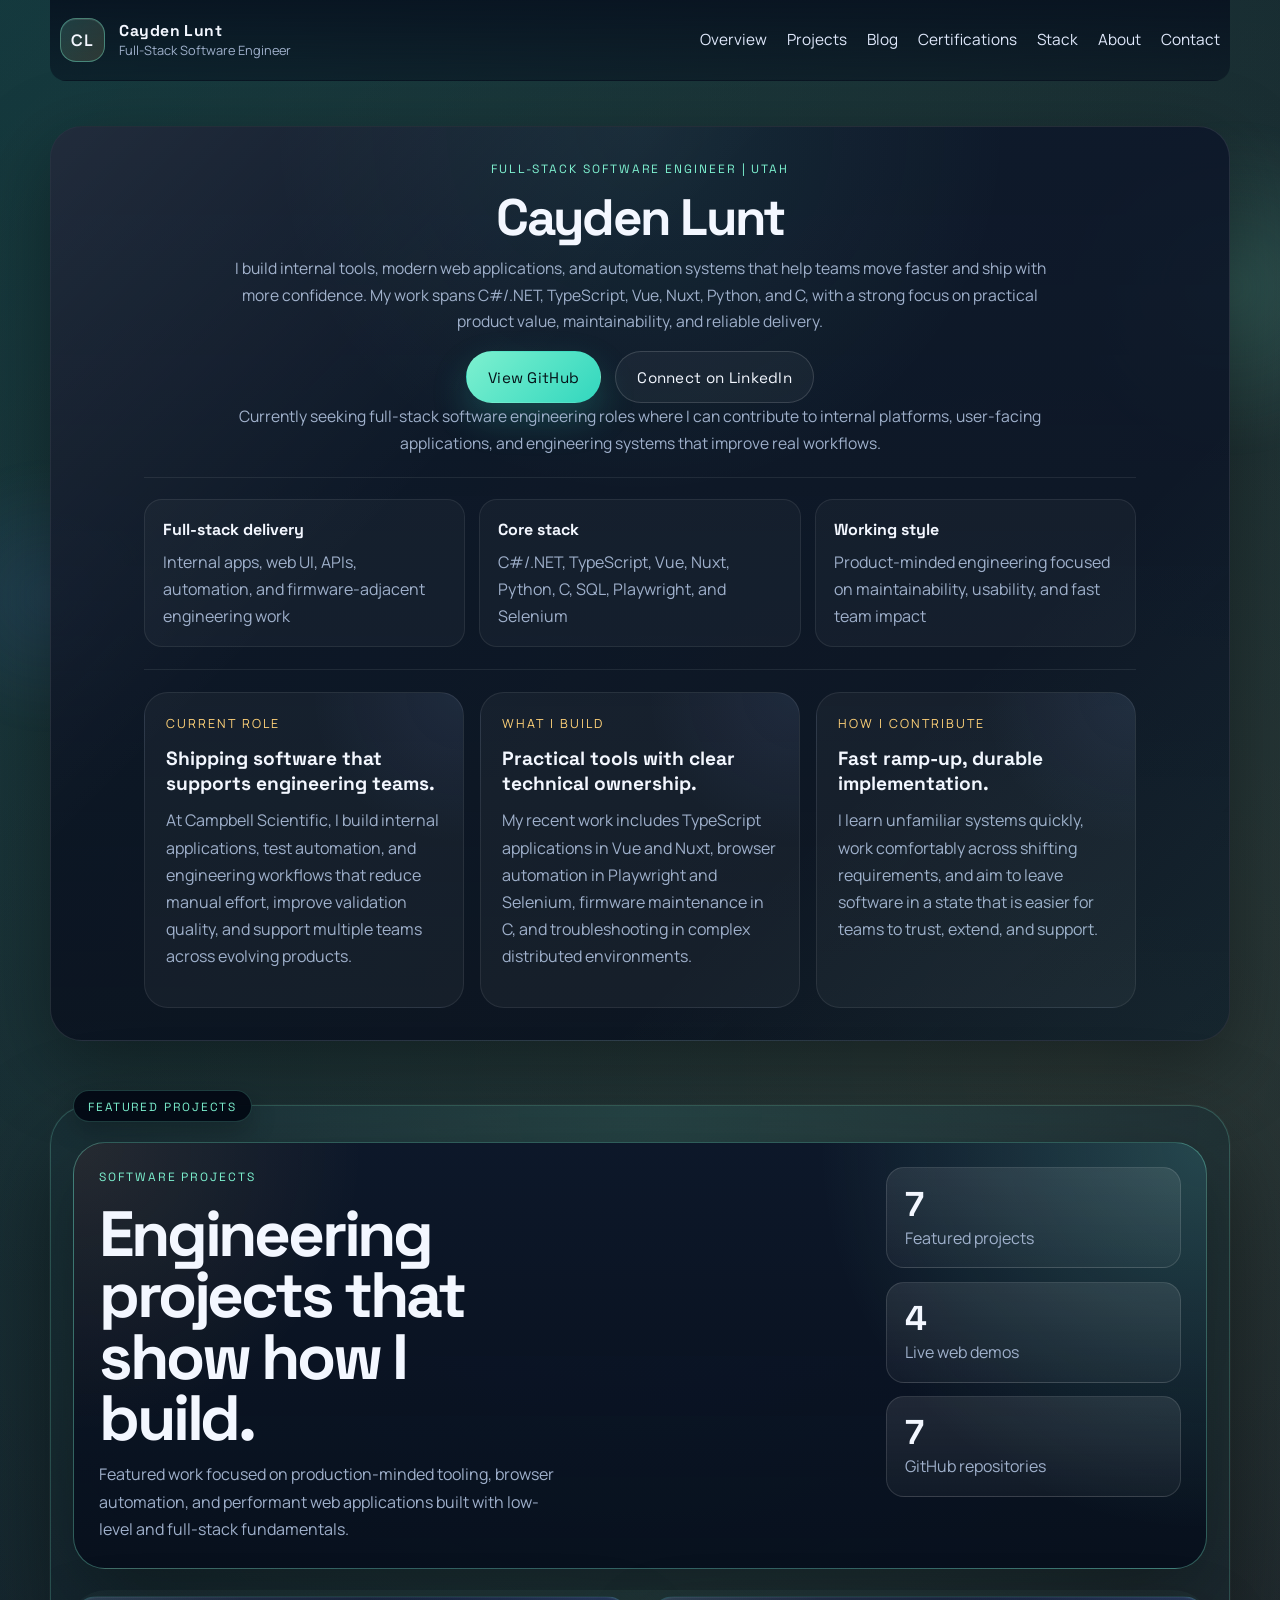
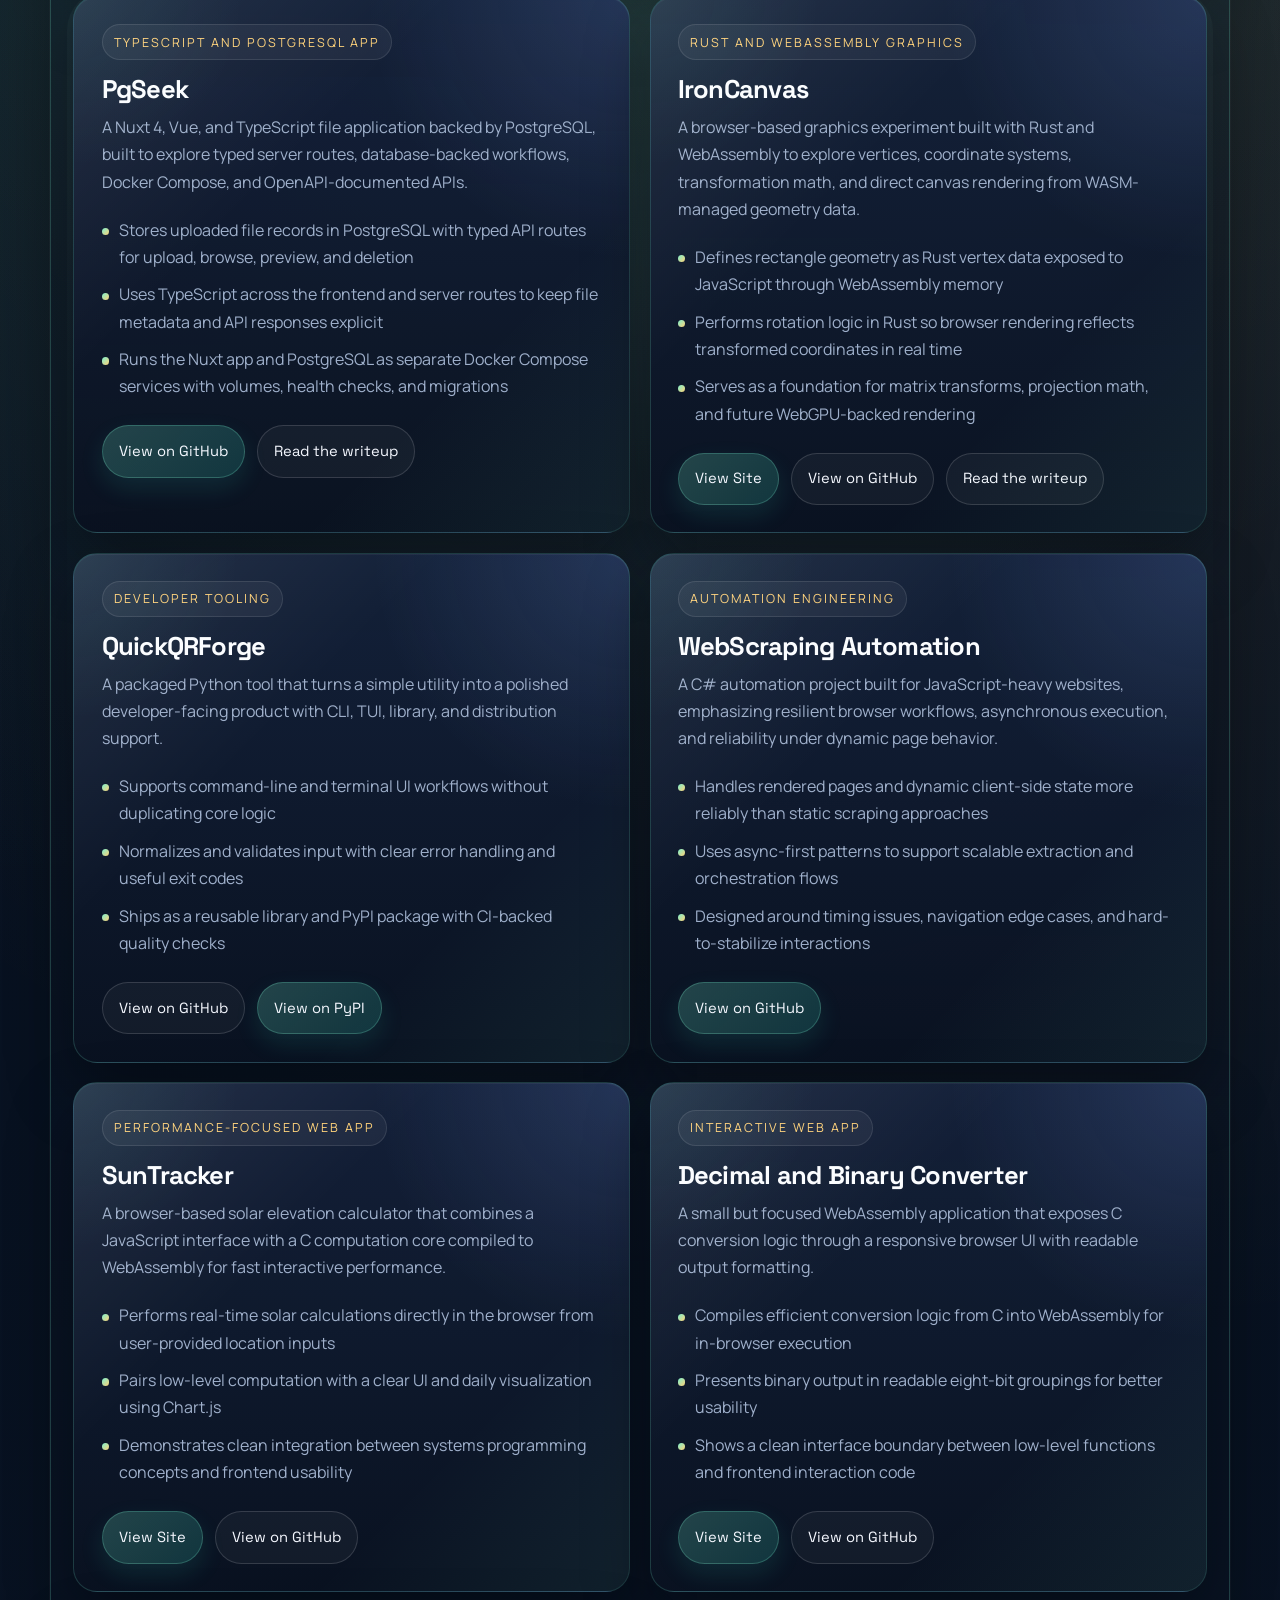
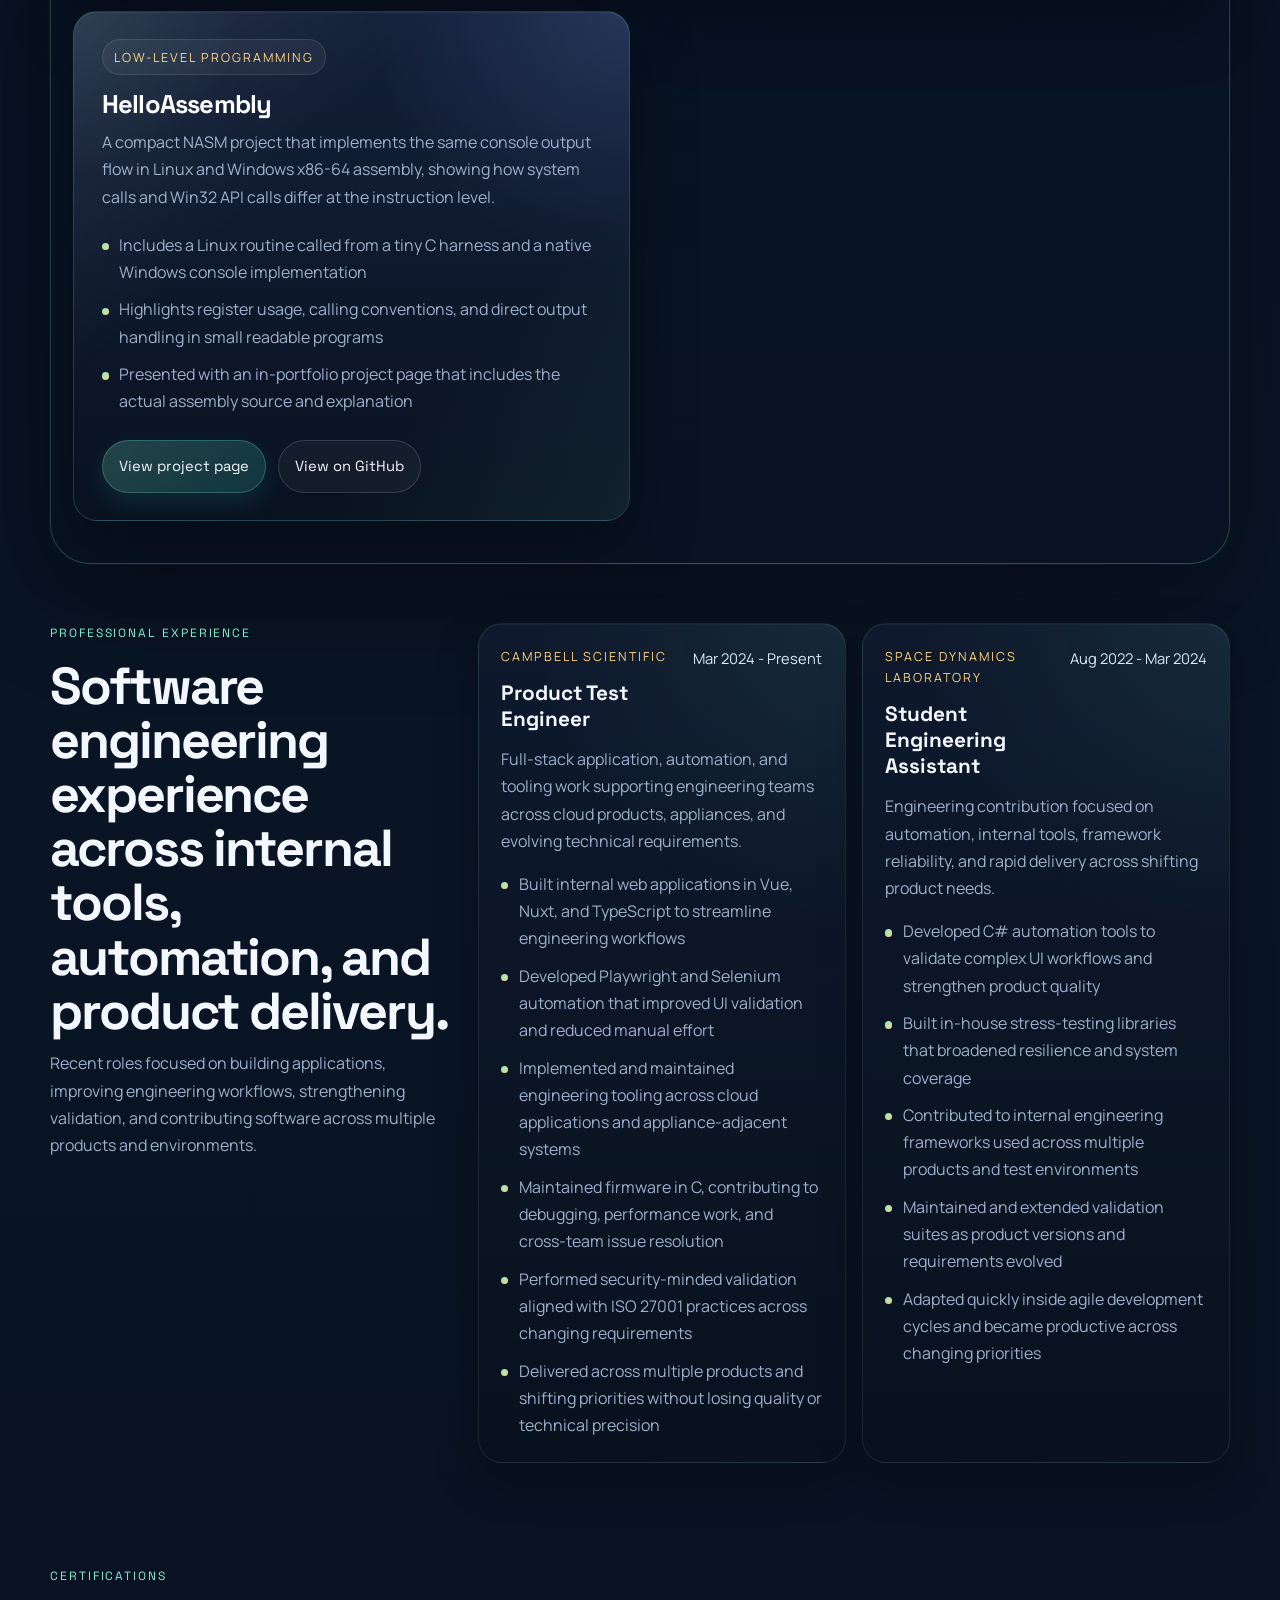
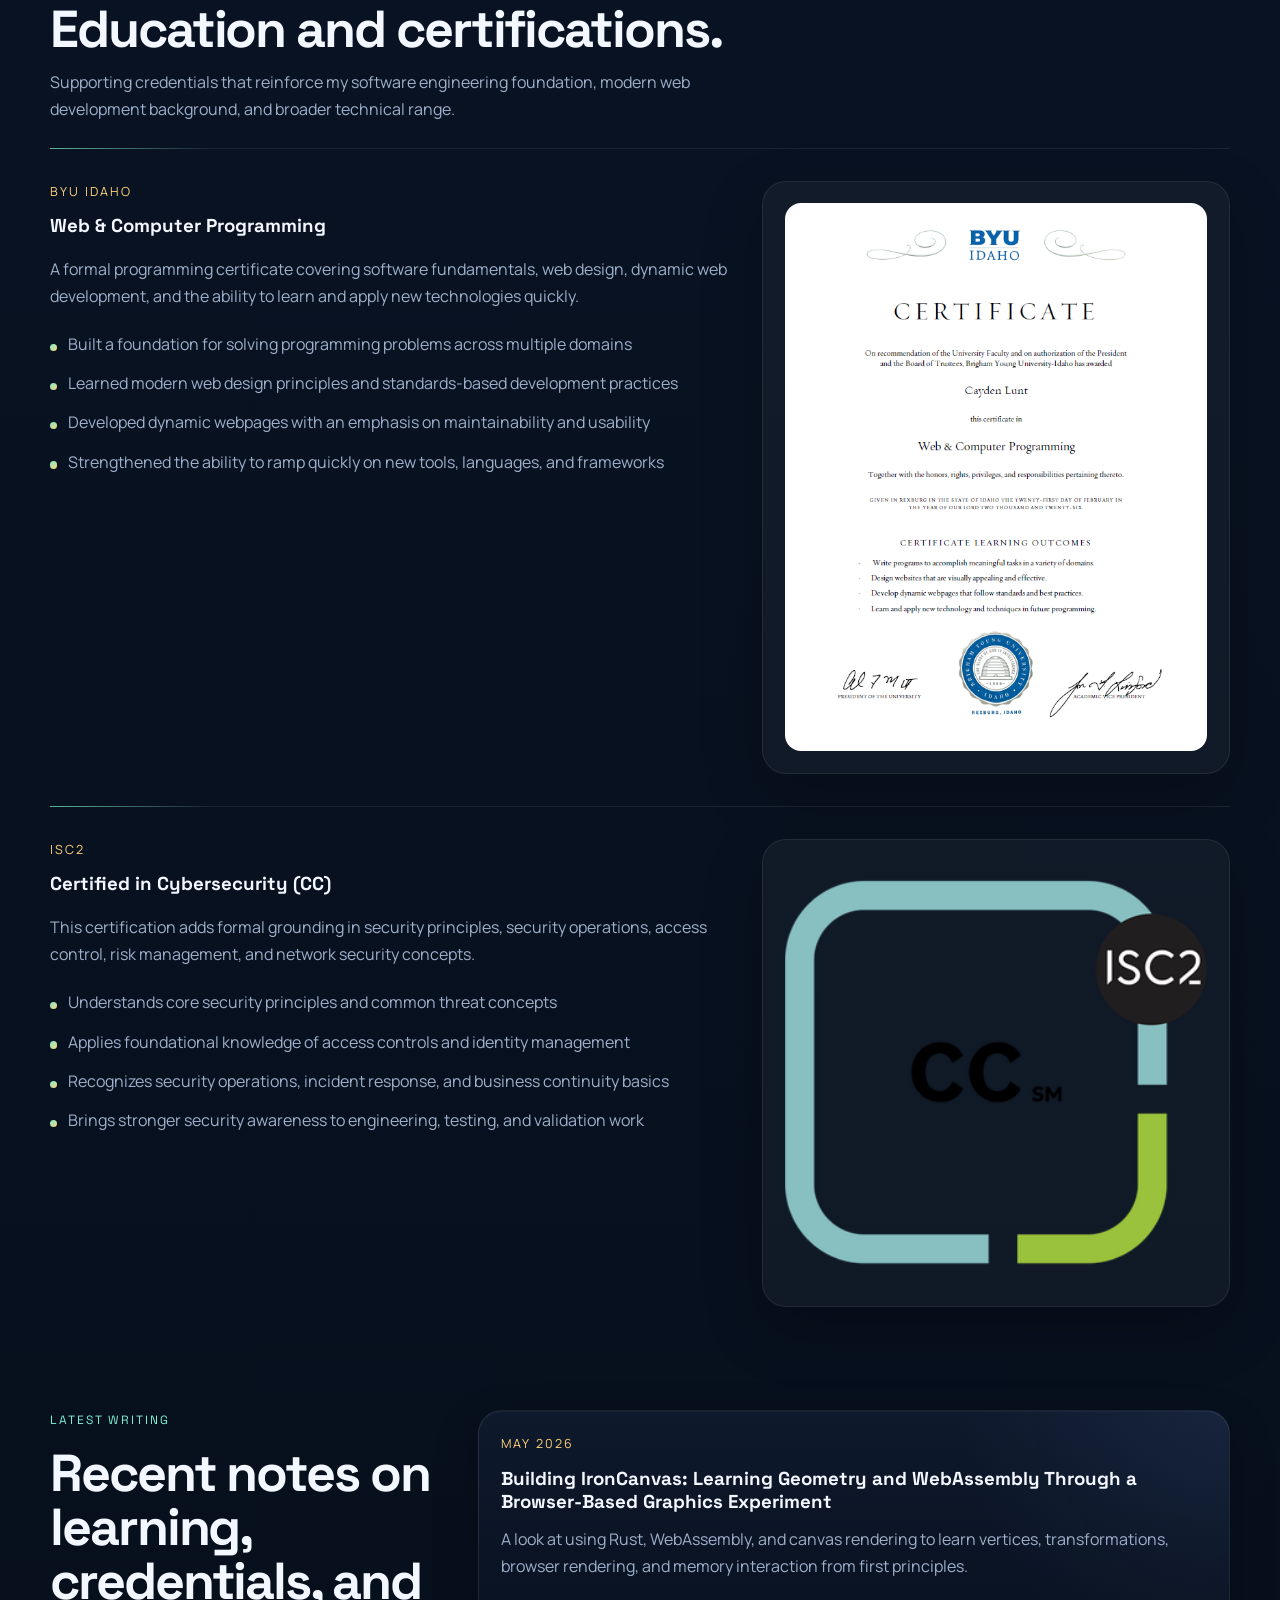
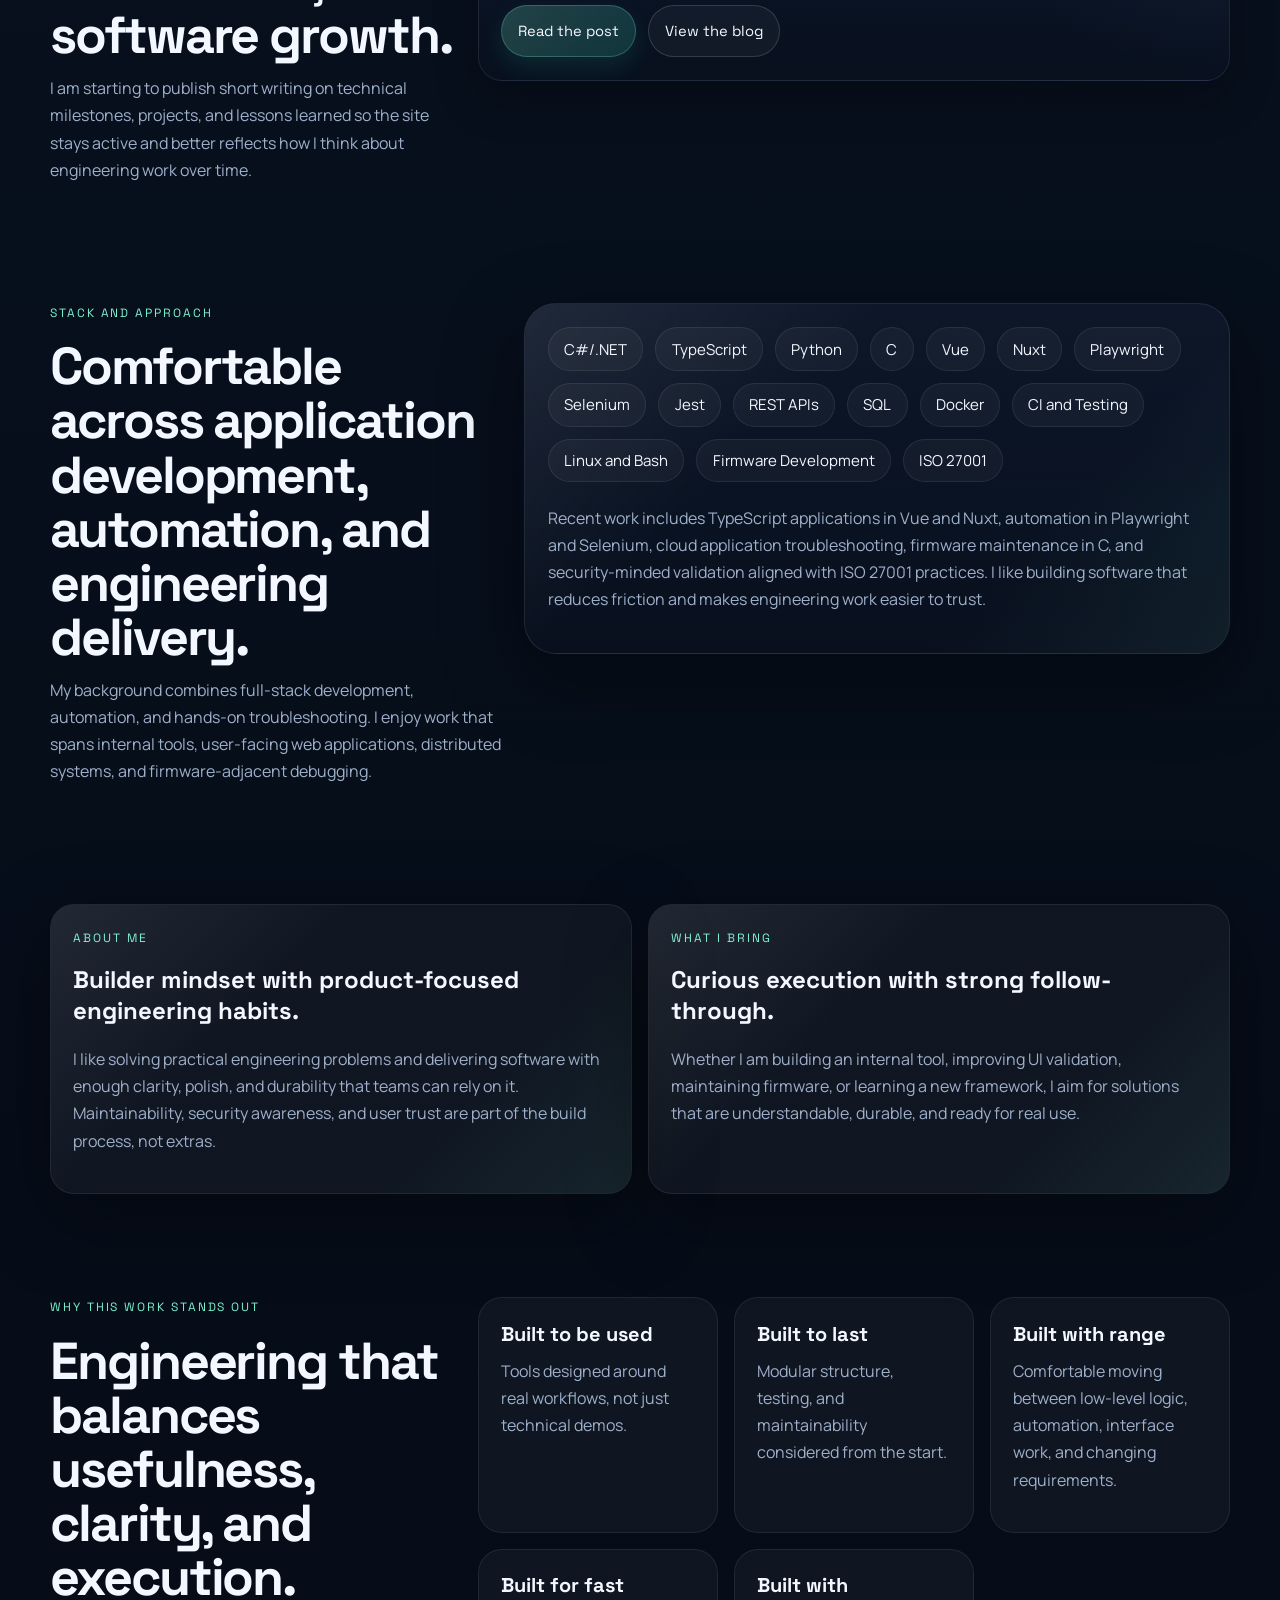
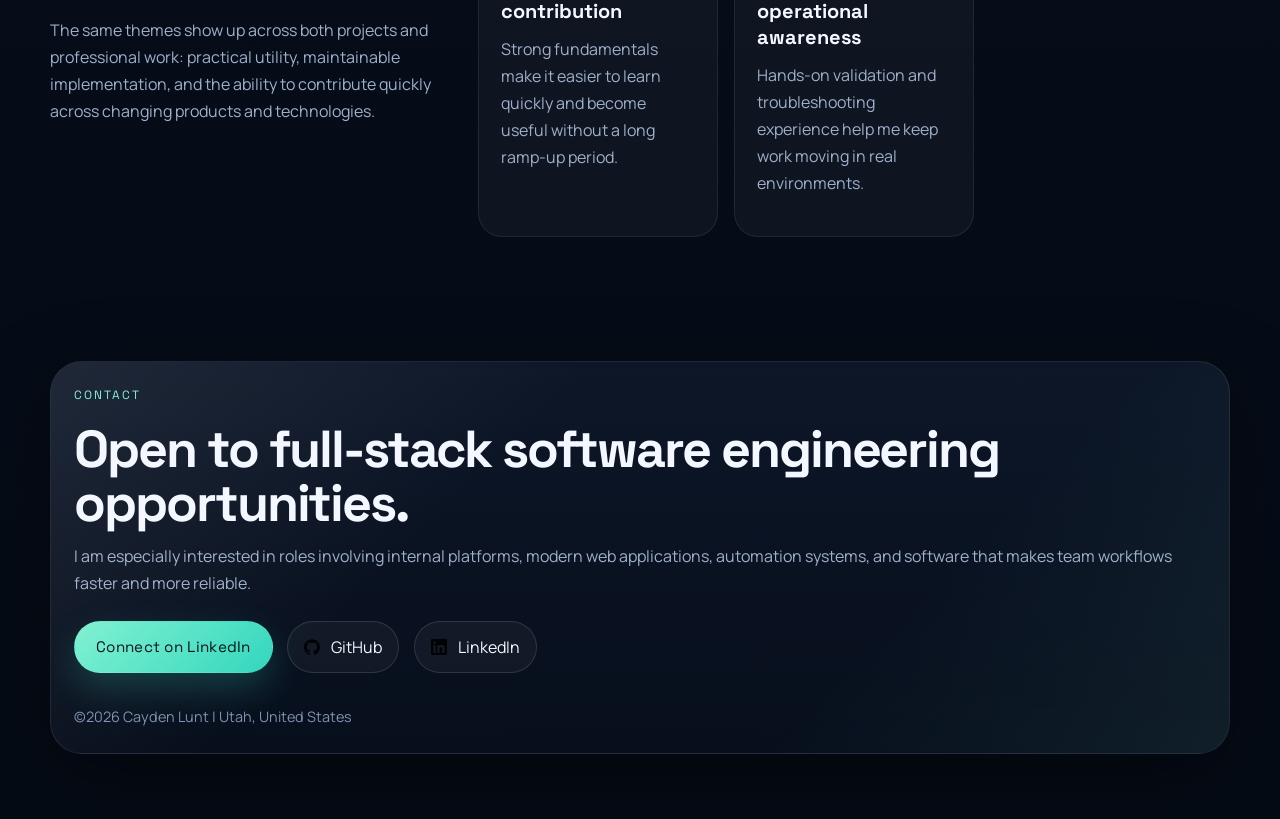
==== index.html @ 441dd973 "updating featured projects" ====
<!doctype html>
<html lang="en">

<head>
  <meta charset="UTF-8" />
  <meta name="viewport" content="width=device-width, initial-scale=1.0" />
  <meta name="robots" content="index, follow, max-image-preview:large" />
  <meta name="author" content="Cayden Lunt" />
  <meta name="description"
    content="Cayden Lunt is a full-stack software engineer building internal tools, web applications, automation systems, and reliable product-focused software." />
  <meta name="keywords"
    content="Cayden Lunt, cayden lunt, Cayden Lunt portfolio, software engineer, full-stack developer, internal tools engineer, TypeScript, C#, Python, Vue, Nuxt, Playwright" />
  <meta name="theme-color" content="#07111f" />
  <meta property="og:locale" content="en_US" />
  <meta property="og:type" content="website" />
  <meta property="og:title" content="Cayden Lunt | Software Engineer Portfolio" />
  <meta property="og:description"
    content="Portfolio of Cayden Lunt: full-stack software engineering, internal tools, automation systems, modern web applications, and product-focused delivery." />
  <meta property="og:url" content="https://www.caydenlunt.com/" />
  <meta property="og:site_name" content="Cayden Lunt Portfolio" />
  <meta property="fb:app_id" content="966242223397117" />
  <meta property="og:image" content="https://www.caydenlunt.com/images/og-card.svg" />
  <meta property="og:image:type" content="image/svg+xml" />
  <meta property="og:image:width" content="1200" />
  <meta property="og:image:height" content="630" />
  <meta property="og:image:alt" content="Cayden Lunt software engineer portfolio card" />
  <meta name="twitter:card" content="summary_large_image" />
  <meta name="twitter:title" content="Cayden Lunt | Software Engineer Portfolio" />
  <meta name="twitter:description"
    content="Full-stack software engineering portfolio for Cayden Lunt, featuring internal tools, automation systems, modern web apps, and practical product delivery." />
  <meta name="twitter:image" content="https://www.caydenlunt.com/images/og-card.svg" />
  <title>Cayden Lunt | Software Engineer Portfolio</title>
  <link rel="canonical" href="https://www.caydenlunt.com/" />
  <link rel="alternate" type="application/rss+xml" title="Cayden Lunt Blog RSS"
    href="https://www.caydenlunt.com/blog/feed.xml" />
  <link rel="manifest" href="site.webmanifest" />
  <link rel="preconnect" href="https://fonts.googleapis.com" />
  <link rel="preconnect" href="https://fonts.gstatic.com" crossorigin />
  <link
    href="https://fonts.googleapis.com/css2?family=Manrope:wght@400;500;600;700;800&family=Space+Grotesk:wght@500;700&display=swap"
    rel="stylesheet" />
  <link rel="stylesheet" href="styles/normalize.css" />
  <link rel="stylesheet" href="styles/main.css" />
  <link rel="stylesheet" href="styles/large.css" media="(min-width: 768px)" />
  <link rel="icon" href="images/portfolio.ico" type="image/x-icon" />
  <script type="application/ld+json">
      {
        "@context": "https://schema.org",
        "@graph": [
          {
            "@type": "Person",
            "@id": "https://www.caydenlunt.com/#person",
            "name": "Cayden Lunt",
            "url": "https://www.caydenlunt.com/",
            "jobTitle": "Software Engineer",
            "description": "Full-stack software engineer building internal tools, automation systems, modern web applications, and reliable product-focused software.",
            "address": {
              "@type": "PostalAddress",
              "addressRegion": "Utah",
              "addressCountry": "US"
            },
            "sameAs": [
              "https://github.com/Hibob555556",
              "https://www.linkedin.com/in/cayden-lunt-test-engineer"
            ],
            "knowsAbout": [
              "C#",
              ".NET",
              "TypeScript",
              "Python",
              "C",
              "Playwright",
              "Selenium",
              "Vue",
              "Nuxt",
              "WebAssembly",
              "Test Automation",
              "Software Testing"
            ]
          },
          {
            "@type": "WebSite",
            "@id": "https://www.caydenlunt.com/#website",
            "url": "https://www.caydenlunt.com/",
            "name": "Cayden Lunt Portfolio",
            "publisher": {
              "@id": "https://www.caydenlunt.com/#person"
            }
          },
          {
            "@type": "CollectionPage",
            "@id": "https://www.caydenlunt.com/#webpage",
            "url": "https://www.caydenlunt.com/",
            "name": "Cayden Lunt | Software Engineer Portfolio",
            "description": "Portfolio of Cayden Lunt featuring software engineering projects, internal tools, automation systems, and professional experience.",
            "isPartOf": {
              "@id": "https://www.caydenlunt.com/#website"
            },
            "about": {
              "@id": "https://www.caydenlunt.com/#person"
            }
          }
        ]
      }
    </script>
</head>

<body class="is-loading">
  <div id="loader" aria-hidden="true">
    <div class="loader-mark">CL</div>
    <div class="loader-line"></div>
    <p>Loading selected work...</p>
  </div>

  <header class="site-header">
    <a class="brand" href="#top" aria-label="Back to top">
      <span class="brand-mark">CL</span>
      <span class="brand-copy">
        <strong>Cayden Lunt</strong>
        <span>Full-Stack Software Engineer</span>
      </span>
    </a>

    <nav class="site-nav" aria-label="Primary">
      <a href="#top">Overview</a>
      <a href="#work">Projects</a>
      <a href="blog/">Blog</a>
      <a href="#certifications">Certifications</a>
      <a href="#stack">Stack</a>
      <a href="#about">About</a>
      <a href="#contact">Contact</a>
    </nav>
  </header>

  <main id="top" class="page-shell">
    <section class="hero section portfolio-overview">
      <article class="hero-copy" data-reveal>
        <p class="eyebrow">Full-Stack Software Engineer | Utah</p>
        <h1>Cayden Lunt</h1>
        <p class="hero-text">
          I build internal tools, modern web applications, and automation systems that help teams move faster and ship
          with more confidence. My work spans C#/.NET, TypeScript, Vue, Nuxt, Python, and C, with a strong focus on
          practical product value, maintainability, and reliable delivery.
        </p>

        <div class="hero-actions">
          <a class="button button-primary" href="https://github.com/Hibob555556" target="_blank" rel="me noopener">
            View GitHub
          </a>
          <a class="button button-secondary" href="https://www.linkedin.com/in/cayden-lunt-test-engineer"
            target="_blank" rel="me noopener">
            Connect on LinkedIn
          </a>
        </div>

        <p class="hero-text">
          Currently seeking full-stack software engineering roles where I can contribute to internal platforms,
          user-facing applications, and engineering systems that improve real workflows.
        </p>

        <ul class="hero-metrics">
          <li>
            <strong>Full-stack delivery</strong>
            Internal apps, web UI, APIs, automation, and firmware-adjacent engineering work
          </li>
          <li>
            <strong>Core stack</strong>
            C#/.NET, TypeScript, Vue, Nuxt, Python, C, SQL, Playwright, and Selenium
          </li>
          <li>
            <strong>Working style</strong>
            Product-minded engineering focused on maintainability, usability, and fast team impact
          </li>
        </ul>

        <div class="overview-notes">
          <article>
            <p class="card-kicker">Current role</p>
            <h3>Shipping software that supports engineering teams.</h3>
            <p>
              At Campbell Scientific, I build internal applications, test automation, and engineering workflows that
              reduce manual effort, improve validation quality, and support multiple teams across evolving products.
            </p>
          </article>
          <article>
            <p class="card-kicker">What I build</p>
            <h3>Practical tools with clear technical ownership.</h3>
            <p>
              My recent work includes TypeScript applications in Vue and Nuxt, browser automation in Playwright and
              Selenium, firmware maintenance in C, and troubleshooting in complex distributed environments.
            </p>
          </article>
          <article>
            <p class="card-kicker">How I contribute</p>
            <h3>Fast ramp-up, durable implementation.</h3>
            <p>
              I learn unfamiliar systems quickly, work comfortably across shifting requirements, and aim to leave
              software in a state that is easier for teams to trust, extend, and support.
            </p>
          </article>
        </div>
      </article>
    </section>

    <section id="work" class="section">
      <div class="projects-spotlight" data-reveal>
        <div class="projects-spotlight-copy">
          <p class="eyebrow">Software Projects</p>
          <h2>Engineering projects that show how I build.</h2>
          <p>
            Featured work focused on production-minded tooling, browser automation, and performant web applications
            built with low-level and full-stack fundamentals.
          </p>
        </div>
        <div class="projects-spotlight-stats">
          <div>
            <strong>7</strong>
            <span>Featured projects</span>
          </div>
          <div>
            <strong>4</strong>
            <span>Live web demos</span>
          </div>
          <div>
            <strong>7</strong>
            <span>GitHub repositories</span>
          </div>
        </div>
      </div>

      <div class="project-grid project-grid-prominent">
        <article class="project-card" data-reveal>
          <p class="project-type">TypeScript and PostgreSQL App</p>
          <h3>PgSeek</h3>
          <p>
            A Nuxt 4, Vue, and TypeScript file application backed by PostgreSQL, built to explore typed server routes,
            database-backed workflows, Docker Compose, and OpenAPI-documented APIs.
          </p>
          <ul>
            <li>Stores uploaded file records in PostgreSQL with typed API routes for upload, browse, preview, and deletion</li>
            <li>Uses TypeScript across the frontend and server routes to keep file metadata and API responses explicit</li>
            <li>Runs the Nuxt app and PostgreSQL as separate Docker Compose services with volumes, health checks, and migrations</li>
          </ul>
          <p class="project-links">
            <a class="project-link-button project-link-button-accent" href="https://github.com/Hibob555556/PgSeek"
              target="_blank" rel="noopener">View on GitHub</a>
            <a class="project-link-button" href="blog/learning-search-systems-with-pgsearch.html">Read the writeup</a>
          </p>
        </article>

        <article class="project-card" data-reveal>
          <p class="project-type">Rust and WebAssembly Graphics</p>
          <h3>IronCanvas</h3>
          <p>
            A browser-based graphics experiment built with Rust and WebAssembly to explore vertices, coordinate
            systems, transformation math, and direct canvas rendering from WASM-managed geometry data.
          </p>
          <ul>
            <li>Defines rectangle geometry as Rust vertex data exposed to JavaScript through WebAssembly memory</li>
            <li>Performs rotation logic in Rust so browser rendering reflects transformed coordinates in real time</li>
            <li>Serves as a foundation for matrix transforms, projection math, and future WebGPU-backed rendering</li>
          </ul>
          <p class="project-links">
            <a class="project-link-button project-link-button-accent" href="https://vertex.caydenlunt.com"
              target="_blank" rel="noopener">View Site</a>
            <a class="project-link-button" href="https://github.com/Hibob555556/IronCanvas" target="_blank"
              rel="noopener">View on GitHub</a>
            <a class="project-link-button" href="blog/building-ironcanvas-geometry-webassembly.html">Read the writeup</a>
          </p>
        </article>

        <article class="project-card" data-reveal>
          <p class="project-type">Developer Tooling</p>
          <h3>QuickQRForge</h3>
          <p>
            A packaged Python tool that turns a simple utility into a polished developer-facing product with CLI, TUI,
            library, and distribution support.
          </p>
          <ul>
            <li>Supports command-line and terminal UI workflows without duplicating core logic</li>
            <li>Normalizes and validates input with clear error handling and useful exit codes</li>
            <li>Ships as a reusable library and PyPI package with CI-backed quality checks</li>
          </ul>
          <p class="project-links">
            <a class="project-link-button" href="https://github.com/Hibob555556/QRGenerator/" target="_blank"
              rel="noopener">View on GitHub</a>
            <a class="project-link-button project-link-button-accent" href="https://pypi.org/project/QuickQRForge/"
              target="_blank" rel="noopener">View on PyPI</a>
          </p>
        </article>

        <article class="project-card" data-reveal>
          <p class="project-type">Automation Engineering</p>
          <h3>WebScraping Automation</h3>
          <p>
            A C# automation project built for JavaScript-heavy websites, emphasizing resilient browser workflows,
            asynchronous execution, and reliability under dynamic page behavior.
          </p>
          <ul>
            <li>Handles rendered pages and dynamic client-side state more reliably than static scraping approaches</li>
            <li>Uses async-first patterns to support scalable extraction and orchestration flows</li>
            <li>Designed around timing issues, navigation edge cases, and hard-to-stabilize interactions</li>
          </ul>
          <p class="project-links">
            <a class="project-link-button project-link-button-accent" href="https://github.com/hibob555556/WebScraping"
              target="_blank" rel="noopener">View on GitHub</a>
          </p>
        </article>

        <article class="project-card" data-reveal>
          <p class="project-type">Performance-Focused Web App</p>
          <h3>SunTracker</h3>
          <p>
            A browser-based solar elevation calculator that combines a JavaScript interface with a C computation core
            compiled to WebAssembly for fast interactive performance.
          </p>
          <ul>
            <li>Performs real-time solar calculations directly in the browser from user-provided location inputs</li>
            <li>Pairs low-level computation with a clear UI and daily visualization using Chart.js</li>
            <li>Demonstrates clean integration between systems programming concepts and frontend usability</li>
          </ul>
          <p class="project-links">
            <a class="project-link-button project-link-button-accent"
              href="https://hibob555556.github.io/WASM_SunTracker/" rel="noopener">View Site</a>
            <a class="project-link-button" href="https://github.com/Hibob555556/WASM_SunTracker" target="_blank"
              rel="noopener">View on GitHub</a>
          </p>
        </article>

        <article class="project-card" data-reveal>
          <p class="project-type">Interactive Web App</p>
          <h3>Decimal and Binary Converter</h3>
          <p>
            A small but focused WebAssembly application that exposes C conversion logic through a responsive browser UI
            with readable output formatting.
          </p>
          <ul>
            <li>Compiles efficient conversion logic from C into WebAssembly for in-browser execution</li>
            <li>Presents binary output in readable eight-bit groupings for better usability</li>
            <li>Shows a clean interface boundary between low-level functions and frontend interaction code</li>
          </ul>
          <p class="project-links">
            <a class="project-link-button project-link-button-accent"
              href="https://hibob555556.github.io/DecimalToBinaryWasm/" rel="noopener">View Site</a>
            <a class="project-link-button" href="https://github.com/Hibob555556/DecimalToBinaryWasm" target="_blank"
              rel="noopener">View on GitHub</a>
          </p>
        </article>

        <article class="project-card" data-reveal>
          <p class="project-type">Low-Level Programming</p>
          <h3>HelloAssembly</h3>
          <p>
            A compact NASM project that implements the same console output flow in Linux and Windows x86-64 assembly,
            showing how system calls and Win32 API calls differ at the instruction level.
          </p>
          <ul>
            <li>Includes a Linux routine called from a tiny C harness and a native Windows console implementation</li>
            <li>Highlights register usage, calling conventions, and direct output handling in small readable programs</li>
            <li>Presented with an in-portfolio project page that includes the actual assembly source and explanation</li>
          </ul>
          <p class="project-links">
            <a class="project-link-button project-link-button-accent" href="projects/hello-assembly.html">View project page</a>
            <a class="project-link-button" href="https://github.com/Hibob555556/HelloAssembly" target="_blank"
              rel="noopener">View on GitHub</a>
          </p>
        </article>
      </div>
    </section>

    <section id="experience" class="section">
      <div class="section-grid">
        <div class="section-heading" data-reveal>
          <p class="eyebrow">Professional Experience</p>
          <h2>Software engineering experience across internal tools, automation, and product delivery.</h2>
          <p>
            Recent roles focused on building applications, improving engineering workflows, strengthening validation,
            and contributing software across multiple products and environments.
          </p>
        </div>

        <div class="experience-list">
          <article class="experience-card" data-reveal>
            <div class="experience-topline">
              <div>
                <p class="card-kicker">Campbell Scientific</p>
                <h3>Product Test Engineer</h3>
              </div>
              <p class="experience-dates">Mar 2024 - Present</p>
            </div>
            <p class="experience-summary">
              Full-stack application, automation, and tooling work supporting engineering teams across cloud products,
              appliances, and evolving technical requirements.
            </p>
            <ul>
              <li>Built internal web applications in Vue, Nuxt, and TypeScript to streamline engineering workflows</li>
              <li>Developed Playwright and Selenium automation that improved UI validation and reduced manual effort</li>
              <li>Implemented and maintained engineering tooling across cloud applications and appliance-adjacent systems</li>
              <li>Maintained firmware in C, contributing to debugging, performance work, and cross-team issue resolution</li>
              <li>Performed security-minded validation aligned with ISO 27001 practices across changing requirements</li>
              <li>Delivered across multiple products and shifting priorities without losing quality or technical precision</li>
            </ul>
          </article>

          <article class="experience-card" data-reveal>
            <div class="experience-topline">
              <div>
                <p class="card-kicker">Space Dynamics Laboratory</p>
                <h3>Student Engineering Assistant</h3>
              </div>
              <p class="experience-dates">Aug 2022 - Mar 2024</p>
            </div>
            <p class="experience-summary">
              Engineering contribution focused on automation, internal tools, framework reliability, and rapid delivery
              across shifting product needs.
            </p>
            <ul>
              <li>Developed C# automation tools to validate complex UI workflows and strengthen product quality</li>
              <li>Built in-house stress-testing libraries that broadened resilience and system coverage</li>
              <li>Contributed to internal engineering frameworks used across multiple products and test environments</li>
              <li>Maintained and extended validation suites as product versions and requirements evolved</li>
              <li>Adapted quickly inside agile development cycles and became productive across changing priorities</li>
            </ul>
          </article>
        </div>
      </div>
    </section>

    <section id="certifications" class="section">
      <div class="section-heading" data-reveal>
        <p class="eyebrow">Certifications</p>
        <h2>Education and certifications.</h2>
        <p>
          Supporting credentials that reinforce my software engineering foundation, modern web development background,
          and broader technical range.
        </p>
      </div>

      <div class="certification-panel" data-reveal>
        <div class="certification-copy">
          <p class="card-kicker">BYU Idaho</p>
          <h3>Web &amp; Computer Programming</h3>
          <p>
            A formal programming certificate covering software fundamentals, web design, dynamic web development, and
            the ability to learn and apply new technologies quickly.
          </p>
          <ul>
            <li>Built a foundation for solving programming problems across multiple domains</li>
            <li>Learned modern web design principles and standards-based development practices</li>
            <li>Developed dynamic webpages with an emphasis on maintainability and usability</li>
            <li>Strengthened the ability to ramp quickly on new tools, languages, and frameworks</li>
          </ul>
        </div>
        <div class="certification-image-card">
          <img src="images/certificate.png" alt="BYU Idaho Web & Computer Programming certificate" />
        </div>
      </div>

      <div class="certification-panel" data-reveal>
        <div class="certification-copy">
          <p class="card-kicker">ISC2</p>
          <h3>Certified in Cybersecurity (CC)</h3>
          <p>
            This certification adds formal grounding in security principles, security operations, access control, risk
            management, and network security concepts.
          </p>
          <ul>
            <li>Understands core security principles and common threat concepts</li>
            <li>Applies foundational knowledge of access controls and identity management</li>
            <li>Recognizes security operations, incident response, and business continuity basics</li>
            <li>Brings stronger security awareness to engineering, testing, and validation work</li>
          </ul>
        </div>
        <div class="certification-image-card">
          <img src="images/ISC2_CC.png" alt="ISC2 Certified in Cybersecurity credential" />
        </div>
      </div>
    </section>

    <section id="blog" class="section">
      <div class="section-grid">
        <div class="section-heading" data-reveal>
          <p class="eyebrow">Latest Writing</p>
          <h2>Recent notes on learning, credentials, and software growth.</h2>
          <p>
            I am starting to publish short writing on technical milestones, projects, and lessons learned so the site
            stays active and better reflects how I think about engineering work over time.
          </p>
        </div>

        <div class="blog-highlight-grid">
          <article class="blog-highlight-card" data-reveal>
            <p class="card-kicker">May 2026</p>
            <h3>Building IronCanvas: Learning Geometry and WebAssembly Through a Browser-Based Graphics Experiment</h3>
            <p>
              A look at using Rust, WebAssembly, and canvas rendering to learn vertices, transformations, browser
              rendering, and memory interaction from first principles.
            </p>
            <p class="project-links">
              <a class="project-link-button project-link-button-accent"
                href="blog/building-ironcanvas-geometry-webassembly.html">Read the post</a>
              <a class="project-link-button" href="blog/">View the blog</a>
            </p>
          </article>
        </div>
      </div>
    </section>

    <section id="stack" class="section split-section">
      <div class="section-heading" data-reveal>
        <p class="eyebrow">Stack and approach</p>
        <h2>Comfortable across application development, automation, and engineering delivery.</h2>
        <p>
          My background combines full-stack development, automation, and hands-on troubleshooting. I enjoy work that
          spans internal tools, user-facing web applications, distributed systems, and firmware-adjacent debugging.
        </p>
      </div>

      <div class="stack-panel" data-reveal>
        <div class="chip-group">
          <span>C#/.NET</span>
          <span>TypeScript</span>
          <span>Python</span>
          <span>C</span>
          <span>Vue</span>
          <span>Nuxt</span>
          <span>Playwright</span>
          <span>Selenium</span>
          <span>Jest</span>
          <span>REST APIs</span>
          <span>SQL</span>
          <span>Docker</span>
          <span>CI and Testing</span>
          <span>Linux and Bash</span>
          <span>Firmware Development</span>
          <span>ISO 27001</span>
        </div>
        <p>
          Recent work includes TypeScript applications in Vue and Nuxt, automation in Playwright and Selenium, cloud
          application troubleshooting, firmware maintenance in C, and security-minded validation aligned with ISO 27001
          practices. I like building software that reduces friction and makes engineering work easier to trust.
        </p>
      </div>
    </section>

    <section id="about" class="section">
      <div class="about-layout">
        <article class="about-card" data-reveal>
          <p class="eyebrow">About me</p>
          <h2>Builder mindset with product-focused engineering habits.</h2>
          <p>
            I like solving practical engineering problems and delivering software with enough clarity, polish, and
            durability that teams can rely on it. Maintainability, security awareness, and user trust are part of the
            build process, not extras.
          </p>
        </article>

        <article class="about-card" data-reveal>
          <p class="eyebrow">What I bring</p>
          <h2>Curious execution with strong follow-through.</h2>
          <p>
            Whether I am building an internal tool, improving UI validation, maintaining firmware, or learning a new
            framework, I aim for solutions that are understandable, durable, and ready for real use.
          </p>
        </article>
      </div>
    </section>

    <section class="section" data-reveal>
      <div class="section-grid">
        <div class="section-heading narrow">
          <p class="eyebrow">Why this work stands out</p>
          <h2>Engineering that balances usefulness, clarity, and execution.</h2>
          <p>
            The same themes show up across both projects and professional work: practical utility, maintainable
            implementation, and the ability to contribute quickly across changing products and technologies.
          </p>
        </div>

        <div class="value-grid">
          <article>
            <h3>Built to be used</h3>
            <p>Tools designed around real workflows, not just technical demos.</p>
          </article>
          <article>
            <h3>Built to last</h3>
            <p>Modular structure, testing, and maintainability considered from the start.</p>
          </article>
          <article>
            <h3>Built with range</h3>
            <p>Comfortable moving between low-level logic, automation, interface work, and changing requirements.</p>
          </article>
          <article>
            <h3>Built for fast contribution</h3>
            <p>Strong fundamentals make it easier to learn quickly and become useful without a long ramp-up period.</p>
          </article>
          <article>
            <h3>Built with operational awareness</h3>
            <p>Hands-on validation and troubleshooting experience help me keep work moving in real environments.</p>
          </article>
        </div>
      </div>
    </section>
  </main>

  <footer id="contact" class="page-shell">
    <section class="site-footer" data-reveal>
      <p class="eyebrow">Contact</p>
      <div class="footer-copy">
        <h2>Open to full-stack software engineering opportunities.</h2>
        <p>
          I am especially interested in roles involving internal platforms, modern web applications, automation
          systems, and software that makes team workflows faster and more reliable.
        </p>
      </div>

      <div class="footer-actions">
        <a class="button button-primary" href="https://www.linkedin.com/in/cayden-lunt-test-engineer" target="_blank"
          rel="me noopener">
          Connect on LinkedIn
        </a>
        <div class="social-links">
          <a href="https://github.com/Hibob555556" target="_blank" rel="me noopener">
            <img src="images/github.svg" alt="GitHub" />
            GitHub
          </a>
          <a href="https://www.linkedin.com/in/cayden-lunt-test-engineer" target="_blank" rel="me noopener">
            <img src="images/linkedin.svg" alt="LinkedIn" />
            LinkedIn
          </a>
        </div>
      </div>

      <p class="footer-note">
        &copy;<span id="year">2026</span> Cayden Lunt | Utah, United States
      </p>
    </section>
  </footer>

  <script src="scripts/main.js"></script>
</body>

</html>
---- styles/main.css ----
:root {
    --bg: #07111f;
    --bg-alt: #0c1728;
    --surface: rgba(10, 19, 34, 0.76);
    --surface-strong: rgba(12, 22, 40, 0.92);
    --surface-soft: rgba(255, 255, 255, 0.06);
    --text: #f3f7ff;
    --muted: #9fb0cb;
    --line: rgba(255, 255, 255, 0.1);
    --accent: #7cf0cf;
    --accent-strong: #32d7be;
    --accent-warm: #ffd279;
    --accent-cool: #81a8ff;
    --shadow: 0 24px 80px rgba(0, 0, 0, 0.38);
    --radius-xl: 32px;
    --radius-lg: 24px;
    --radius-md: 18px;
    --content-width: min(1180px, calc(100vw - 2rem));
}

*,
*::before,
*::after {
    box-sizing: border-box;
}

html {
    scroll-behavior: smooth;
}

body {
    margin: 0;
    font-family: "Manrope", sans-serif;
    color: var(--text);
    background:
        radial-gradient(circle at top left, rgba(50, 215, 190, 0.18), transparent 28%),
        radial-gradient(circle at 85% 12%, rgba(255, 210, 121, 0.14), transparent 24%),
        linear-gradient(180deg, #07111f 0%, #091425 45%, #050b15 100%);
    min-height: 100vh;
    overflow-x: hidden;
}

body::before,
body::after {
    content: "";
    position: fixed;
    inset: auto;
    pointer-events: none;
    z-index: -1;
}

body::before {
    top: 7rem;
    right: -8rem;
    width: 22rem;
    height: 22rem;
    border-radius: 50%;
    background: radial-gradient(circle, rgba(124, 240, 207, 0.18), transparent 65%);
    filter: blur(10px);
}

body::after {
    left: -6rem;
    bottom: 10rem;
    width: 18rem;
    height: 18rem;
    border-radius: 50%;
    background: radial-gradient(circle, rgba(100, 143, 255, 0.12), transparent 66%);
    filter: blur(8px);
}

body.is-loading {
    overflow: hidden;
}

a {
    color: inherit;
    text-decoration: none;
}

img {
    display: block;
    max-width: 100%;
}

p,
li {
    color: var(--muted);
    line-height: 1.7;
}

h1,
h2,
h3,
strong,
.brand strong,
.button,
.eyebrow {
    font-family: "Space Grotesk", sans-serif;
}

h1,
h2,
h3,
p,
ul {
    margin-top: 0;
}

.page-shell {
    width: var(--content-width);
    margin: 45px auto;
    padding-bottom: 1.25rem;
}

#loader {
    position: fixed;
    inset: 0;
    z-index: 999;
    display: grid;
    place-items: center;
    gap: 1rem;
    background:
        radial-gradient(circle at top, rgba(124, 240, 207, 0.18), transparent 30%),
        linear-gradient(180deg, rgba(7, 17, 31, 0.98), rgba(4, 10, 19, 0.98));
    transition: opacity 500ms ease, visibility 500ms ease;
}

#loader.is-hidden {
    opacity: 0;
    visibility: hidden;
}

.loader-mark {
    display: grid;
    place-items: center;
    width: 5rem;
    height: 5rem;
    border: 1px solid rgba(124, 240, 207, 0.35);
    border-radius: 1.5rem;
    background: linear-gradient(135deg, rgba(124, 240, 207, 0.18), rgba(129, 168, 255, 0.12));
    box-shadow:
        0 20px 60px rgba(0, 0, 0, 0.35),
        inset 0 1px 0 rgba(255, 255, 255, 0.08);
    font-family: "Space Grotesk", sans-serif;
    font-size: 1.25rem;
    font-weight: 700;
    letter-spacing: 0.12em;
    animation: loaderPulse 1.6s ease-in-out infinite;
}

.loader-line {
    width: min(18rem, 55vw);
    height: 0.3rem;
    border-radius: 999px;
    background: rgba(255, 255, 255, 0.08);
    overflow: hidden;
}

.loader-line::after {
    content: "";
    display: block;
    width: 35%;
    height: 100%;
    border-radius: inherit;
    background: linear-gradient(90deg, var(--accent), var(--accent-warm));
    animation: loaderSweep 1.35s ease-in-out infinite;
}

#loader p {
    margin: 0;
    color: #d7e4fb;
    letter-spacing: 0.08em;
    text-transform: uppercase;
    font-size: 0.76rem;
}

.section {
    padding: 2.75rem 0;
    margin: 15px 0;
}

#work {
    position: relative;
    margin-top: 1.25rem;
    padding: 2.25rem 1.4rem 2.6rem;
    border: 1px solid rgba(124, 240, 207, 0.22);
    border-radius: calc(var(--radius-xl) + 8px);
    background:
        radial-gradient(circle at top, rgba(124, 240, 207, 0.14), transparent 36%),
        linear-gradient(180deg, rgba(10, 19, 34, 0.42), rgba(8, 16, 29, 0.1));
    box-shadow:
        0 0 0 1px rgba(255, 255, 255, 0.03),
        0 36px 110px rgba(0, 0, 0, 0.3);
}

#work::before {
    content: "Featured Projects";
    position: absolute;
    top: -0.95rem;
    left: 1.4rem;
    padding: 0.45rem 0.85rem;
    border: 1px solid rgba(124, 240, 207, 0.22);
    border-radius: 999px;
    background: rgba(5, 11, 21, 0.96);
    color: var(--accent);
    font-family: "Space Grotesk", sans-serif;
    font-size: 0.74rem;
    letter-spacing: 0.16em;
    text-transform: uppercase;
    box-shadow: 0 10px 26px rgba(0, 0, 0, 0.24);
}

.site-header {
    position: sticky;
    top: 0;
    z-index: 20;
    display: flex;
    align-items: center;
    justify-content: space-between;
    gap: 1rem;
    width: var(--content-width);
    margin: 0 auto;
    padding: 1.1rem 0;
    backdrop-filter: blur(18px);
    background: linear-gradient(180deg, rgba(7, 17, 31, 0.88), rgba(7, 17, 31, 0.55));
    transition: padding 220ms ease, background 220ms ease, border-color 220ms ease;
    border-bottom: 1px solid transparent;
    border-bottom-left-radius: 16px;
    border-bottom-right-radius: 16px;
}

.site-header.is-scrolled {
    padding: 0.8rem 0;
    background: linear-gradient(180deg, rgba(7, 17, 31, 0.96), rgba(7, 17, 31, 0.72));
    border-bottom-color: rgba(255, 255, 255, 0.08);
}

.brand {
    display: inline-flex;
    align-items: center;
    gap: 0.9rem;
    margin: 0 10px;
}

.brand-mark {
    display: grid;
    place-items: center;
    width: 2.8rem;
    height: 2.8rem;
    border: 1px solid rgba(124, 240, 207, 0.4);
    border-radius: 1rem;
    background: linear-gradient(135deg, rgba(124, 240, 207, 0.18), rgba(255, 210, 121, 0.14));
    box-shadow: inset 0 1px 0 rgba(255, 255, 255, 0.1);
    color: var(--text);
    font-weight: 700;
    letter-spacing: 0.08em;
}

.brand-copy {
    display: flex;
    flex-direction: column;
}

.brand-copy strong {
    font-size: 0.98rem;
    letter-spacing: 0.03em;
}

.brand-copy span {
    color: var(--muted);
    font-size: 0.8rem;
}

.site-nav {
    display: flex;
    align-items: center;
    gap: 1.25rem;
    margin: 0 10px;
}

.site-nav a {
    position: relative;
    color: #dfe8fb;
    font-size: 0.96rem;
}

.site-nav a::after {
    content: "";
    position: absolute;
    left: 0;
    bottom: -0.35rem;
    width: 100%;
    height: 2px;
    border-radius: 999px;
    background: linear-gradient(90deg, var(--accent), transparent);
    transform: scaleX(0);
    transform-origin: left;
    transition: transform 180ms ease;
}

.site-nav a:hover::after,
.site-nav a:focus-visible::after {
    transform: scaleX(1);
}

.hero {
    display: grid;
    gap: 1rem;
    padding-top: 0;
}

.portfolio-overview {
    margin-top: 1.4rem;
}

.hero-copy,
.project-card,
.stack-panel,
.about-card,
.site-footer {
    position: relative;
    overflow: hidden;
    border: 1px solid var(--line);
    border-radius: var(--radius-xl);
    background: linear-gradient(180deg, rgba(14, 24, 42, 0.92), rgba(9, 16, 30, 0.8));
    box-shadow: var(--shadow);
    transition: transform 260ms ease, border-color 260ms ease, box-shadow 260ms ease;
}

.hero-copy,
.stack-panel,
.site-footer {
    padding: 1.45rem;
}

.hero-copy::before,
.project-card::before,
.stack-panel::before,
.about-card::before,
.site-footer::before {
    content: "";
    position: absolute;
    inset: 0;
    background: linear-gradient(135deg, rgba(255, 255, 255, 0.08), transparent 35%, transparent 70%, rgba(124, 240, 207, 0.07));
    pointer-events: none;
}

.hero-copy::after,
.project-card::after,
.stack-panel::after,
.about-card::after,
.site-footer::after {
    content: "";
    position: absolute;
    inset: -40%;
    background: radial-gradient(circle, rgba(129, 168, 255, 0.09), transparent 42%);
    opacity: 0;
    transform: translate3d(var(--glow-x, 0), var(--glow-y, 0), 0);
    transition: opacity 260ms ease;
    pointer-events: none;
}

.hero-copy:hover,
.project-card:hover,
.stack-panel:hover,
.about-card:hover,
.site-footer:hover {
    transform: translateY(-6px);
    border-color: rgba(124, 240, 207, 0.22);
    box-shadow: 0 30px 90px rgba(0, 0, 0, 0.42);
}

.hero-copy:hover::after,
.project-card:hover::after,
.stack-panel:hover::after,
.about-card:hover::after,
.site-footer:hover::after {
    opacity: 1;
}

.eyebrow {
    margin-bottom: 1rem;
    color: var(--accent);
    text-transform: uppercase;
    letter-spacing: 0.16em;
    font-size: 0.75rem;
}

.hero h1 {
    max-width: none;
    font-size: clamp(2rem, 5vw, 3.2rem);
    line-height: 0.98;
    letter-spacing: -0.05em;
    margin-bottom: 0.75rem;
}

.hero-text {
    max-width: 42rem;
    font-size: 0.98rem;
    margin-bottom: 1rem;
}

.hero-actions,
.footer-actions,
.social-links {
    display: flex;
    flex-wrap: wrap;
    gap: 0.9rem;
    align-items: center;
}

.button {
    display: inline-flex;
    align-items: center;
    justify-content: center;
    min-height: 3.25rem;
    padding: 0.85rem 1.3rem;
    border-radius: 999px;
    border: 1px solid transparent;
    font-size: 0.95rem;
    letter-spacing: 0.02em;
    transition: transform 180ms ease, border-color 180ms ease, background 180ms ease;
}

.button:hover,
.button:focus-visible {
    transform: translateY(-2px);
}

.button-primary {
    background: linear-gradient(135deg, var(--accent), var(--accent-strong));
    color: #041117;
    box-shadow: 0 16px 36px rgba(50, 215, 190, 0.22);
}

.button-secondary {
    border-color: rgba(255, 255, 255, 0.14);
    background: rgba(255, 255, 255, 0.04);
    color: var(--text);
}

.inline-button {
    margin-top: 1rem;
}

.hero-metrics,
.project-card ul {
    list-style: none;
    padding: 0;
    margin-bottom: 0;
}

.hero-metrics {
    display: grid;
    gap: 0.9rem;
    margin-top: 1rem;
}

.hero-copy {
    max-width: 64rem;
}

.portfolio-overview .hero-copy {
    max-width: none;
    padding: 2rem;
    background:
        radial-gradient(circle at top, rgba(124, 240, 207, 0.08), transparent 34%),
        linear-gradient(180deg, rgba(14, 24, 42, 0.94), rgba(9, 16, 30, 0.84));
}

.portfolio-overview .eyebrow,
.portfolio-overview h1,
.portfolio-overview .hero-text,
.portfolio-overview .hero-actions,
.portfolio-overview .hero-metrics {
    width: min(100%, 62rem);
    margin-left: auto;
    margin-right: auto;
}

.portfolio-overview .hero-text {
    max-width: 52rem;
    text-align: center;
}

.portfolio-overview .hero-actions {
    display: flex;
    justify-content: center;
}

.hero-metrics li {
    padding: 1rem 1.1rem;
    border: 1px solid rgba(255, 255, 255, 0.08);
    border-radius: var(--radius-md);
    background: rgba(255, 255, 255, 0.03);
}

.hero-metrics strong {
    display: block;
    margin-bottom: 0.35rem;
    color: var(--text);
    font-size: 1rem;
}

.portfolio-overview .hero-metrics {
    grid-template-columns: repeat(auto-fit, minmax(220px, 1fr));
    margin-top: 1.3rem;
    padding-top: 1.3rem;
    border-top: 1px solid rgba(255, 255, 255, 0.08);
}

.overview-notes {
    display: grid;
    gap: 1rem;
    width: min(100%, 62rem);
    margin: 1.35rem auto 0;
    padding-top: 1.35rem;
    border-top: 1px solid rgba(255, 255, 255, 0.08);
}

.overview-notes article {
    padding: 1.25rem 1.3rem;
    border-radius: var(--radius-lg);
    border: 1px solid rgba(255, 255, 255, 0.08);
    background:
        radial-gradient(circle at top right, rgba(129, 168, 255, 0.08), transparent 34%),
        rgba(255, 255, 255, 0.04);
}

.overview-notes h3 {
    margin-bottom: 0.7rem;
    font-size: 1.2rem;
}

.portfolio-overview h1 {
    text-align: center;
}

.portfolio-overview .eyebrow {
    text-align: center;
    margin-bottom: 0.85rem;
}

.card-kicker,
.project-type {
    color: var(--accent-warm);
    font-size: 0.78rem;
    text-transform: uppercase;
    letter-spacing: 0.16em;
}

.section-heading h2,
.site-footer h2 {
    font-size: clamp(2rem, 5vw, 3.25rem);
    line-height: 1.04;
    letter-spacing: -0.04em;
    margin-bottom: 0.8rem;
}

.project-grid,
.experience-list,
.value-grid,
.about-layout {
    display: grid;
    gap: 1rem;
}

.projects-spotlight {
    display: grid;
    gap: 1rem;
    margin-bottom: 1.7rem;
    padding: 1.55rem;
    border: 1px solid rgba(124, 240, 207, 0.34);
    border-radius: var(--radius-xl);
    background:
        radial-gradient(circle at top right, rgba(124, 240, 207, 0.22), transparent 32%),
        radial-gradient(circle at top left, rgba(255, 210, 121, 0.1), transparent 24%),
        linear-gradient(180deg, rgba(13, 24, 42, 0.99), rgba(8, 16, 29, 0.96));
    box-shadow: 0 30px 80px rgba(0, 0, 0, 0.34);
}

.projects-spotlight h2 {
    margin-bottom: 0.75rem;
    font-size: clamp(2.4rem, 6vw, 4rem);
    line-height: 0.96;
    letter-spacing: -0.05em;
}

.projects-spotlight-copy p:last-child {
    max-width: 44rem;
    margin-bottom: 0;
}

.projects-spotlight-stats {
    display: grid;
    gap: 0.85rem;
    grid-column-start: 3;
    grid-column-end: 4;
}

.projects-spotlight-stats div {
    padding: 1.15rem 1.1rem;
    border-radius: var(--radius-md);
    border: 1px solid rgba(255, 255, 255, 0.12);
    background: linear-gradient(180deg, rgba(255, 255, 255, 0.09), rgba(255, 255, 255, 0.04));
}

.projects-spotlight-stats strong {
    display: block;
    color: var(--text);
    font-family: "Space Grotesk", sans-serif;
    font-size: 2.15rem;
    line-height: 1;
    margin-bottom: 0.35rem;
}

.projects-spotlight-stats span {
    color: var(--muted);
}

.spotlight-card,
.project-card,
.experience-card,
.about-card,
.value-grid article {
    padding: 1.4rem;
    border-radius: var(--radius-lg);
    border: 1px solid rgba(255, 255, 255, 0.08);
    background: rgba(255, 255, 255, 0.04);
}

.experience-card {
    background:
        radial-gradient(circle at top right, rgba(124, 240, 207, 0.08), transparent 34%),
        linear-gradient(180deg, rgba(15, 26, 46, 0.92), rgba(9, 17, 30, 0.88));
    box-shadow:
        0 18px 44px rgba(0, 0, 0, 0.26),
        inset 0 1px 0 rgba(255, 255, 255, 0.04);
}

.experience-topline {
    display: flex;
    justify-content: space-between;
    gap: 1rem;
    align-items: flex-start;
    margin-bottom: 0.9rem;
}

.experience-topline h3 {
    margin-bottom: 0;
    font-size: 1.3rem;
}

.experience-dates {
    margin-bottom: 0;
    color: #dbe6fc;
    font-size: 0.92rem;
    white-space: nowrap;
}

.experience-summary {
    margin-bottom: 1rem;
}

.experience-card ul {
    list-style: none;
    padding: 0;
    margin: 0;
    display: grid;
    gap: 0.65rem;
}

.experience-card li {
    position: relative;
    padding-left: 1.1rem;
}

.experience-card li::before {
    content: "";
    position: absolute;
    left: 0;
    top: 0.7rem;
    width: 0.45rem;
    height: 0.45rem;
    border-radius: 50%;
    background: linear-gradient(135deg, var(--accent), var(--accent-warm));
}

.spotlight-card,
.value-grid article {
    transition: transform 220ms ease, border-color 220ms ease, background 220ms ease;
}

.spotlight-card:hover,
.value-grid article:hover {
    transform: translateY(-4px);
    border-color: rgba(255, 255, 255, 0.14);
    background: rgba(255, 255, 255, 0.06);
}

.spotlight-card h3,
.project-card h3,
.value-grid h3 {
    margin-bottom: 0.7rem;
    font-size: 1.25rem;
}

.section-heading {
    margin-bottom: 1.5rem;
}

.section-heading p {
    max-width: 46rem;
}

.blog-highlight-grid {
    display: grid;
    gap: 1rem;
}

.blog-highlight-card,
.blog-list-card,
.blog-article-shell,
.blog-article-body,
.project-article-shell,
.project-article-panel,
.code-showcase {
    position: relative;
    overflow: hidden;
    padding: 1.4rem;
    border-radius: var(--radius-lg);
    border: 1px solid rgba(255, 255, 255, 0.08);
    background:
        radial-gradient(circle at top right, rgba(129, 168, 255, 0.08), transparent 34%),
        linear-gradient(180deg, rgba(15, 26, 46, 0.92), rgba(9, 17, 30, 0.88));
    box-shadow:
        0 18px 44px rgba(0, 0, 0, 0.26),
        inset 0 1px 0 rgba(255, 255, 255, 0.04);
}

.blog-list {
    display: grid;
    gap: 1rem;
}

.blog-card-image {
    margin-top: 1.2rem;
    border-radius: var(--radius-md);
    overflow: hidden;
    border: 1px solid rgba(255, 255, 255, 0.08);
    background: rgba(255, 255, 255, 0.03);
    box-shadow: 0 14px 32px rgba(0, 0, 0, 0.18);
}

.blog-card-image img {
    width: 100%;
    height: auto;
    object-fit: contain;
}

.blog-list-card h3,
.blog-highlight-card h3,
.blog-article-shell h1,
.blog-article-body h2,
.project-article-shell h1,
.project-article-panel h2,
.code-showcase h2 {
    margin-bottom: 0.8rem;
}

.blog-meta {
    display: flex;
    flex-wrap: wrap;
    gap: 0.75rem 1rem;
    margin-bottom: 1rem;
    color: #dbe6fc;
    font-size: 0.92rem;
}

.blog-article-shell {
    max-width: 54rem;
    margin: 0 auto;
    padding: 2rem;
}

.blog-article-shell .eyebrow {
    margin-bottom: 0.85rem;
}

.blog-article-shell h1 {
    font-size: clamp(2.1rem, 5vw, 3.5rem);
    line-height: 1;
    letter-spacing: -0.05em;
}

.blog-article-shell .hero-text {
    max-width: 46rem;
    margin-bottom: 0;
}

.blog-article-layout {
    display: grid;
    gap: 1.2rem;
    margin-top: 1.5rem;
}

.project-article-shell {
    max-width: 72rem;
    margin: 0 auto;
    padding: 2rem;
}

.project-article-shell .eyebrow {
    margin-bottom: 0.85rem;
}

.project-article-shell h1 {
    font-size: clamp(2.1rem, 5vw, 3.5rem);
    line-height: 1;
    letter-spacing: -0.05em;
}

.project-article-layout {
    display: grid;
    gap: 1.2rem;
    margin-top: 1.5rem;
}

.project-article-panel p + p {
    margin-top: 1rem;
}

.project-facts {
    display: grid;
    gap: 0.85rem;
    margin-top: 1.1rem;
}

.project-facts article {
    padding: 1rem 1.05rem;
    border-radius: var(--radius-md);
    border: 1px solid rgba(255, 255, 255, 0.08);
    background: rgba(255, 255, 255, 0.04);
}

.project-facts h3,
.code-showcase-header h3 {
    margin-bottom: 0.45rem;
}

.project-stack {
    display: flex;
    flex-wrap: wrap;
    gap: 0.75rem;
    margin-top: 1.2rem;
}

.project-stack span {
    display: inline-flex;
    align-items: center;
    min-height: 2.45rem;
    padding: 0.6rem 0.9rem;
    border-radius: 999px;
    border: 1px solid rgba(255, 255, 255, 0.08);
    background: rgba(255, 255, 255, 0.04);
    color: var(--text);
    font-size: 0.92rem;
}

.code-showcase {
    padding: 1.5rem;
}

.code-showcase-header {
    margin-bottom: 1rem;
}

.code-showcase-header p:last-child {
    margin-bottom: 0;
}

.code-block {
    margin: 1rem 0 0;
    overflow: hidden;
    border: 1px solid rgba(124, 240, 207, 0.18);
    border-radius: var(--radius-lg);
    background:
        linear-gradient(180deg, rgba(7, 17, 31, 0.98), rgba(6, 12, 22, 0.96));
    box-shadow:
        inset 0 1px 0 rgba(255, 255, 255, 0.03),
        0 18px 40px rgba(0, 0, 0, 0.24);
}

.code-block-label {
    display: flex;
    align-items: center;
    justify-content: space-between;
    gap: 1rem;
    padding: 0.9rem 1rem;
    border-bottom: 1px solid rgba(255, 255, 255, 0.08);
    background: rgba(255, 255, 255, 0.03);
    color: #dfe8fb;
    font-family: "Space Grotesk", sans-serif;
    font-size: 0.88rem;
    letter-spacing: 0.04em;
}

.code-block-label span:last-child {
    color: var(--muted);
    font-size: 0.8rem;
    letter-spacing: 0.08em;
    text-transform: uppercase;
}

.code-block pre {
    margin: 0;
    padding: 1.1rem 1rem 1.2rem;
    overflow-x: auto;
}

.code-block code {
    display: block;
    color: #e9f4ff;
    font-family: "Consolas", "SFMono-Regular", "Liberation Mono", monospace;
    font-size: 0.92rem;
    line-height: 1.45;
    white-space: pre;
}

.code-block code.has-line-numbers {
    counter-reset: code-line;
    white-space: normal;
}

.code-line {
    display: grid;
    grid-template-columns: 3rem minmax(0, 1fr);
    gap: 1rem;
    white-space: pre;
}

.code-line::before {
    counter-increment: code-line;
    content: counter(code-line);
    color: rgba(159, 176, 203, 0.72);
    text-align: right;
    user-select: none;
}

.output-block {
    margin-top: 1rem;
    overflow: hidden;
    border: 1px solid rgba(255, 210, 121, 0.18);
    border-radius: var(--radius-lg);
    background:
        linear-gradient(180deg, rgba(9, 16, 30, 0.98), rgba(6, 12, 22, 0.96));
    box-shadow:
        inset 0 1px 0 rgba(255, 255, 255, 0.03),
        0 18px 40px rgba(0, 0, 0, 0.22);
}

.output-block .code-block-label {
    border-bottom-color: rgba(255, 255, 255, 0.06);
}

.output-block pre {
    margin: 0;
    padding: 1rem;
    overflow-x: auto;
}

.output-block code {
    color: #fff1cc;
    font-family: "Consolas", "SFMono-Regular", "Liberation Mono", monospace;
    font-size: 0.95rem;
    line-height: 1.65;
    white-space: pre;
}

.code-notes {
    display: grid;
    gap: 0.8rem;
    margin-top: 1rem;
}

.code-notes article {
    padding: 1rem 1.05rem;
    border-left: 3px solid rgba(124, 240, 207, 0.45);
    border-radius: 0 1rem 1rem 0;
    background: rgba(255, 255, 255, 0.04);
}

.code-notes h3 {
    margin-bottom: 0.45rem;
    font-size: 1rem;
}

.callout-list {
    list-style: none;
    padding: 0;
    margin: 1rem 0 0;
    display: grid;
    gap: 0.75rem;
}

.callout-list li {
    position: relative;
    padding-left: 1.1rem;
}

.callout-list li::before {
    content: "";
    position: absolute;
    left: 0;
    top: 0.75rem;
    width: 0.45rem;
    height: 0.45rem;
    border-radius: 50%;
    background: linear-gradient(135deg, var(--accent), var(--accent-warm));
}

.blog-article-body p + p {
    margin-top: 1rem;
}

.blog-article-body ul {
    margin: 1rem 0 0;
    padding-left: 1.2rem;
}

.blog-article-body li + li {
    margin-top: 0.55rem;
}

.blog-breadcrumbs {
    display: inline-flex;
    align-items: center;
    gap: 0.5rem;
    margin-bottom: 1rem;
    color: var(--muted);
    font-size: 0.92rem;
}

.blog-breadcrumbs a {
    color: #dfe8fb;
}

.certification-panel {
    display: grid;
    gap: 1.5rem;
    grid-template-columns: minmax(0, 1.25fr) minmax(0, 0.85fr);
    align-items: start;
    padding-top: 2rem;
    border-top: 1px solid rgba(255, 255, 255, 0.08);
    position: relative;
}

.certification-panel::before {
    content: "";
    position: absolute;
    top: -1px;
    left: 0;
    width: min(10rem, 28%);
    height: 1px;
    background: linear-gradient(90deg, rgba(124, 240, 207, 0.7), rgba(255, 210, 121, 0));
}

.certification-panel + .certification-panel {
    margin-top: 2rem;
}

.certification-copy ul {
    list-style: none;
    padding: 0;
    margin: 1.3rem 0 0;
    display: grid;
    gap: 0.75rem;
}

.certification-copy li {
    position: relative;
    padding-left: 1.1rem;
    color: var(--muted);
}

.certification-copy li::before {
    content: "";
    position: absolute;
    left: 0;
    top: 0.8rem;
    width: 0.45rem;
    height: 0.45rem;
    border-radius: 50%;
    background: linear-gradient(135deg, var(--accent), var(--accent-warm));
}

.certification-image-card {
    padding: 1.35rem;
    border-radius: var(--radius-lg);
    border: 1px solid rgba(255, 255, 255, 0.08);
    background: rgba(255, 255, 255, 0.04);
    box-shadow: 0 22px 60px rgba(0, 0, 0, 0.22);
}

.certification-image-card img {
    width: 100%;
    height: auto;
    border-radius: 1rem;
    object-fit: cover;
}

@media (max-width: 767px) {
    .certification-panel {
        grid-template-columns: 1fr;
    }
}

.project-card ul {
    display: grid;
    gap: 0.65rem;
    margin-top: 1.3rem;
}

.project-links {
    margin: 1.4rem 0 0;
    color: #dce6fb;
}

.project-links a {
    color: #f5f8ff;
    transition: color 180ms ease;
}

.project-links a:hover,
.project-links a:focus-visible {
    color: var(--accent);
}

.project-grid-prominent .project-card {
    min-height: 100%;
    padding: 1.7rem;
    background:
        radial-gradient(circle at top right, rgba(129, 168, 255, 0.16), transparent 34%),
        radial-gradient(circle at top left, rgba(124, 240, 207, 0.08), transparent 22%),
        linear-gradient(180deg, rgba(20, 33, 58, 0.96), rgba(10, 18, 33, 0.92));
    border-color: rgba(124, 240, 207, 0.18);
    box-shadow:
        0 28px 64px rgba(0, 0, 0, 0.34),
        inset 0 1px 0 rgba(255, 255, 255, 0.05);
}

.project-grid-prominent .project-card h3 {
    font-size: 1.6rem;
    line-height: 1.05;
    letter-spacing: -0.03em;
    color: #fbfdff;
}

.project-grid-prominent {
    position: relative;
    gap: 1.2rem;
}

.project-grid-prominent::before {
    content: "";
    position: absolute;
    inset: -0.4rem;
    z-index: -1;
    border-radius: calc(var(--radius-xl) + 8px);
    background:
        linear-gradient(180deg, rgba(255, 255, 255, 0.03), transparent 24%),
        radial-gradient(circle at top, rgba(124, 240, 207, 0.08), transparent 46%);
}

.project-card li {
    position: relative;
    padding-left: 1.1rem;
}

.project-card li::before {
    content: "";
    position: absolute;
    left: 0;
    top: 0.7rem;
    width: 0.45rem;
    height: 0.45rem;
    border-radius: 50%;
    background: linear-gradient(135deg, var(--accent), var(--accent-warm));
}

.project-type {
    display: inline-flex;
    align-items: center;
    min-height: 2rem;
    padding: 0.4rem 0.7rem;
    margin-bottom: 1rem;
    border: 1px solid rgba(255, 255, 255, 0.1);
    border-radius: 999px;
    background: rgba(255, 255, 255, 0.05);
}

.project-links {
    display: flex;
    flex-wrap: wrap;
    gap: 0.75rem;
    margin: 1.55rem 0 0;
}

.project-link-button {
    display: inline-flex;
    align-items: center;
    justify-content: center;
    min-height: 2.9rem;
    padding: 0.8rem 1rem;
    border-radius: 999px;
    border: 1px solid rgba(255, 255, 255, 0.14);
    background: rgba(255, 255, 255, 0.04);
    color: #f5f8ff;
    font-family: "Space Grotesk", sans-serif;
    font-size: 0.92rem;
    transition: transform 180ms ease, border-color 180ms ease, background 180ms ease, color 180ms ease;
}

.project-link-button:hover,
.project-link-button:focus-visible {
    transform: translateY(-2px);
    border-color: rgba(124, 240, 207, 0.34);
    color: #ffffff;
}

.project-link-button-accent {
    background: linear-gradient(135deg, rgba(124, 240, 207, 0.22), rgba(50, 215, 190, 0.18));
    border-color: rgba(124, 240, 207, 0.24);
    color: #dffbf3;
    box-shadow: 0 10px 24px rgba(50, 215, 190, 0.12);
}

.project-link-button-accent:hover,
.project-link-button-accent:focus-visible {
    background: linear-gradient(135deg, rgba(124, 240, 207, 0.3), rgba(50, 215, 190, 0.24));
    border-color: rgba(124, 240, 207, 0.34);
    color: #f4fffc;
}

.chip-group {
    display: flex;
    flex-wrap: wrap;
    gap: 0.75rem;
    margin-bottom: 1.4rem;
}

.chip-group span {
    display: inline-flex;
    align-items: center;
    min-height: 2.6rem;
    padding: 0.65rem 0.95rem;
    border-radius: 999px;
    border: 1px solid rgba(255, 255, 255, 0.08);
    background: rgba(255, 255, 255, 0.04);
    color: var(--text);
    font-size: 0.94rem;
}

.footer-copy {
    margin-bottom: 1.5rem;
}

.social-links a {
    display: inline-flex;
    align-items: center;
    gap: 0.7rem;
    min-height: 3.25rem;
    padding: 0.85rem 1rem;
    border-radius: 999px;
    border: 1px solid rgba(255, 255, 255, 0.12);
    background: rgba(255, 255, 255, 0.04);
}

.social-links img {
    width: 1rem;
    height: 1rem;
    opacity: 0.9;
}

.footer-note {
    margin-top: 2rem;
    margin-bottom: 0;
    color: #7f92b1;
    font-size: 0.9rem;
}

[data-reveal] {
    opacity: 0;
    transform: translateY(24px);
    transition: opacity 700ms ease, transform 700ms ease;
}

[data-reveal].is-visible {
    opacity: 1;
    transform: translateY(0);
}

@keyframes loaderPulse {

    0%,
    100% {
        transform: scale(1);
    }

    50% {
        transform: scale(1.06);
    }
}

@keyframes loaderSweep {
    0% {
        transform: translateX(-120%);
    }

    100% {
        transform: translateX(310%);
    }
}

@media (prefers-reduced-motion: reduce) {
    html {
        scroll-behavior: auto;
    }

    *,
    *::before,
    *::after {
        animation-duration: 0.01ms !important;
        animation-iteration-count: 1 !important;
        transition-duration: 0.01ms !important;
        scroll-behavior: auto !important;
    }
}

@media (max-width: 767px) {

    .page-shell,
    .site-header {
        width: min(100vw - 1.2rem, 100%);
    }

    .site-header {
        flex-direction: column;
        align-items: flex-start;
        padding: 0.9rem 0;
    }

    .site-nav {
        flex-wrap: wrap;
        gap: 0.85rem 1.1rem;
    }

    .hero {
        padding-top: 0;
    }

    .hero h1,
    .section-heading h2,
    .site-footer h2 {
        max-width: none;
    }

    .hero-copy,
    .stack-panel,
    .site-footer {
        padding: 1.4rem;
        border-radius: 26px;
    }

    .experience-topline {
        flex-direction: column;
    }

    .experience-dates {
        white-space: normal;
    }

    .portfolio-overview .hero-copy {
        padding: 1.4rem;
    }

    .projects-spotlight {
        padding: 1.2rem;
        border-radius: 26px;
    }

    .projects-spotlight h2 {
        font-size: clamp(2rem, 11vw, 2.9rem);
        line-height: 0.98;
    }

    .projects-spotlight-copy p:last-child {
        max-width: none;
    }

    .projects-spotlight-stats {
        grid-column: auto;
        grid-template-columns: repeat(3, minmax(0, 1fr));
        gap: 0.75rem;
    }

    .projects-spotlight-stats div {
        min-width: 0;
        padding: 1rem 0.9rem;
    }

    .projects-spotlight-stats strong {
        font-size: 1.9rem;
    }

    .projects-spotlight-stats span {
        display: block;
        font-size: 0.95rem;
        line-height: 1.2;
        text-wrap: balance;
    }

    #work {
        padding: 1.5rem 0.9rem 1.9rem;
        border-radius: 30px;
    }

    .project-grid-prominent {
        gap: 1rem;
    }

    #work::before {
        left: 1rem;
    }

    .section {
        padding: 1.9rem 0;
    }

    .project-article-shell,
    .code-showcase {
        padding: 1.4rem;
        border-radius: 26px;
    }

    .code-block-label {
        flex-direction: column;
        align-items: flex-start;
    }
}

@media (max-width: 420px) {
    .projects-spotlight-stats {
        grid-template-columns: 1fr;
    }
}
---- styles/large.css ----
@media (min-width: 768px) {
    .projects-spotlight {
        grid-template-columns: minmax(0, 1.25fr) repeat(2, minmax(0, 0.8fr));
        align-items: start;
    }

    .overview-notes {
        grid-template-columns: repeat(2, minmax(0, 1fr));
    }

    .project-grid {
        grid-template-columns: repeat(2, minmax(0, 1fr));
    }

    .project-facts,
    .code-notes {
        grid-template-columns: repeat(2, minmax(0, 1fr));
    }

    .experience-list {
        grid-template-columns: repeat(2, minmax(0, 1fr));
    }

    .about-layout {
        grid-template-columns: repeat(2, minmax(0, 1fr));
    }

    .value-grid {
        grid-template-columns: repeat(3, minmax(0, 1fr));
    }
}

@media (min-width: 1080px) {
    .section-grid {
        display: grid;
        grid-template-columns: minmax(280px, 0.7fr) minmax(0, 1.3fr);
        gap: 1.4rem;
        align-items: start;
    }

    .project-grid-prominent {
        grid-template-columns: repeat(2, minmax(0, 1fr));
    }

    .overview-notes {
        grid-template-columns: repeat(3, minmax(0, 1fr));
    }

    .section-grid .section-heading,
    .split-section .section-heading {
        margin-bottom: 0;
        position: sticky;
        top: 6.2rem;
    }

    .section-heading.narrow {
        max-width: 36rem;
    }

    .split-section {
        display: grid;
        grid-template-columns: minmax(280px, 0.78fr) minmax(0, 1.22fr);
        gap: 1.4rem;
        align-items: start;
    }

    .project-article-layout {
        grid-template-columns: minmax(0, 0.88fr) minmax(0, 1.12fr);
        align-items: start;
    }
}
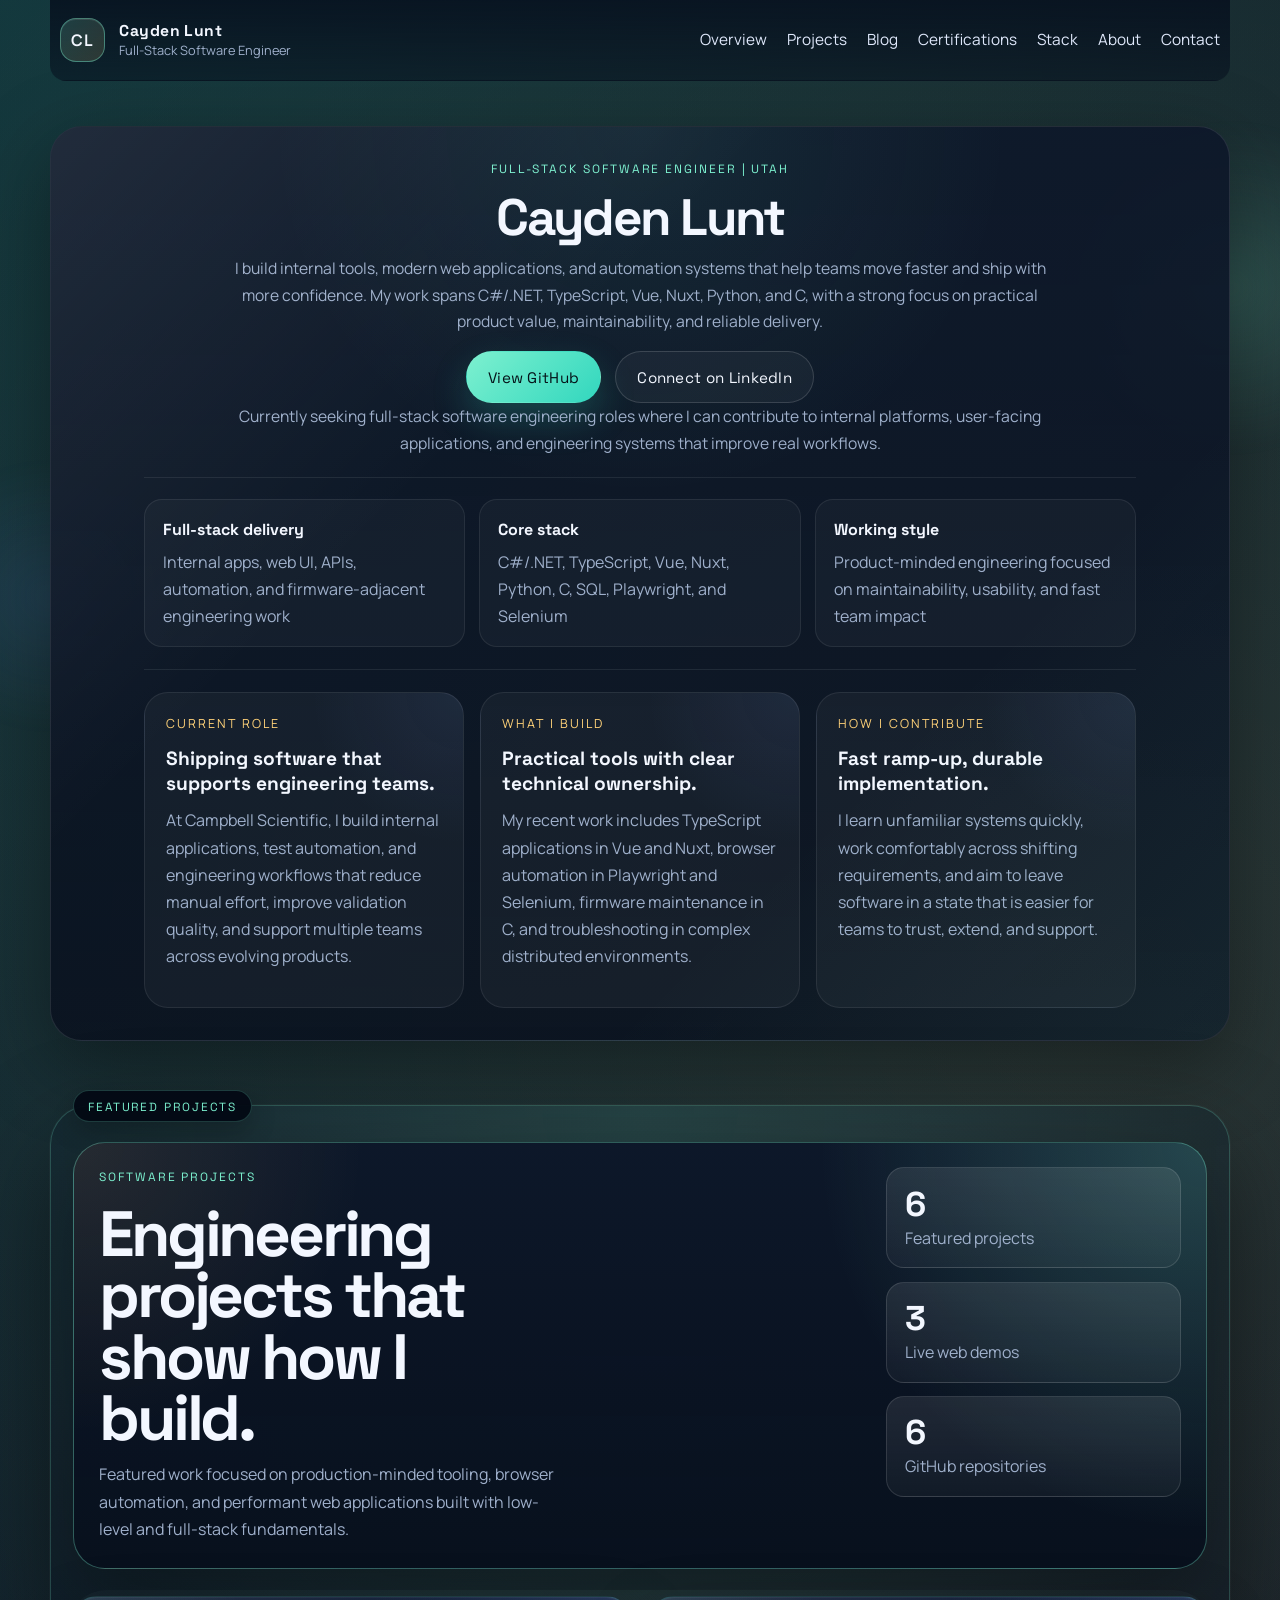
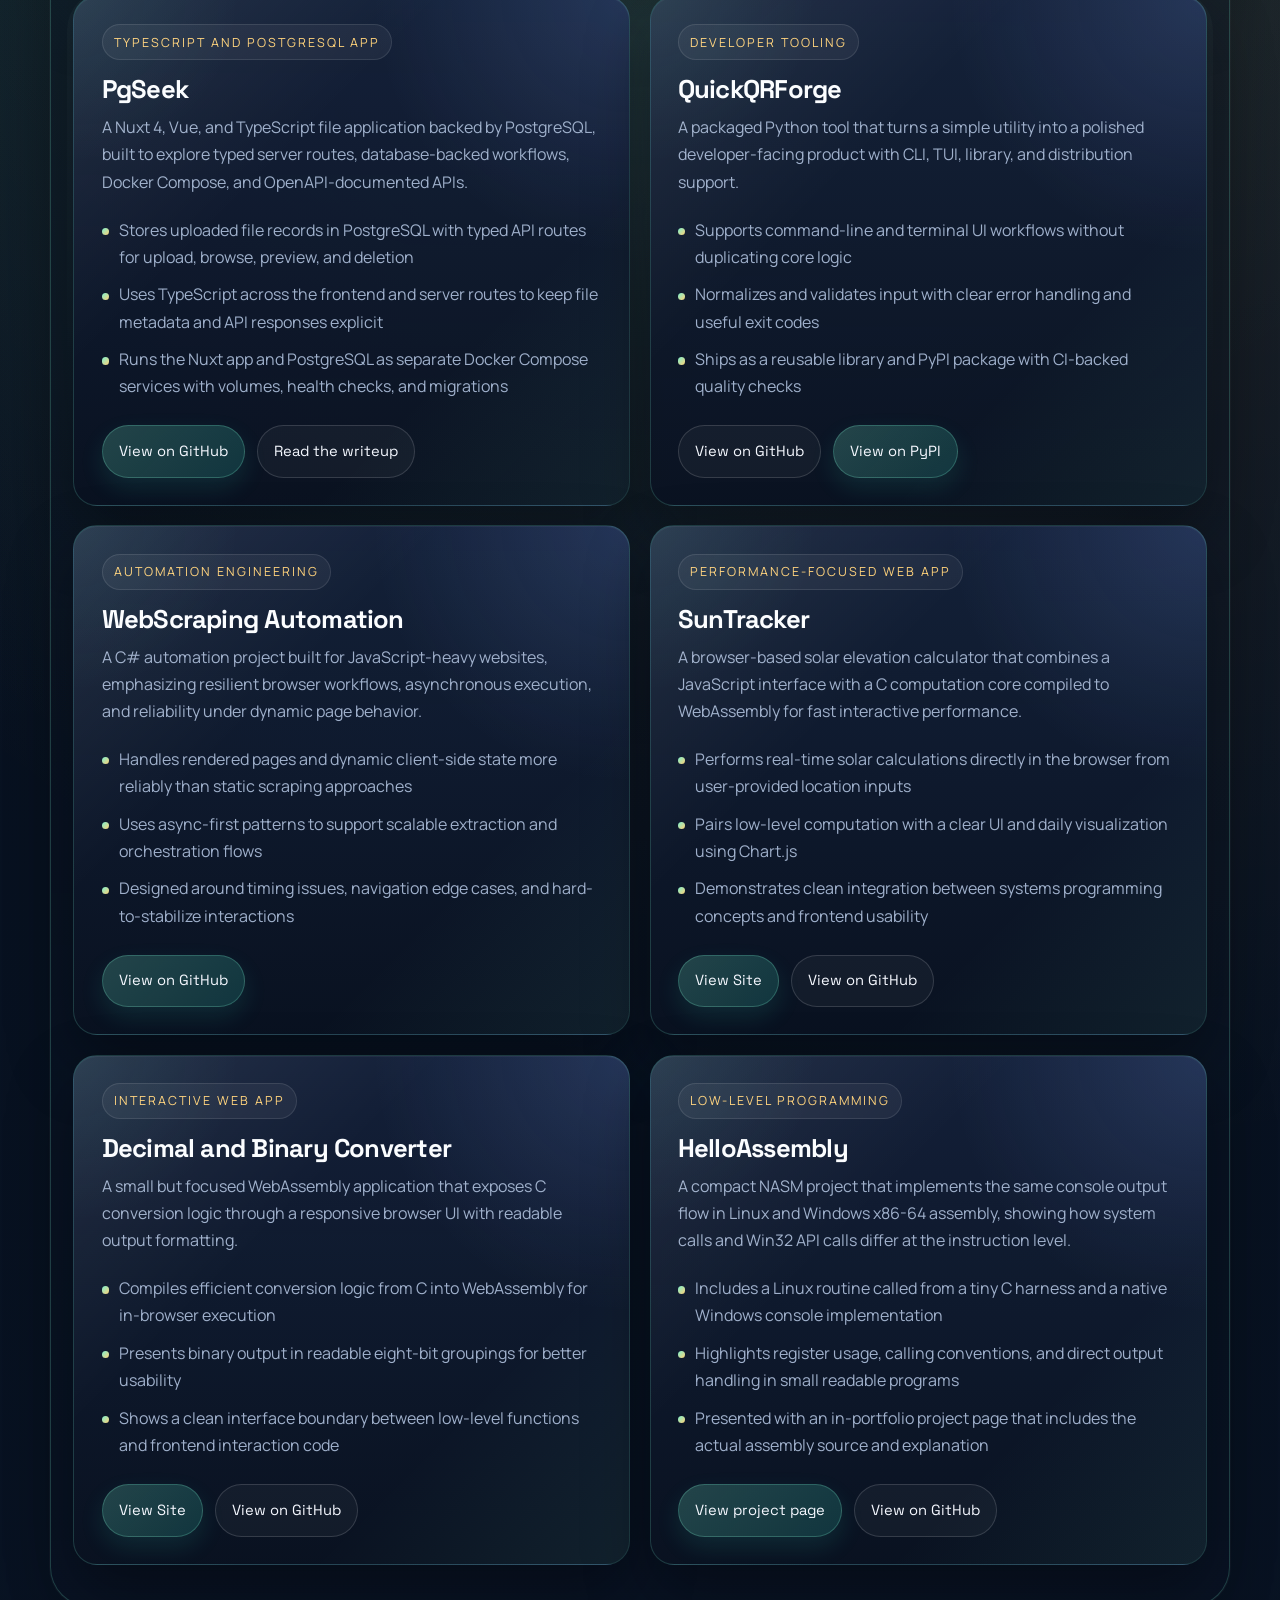
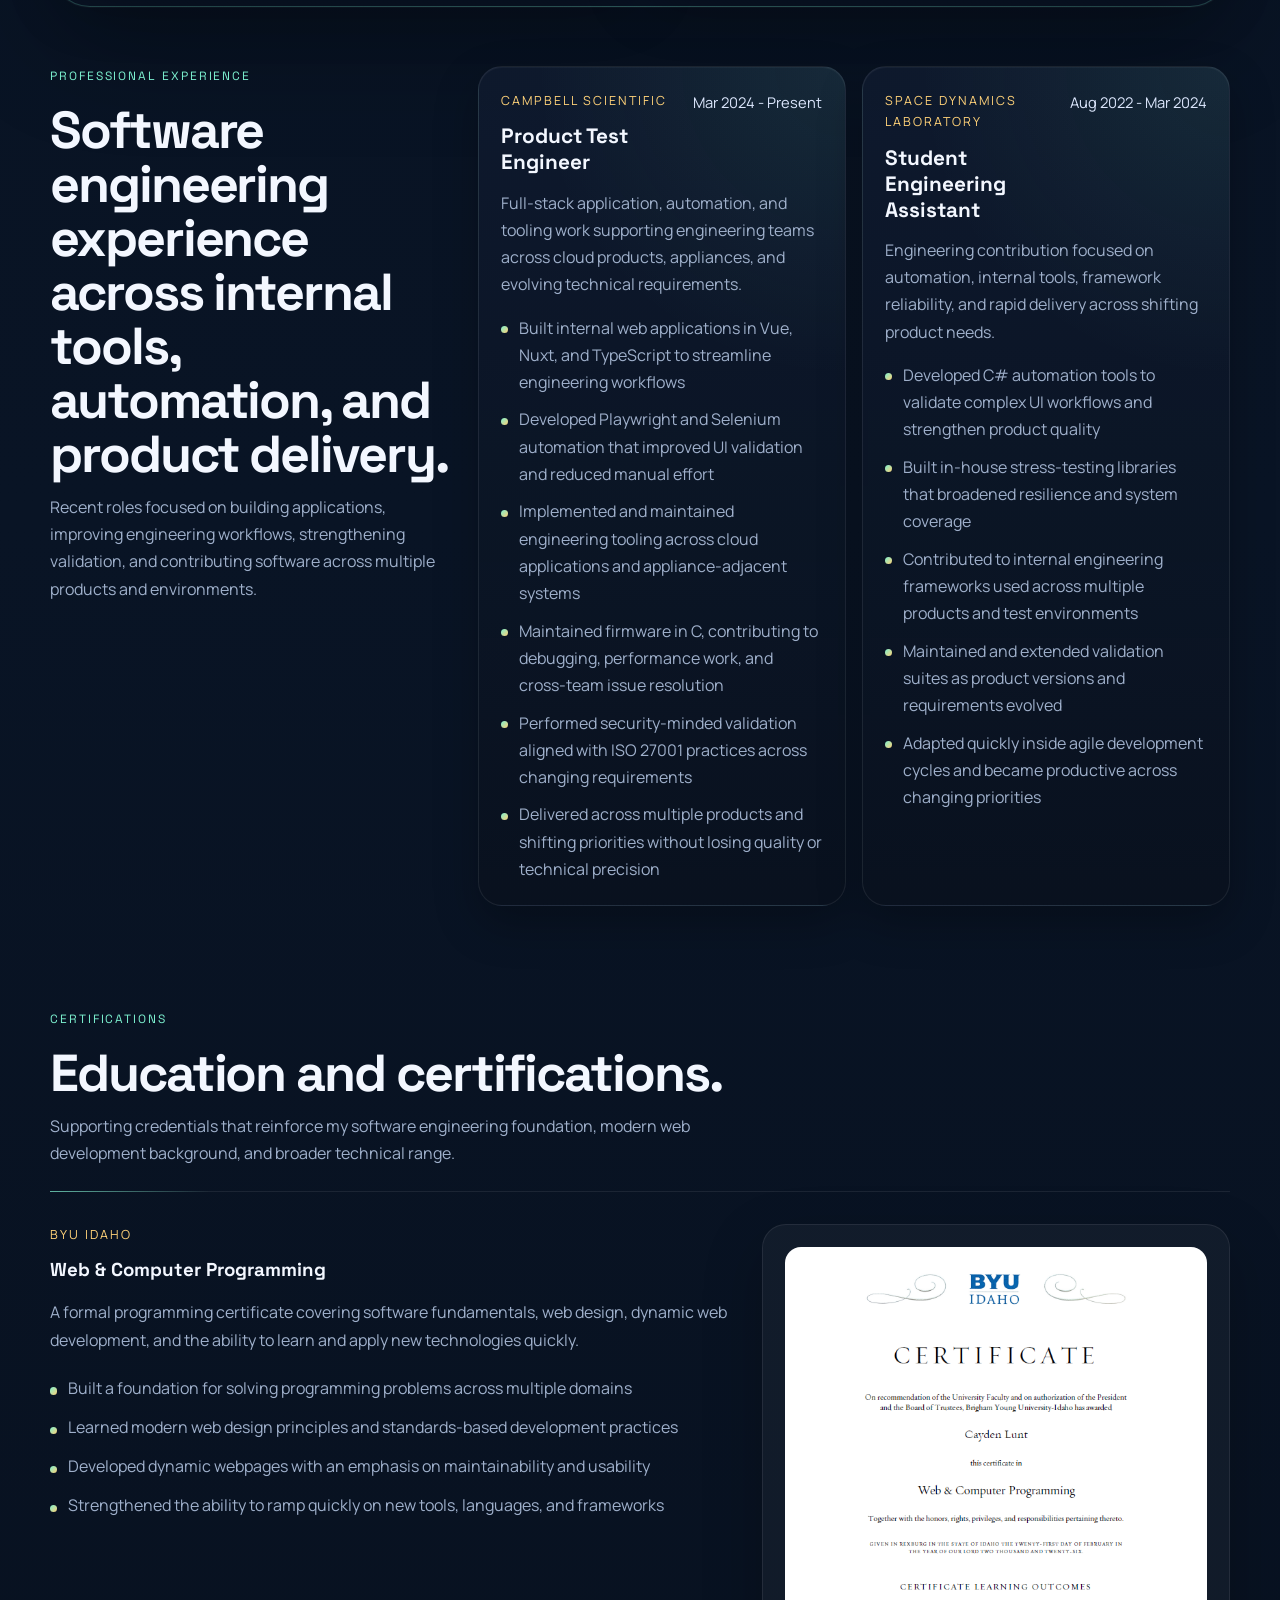
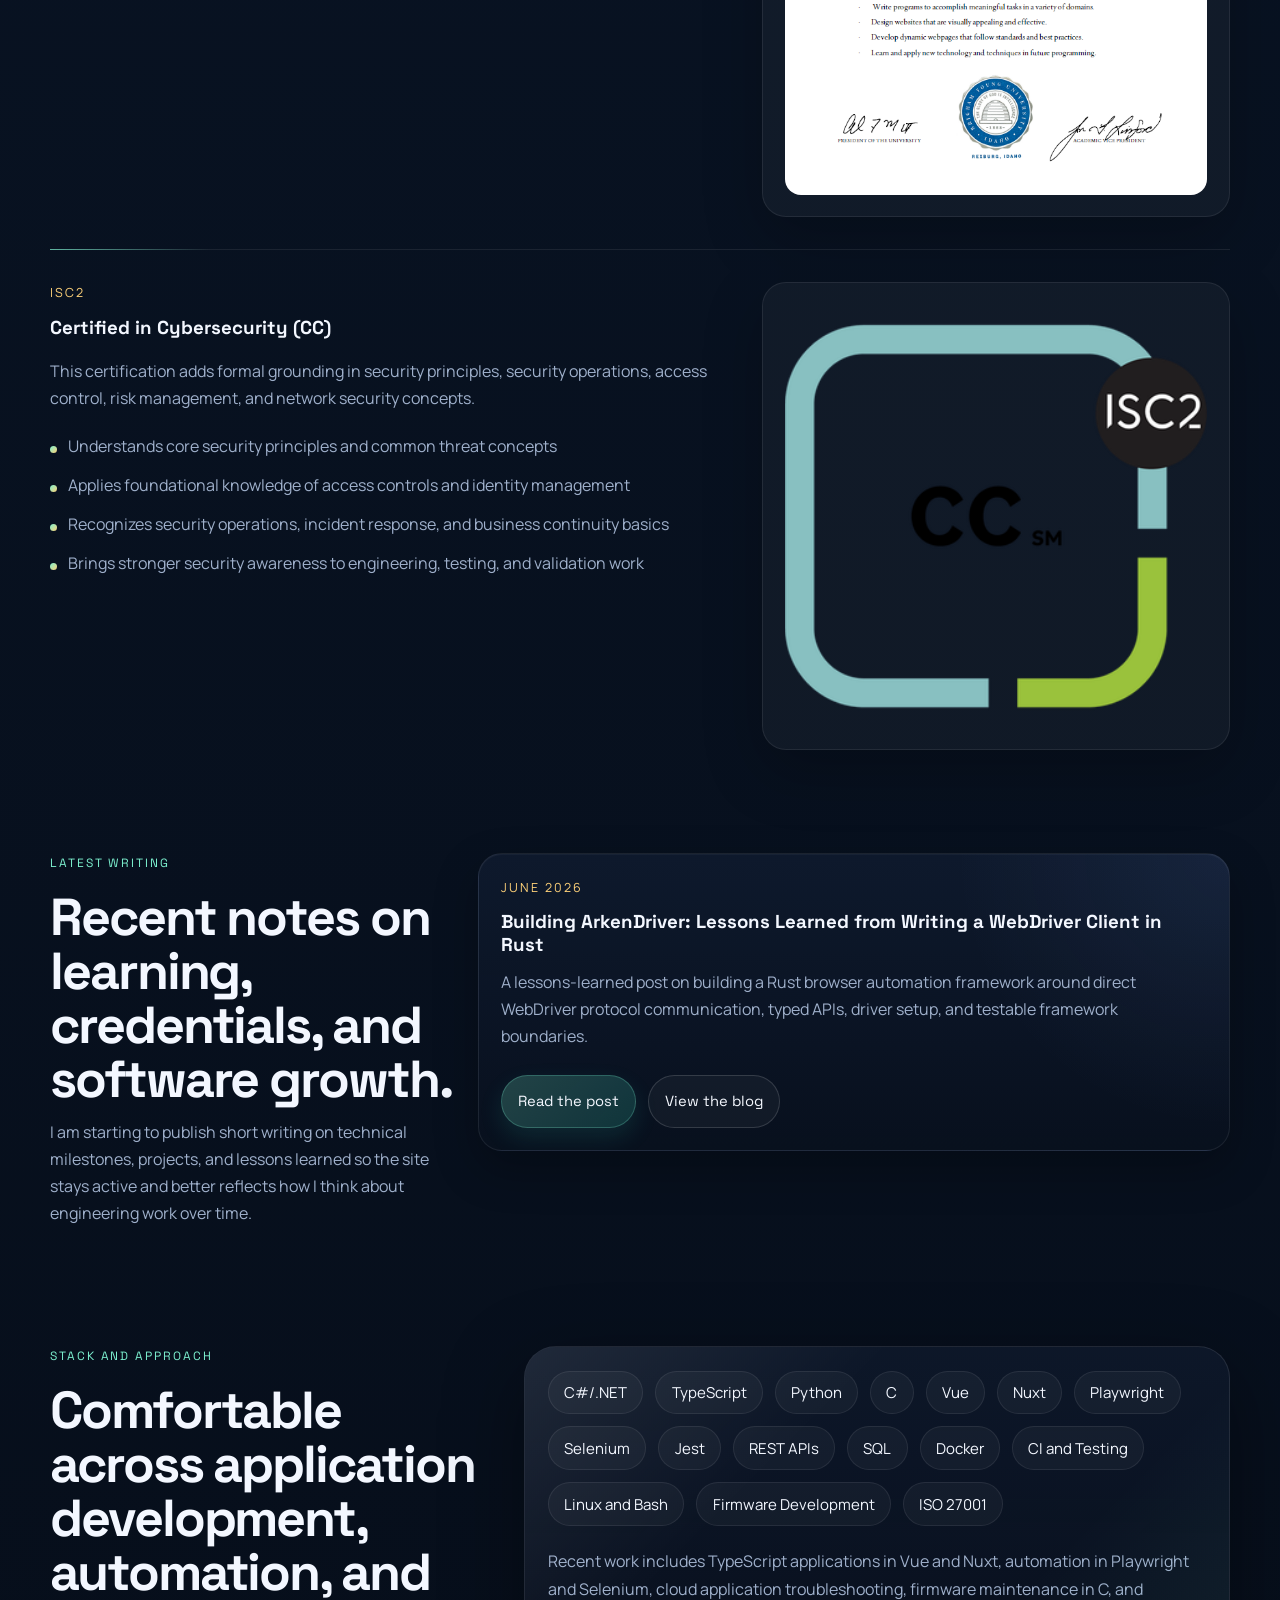
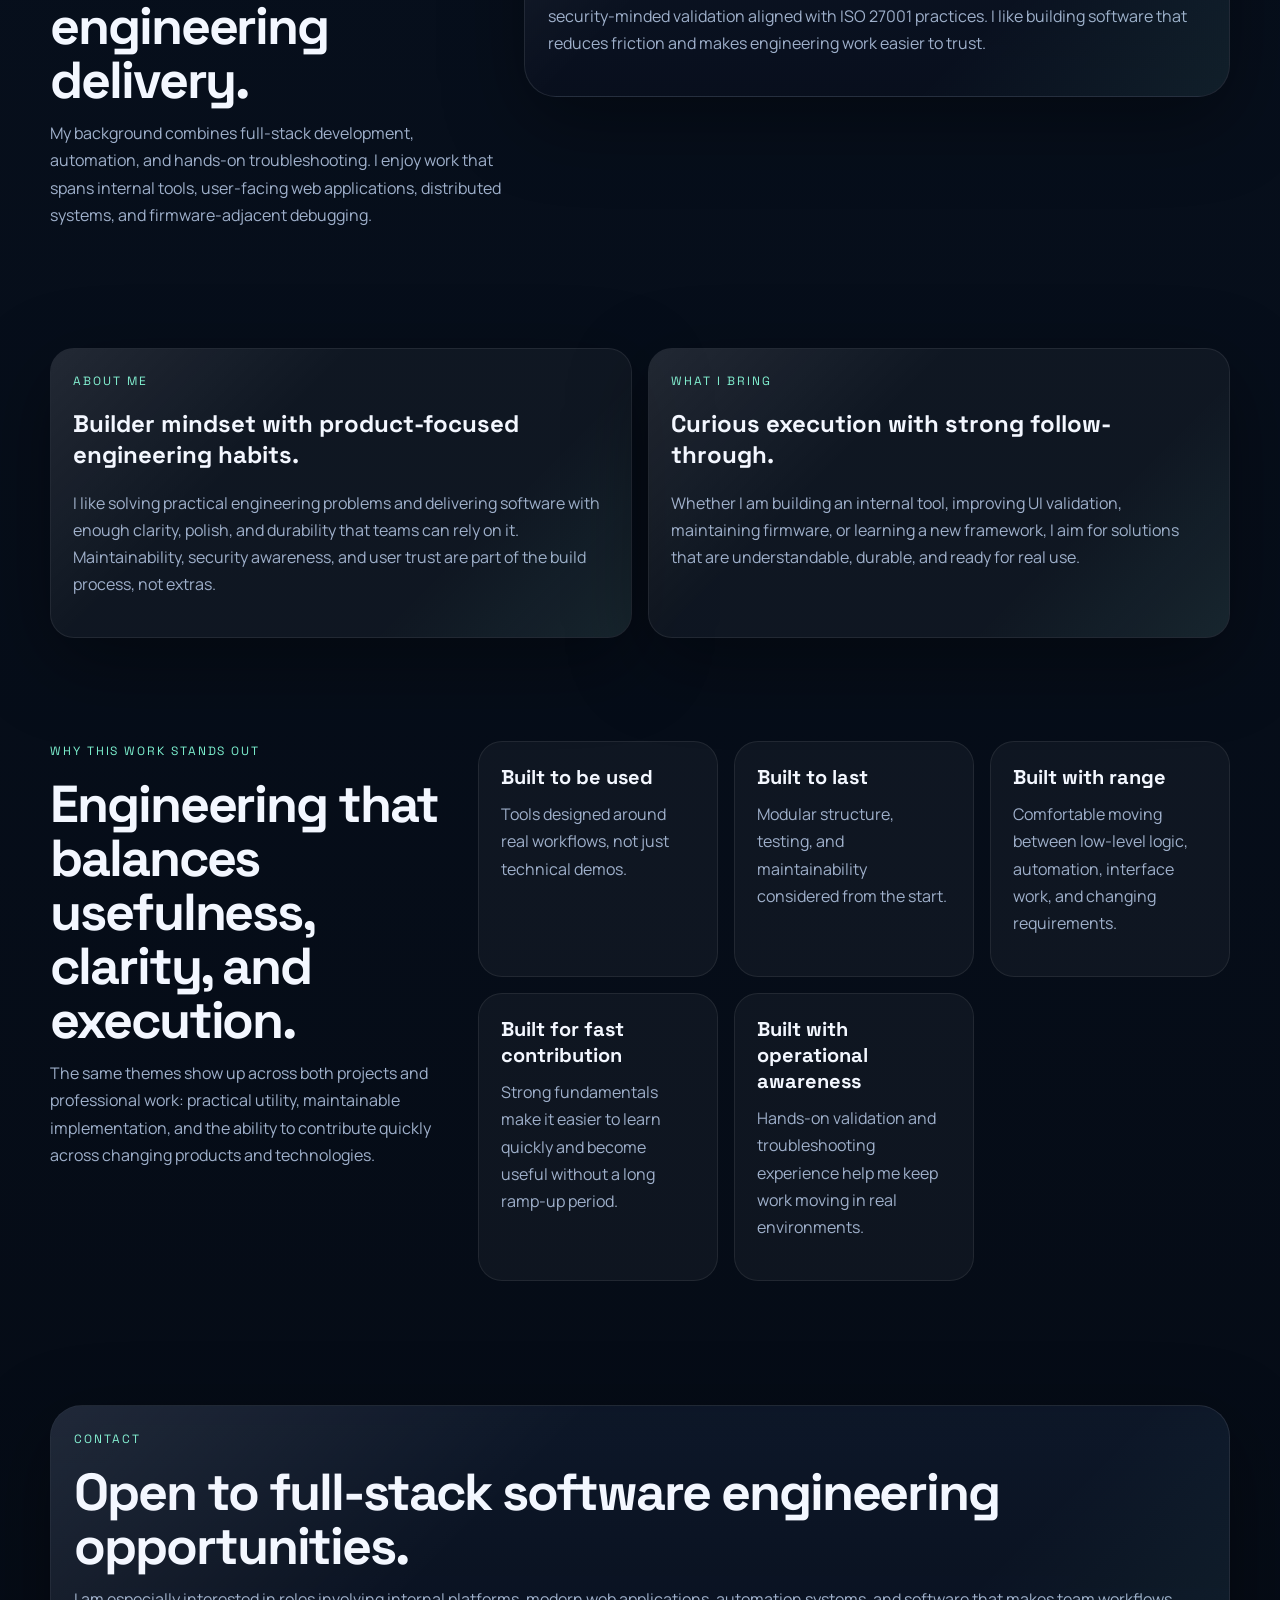
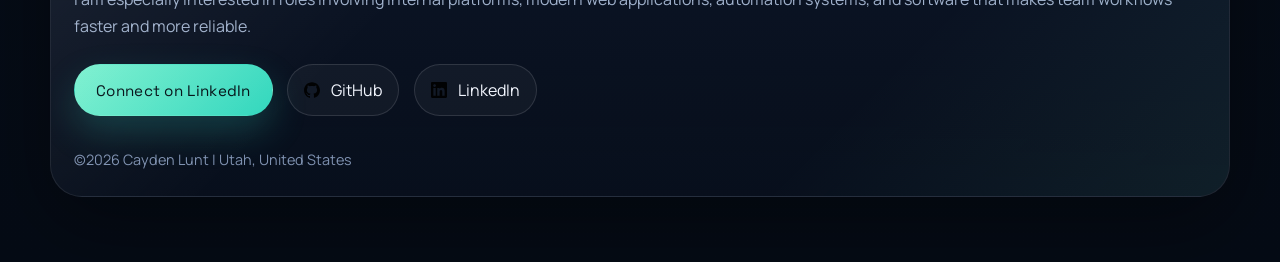
==== commit b1b66bd6: "ArkenDriver blog post added" ====
--- a/index.html
+++ b/index.html
@@ -214,15 +214,15 @@
         </div>
         <div class="projects-spotlight-stats">
           <div>
-            <strong>7</strong>
+            <strong>6</strong>
             <span>Featured projects</span>
           </div>
           <div>
-            <strong>4</strong>
+            <strong>3</strong>
             <span>Live web demos</span>
           </div>
           <div>
-            <strong>7</strong>
+            <strong>6</strong>
             <span>GitHub repositories</span>
           </div>
         </div>
@@ -245,27 +245,6 @@
             <a class="project-link-button project-link-button-accent" href="https://github.com/Hibob555556/PgSeek"
               target="_blank" rel="noopener">View on GitHub</a>
             <a class="project-link-button" href="blog/learning-search-systems-with-pgsearch.html">Read the writeup</a>
-          </p>
-        </article>
-
-        <article class="project-card" data-reveal>
-          <p class="project-type">Rust and WebAssembly Graphics</p>
-          <h3>IronCanvas</h3>
-          <p>
-            A browser-based graphics experiment built with Rust and WebAssembly to explore vertices, coordinate
-            systems, transformation math, and direct canvas rendering from WASM-managed geometry data.
-          </p>
-          <ul>
-            <li>Defines rectangle geometry as Rust vertex data exposed to JavaScript through WebAssembly memory</li>
-            <li>Performs rotation logic in Rust so browser rendering reflects transformed coordinates in real time</li>
-            <li>Serves as a foundation for matrix transforms, projection math, and future WebGPU-backed rendering</li>
-          </ul>
-          <p class="project-links">
-            <a class="project-link-button project-link-button-accent" href="https://vertex.caydenlunt.com"
-              target="_blank" rel="noopener">View Site</a>
-            <a class="project-link-button" href="https://github.com/Hibob555556/IronCanvas" target="_blank"
-              rel="noopener">View on GitHub</a>
-            <a class="project-link-button" href="blog/building-ironcanvas-geometry-webassembly.html">Read the writeup</a>
           </p>
         </article>
 
@@ -490,15 +469,15 @@
 
         <div class="blog-highlight-grid">
           <article class="blog-highlight-card" data-reveal>
-            <p class="card-kicker">May 2026</p>
-            <h3>Building IronCanvas: Learning Geometry and WebAssembly Through a Browser-Based Graphics Experiment</h3>
+            <p class="card-kicker">June 2026</p>
+            <h3>Building ArkenDriver: Lessons Learned from Writing a WebDriver Client in Rust</h3>
             <p>
-              A look at using Rust, WebAssembly, and canvas rendering to learn vertices, transformations, browser
-              rendering, and memory interaction from first principles.
+              A lessons-learned post on building a Rust browser automation framework around direct WebDriver protocol
+              communication, typed APIs, driver setup, and testable framework boundaries.
             </p>
             <p class="project-links">
               <a class="project-link-button project-link-button-accent"
-                href="blog/building-ironcanvas-geometry-webassembly.html">Read the post</a>
+                href="blog/building-arkendriver-lessons-learned.html">Read the post</a>
               <a class="project-link-button" href="blog/">View the blog</a>
             </p>
           </article>
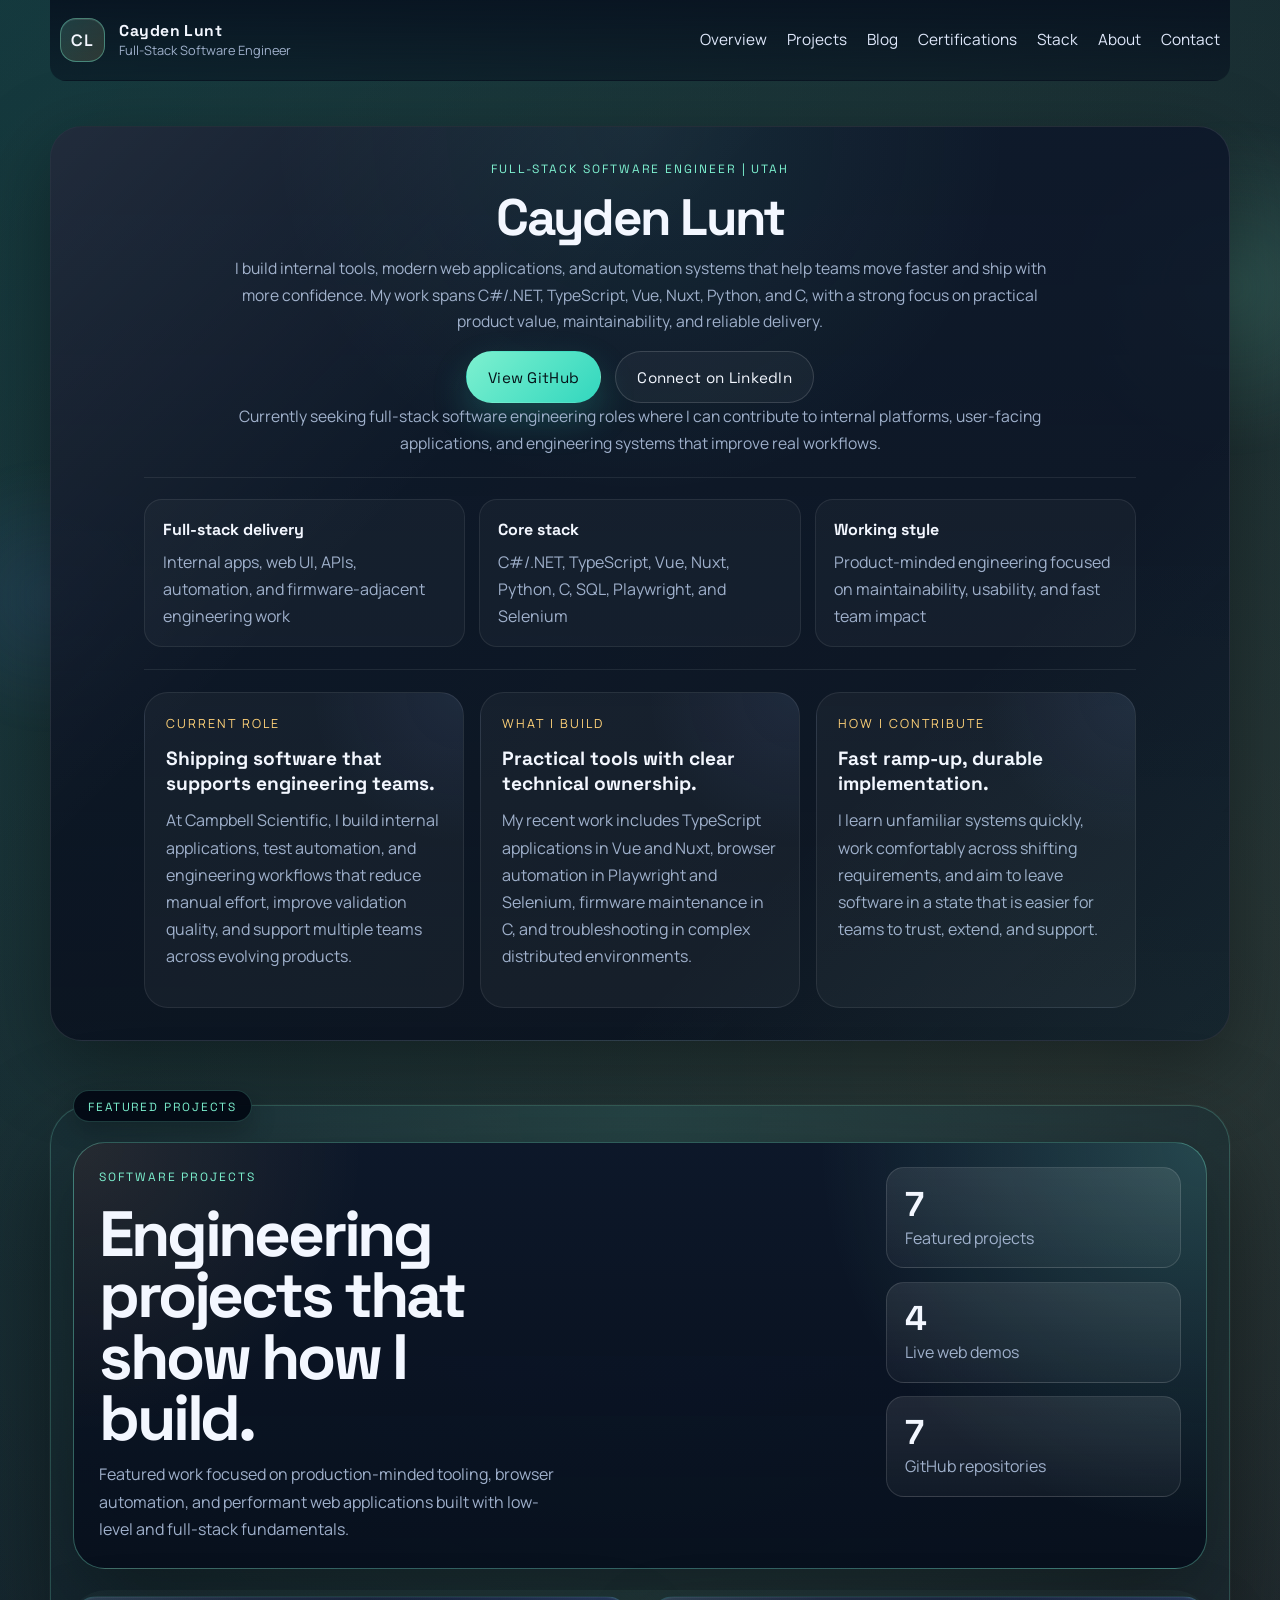
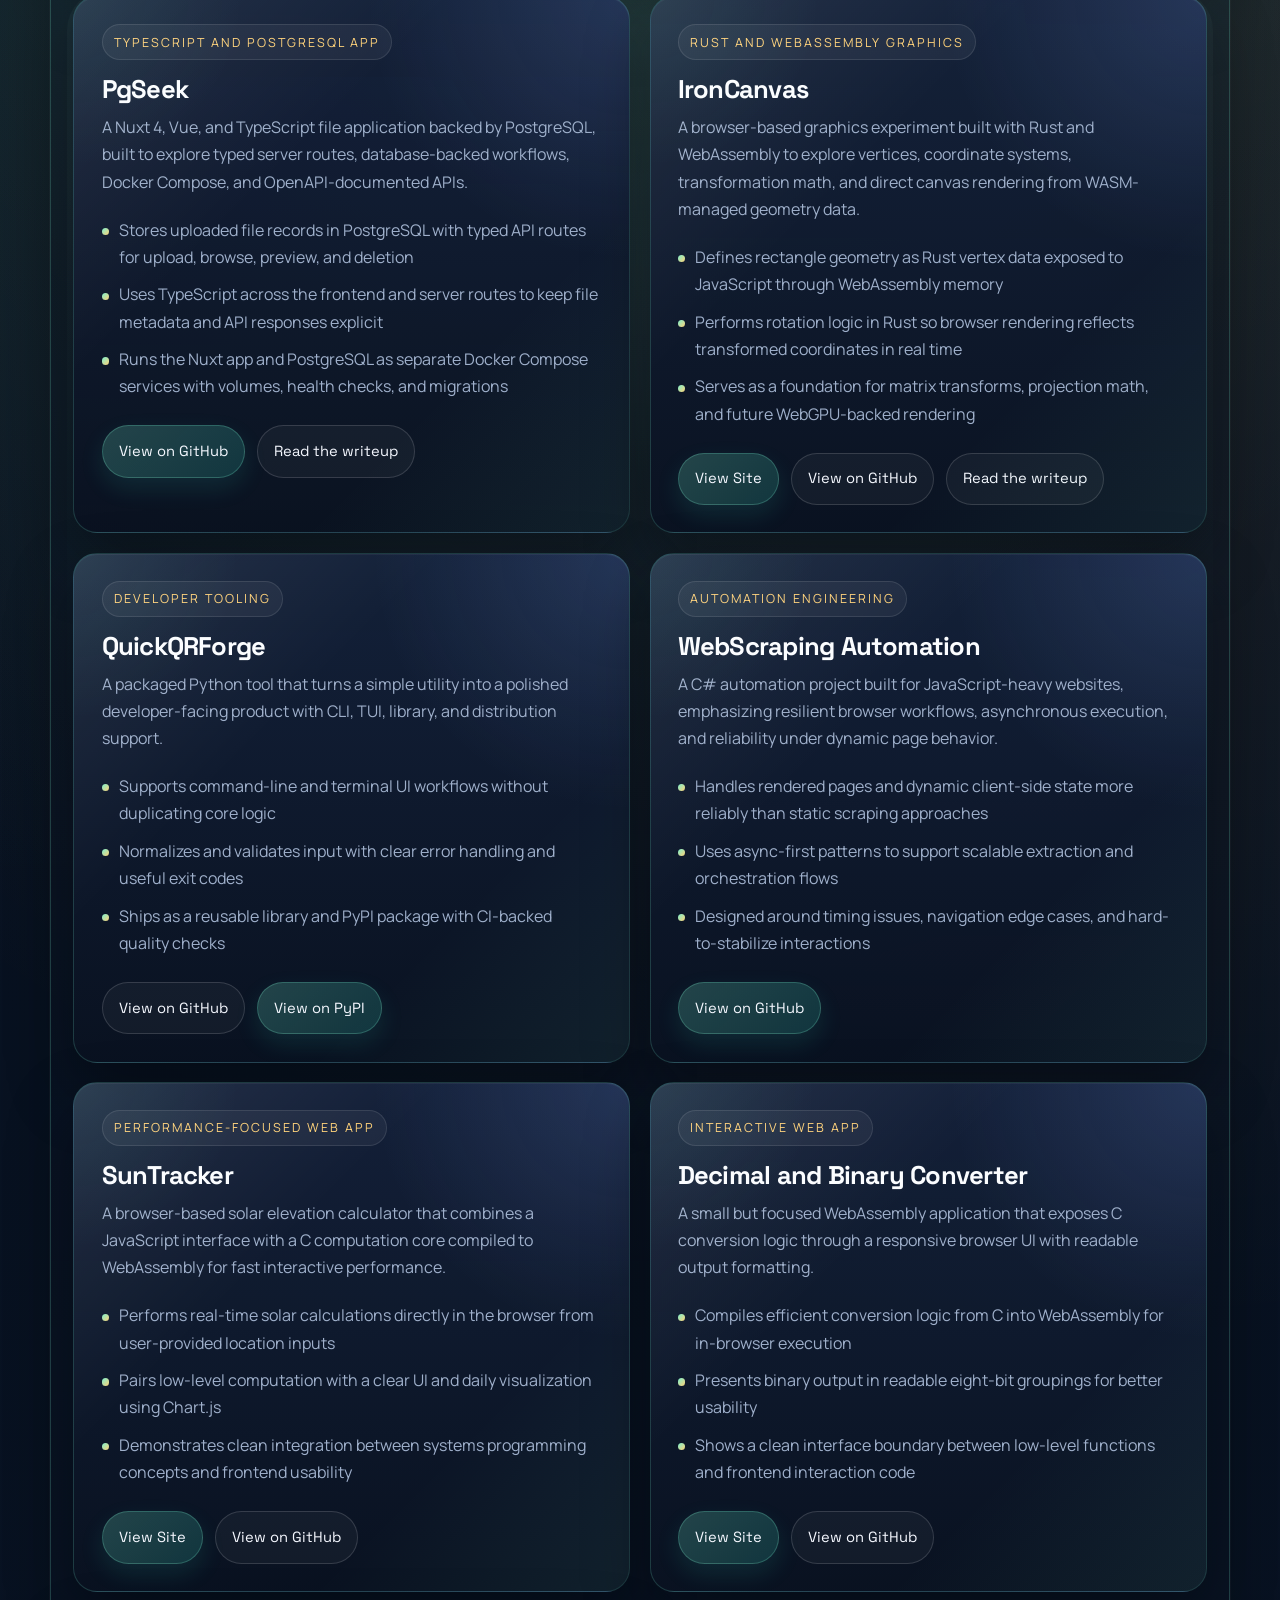
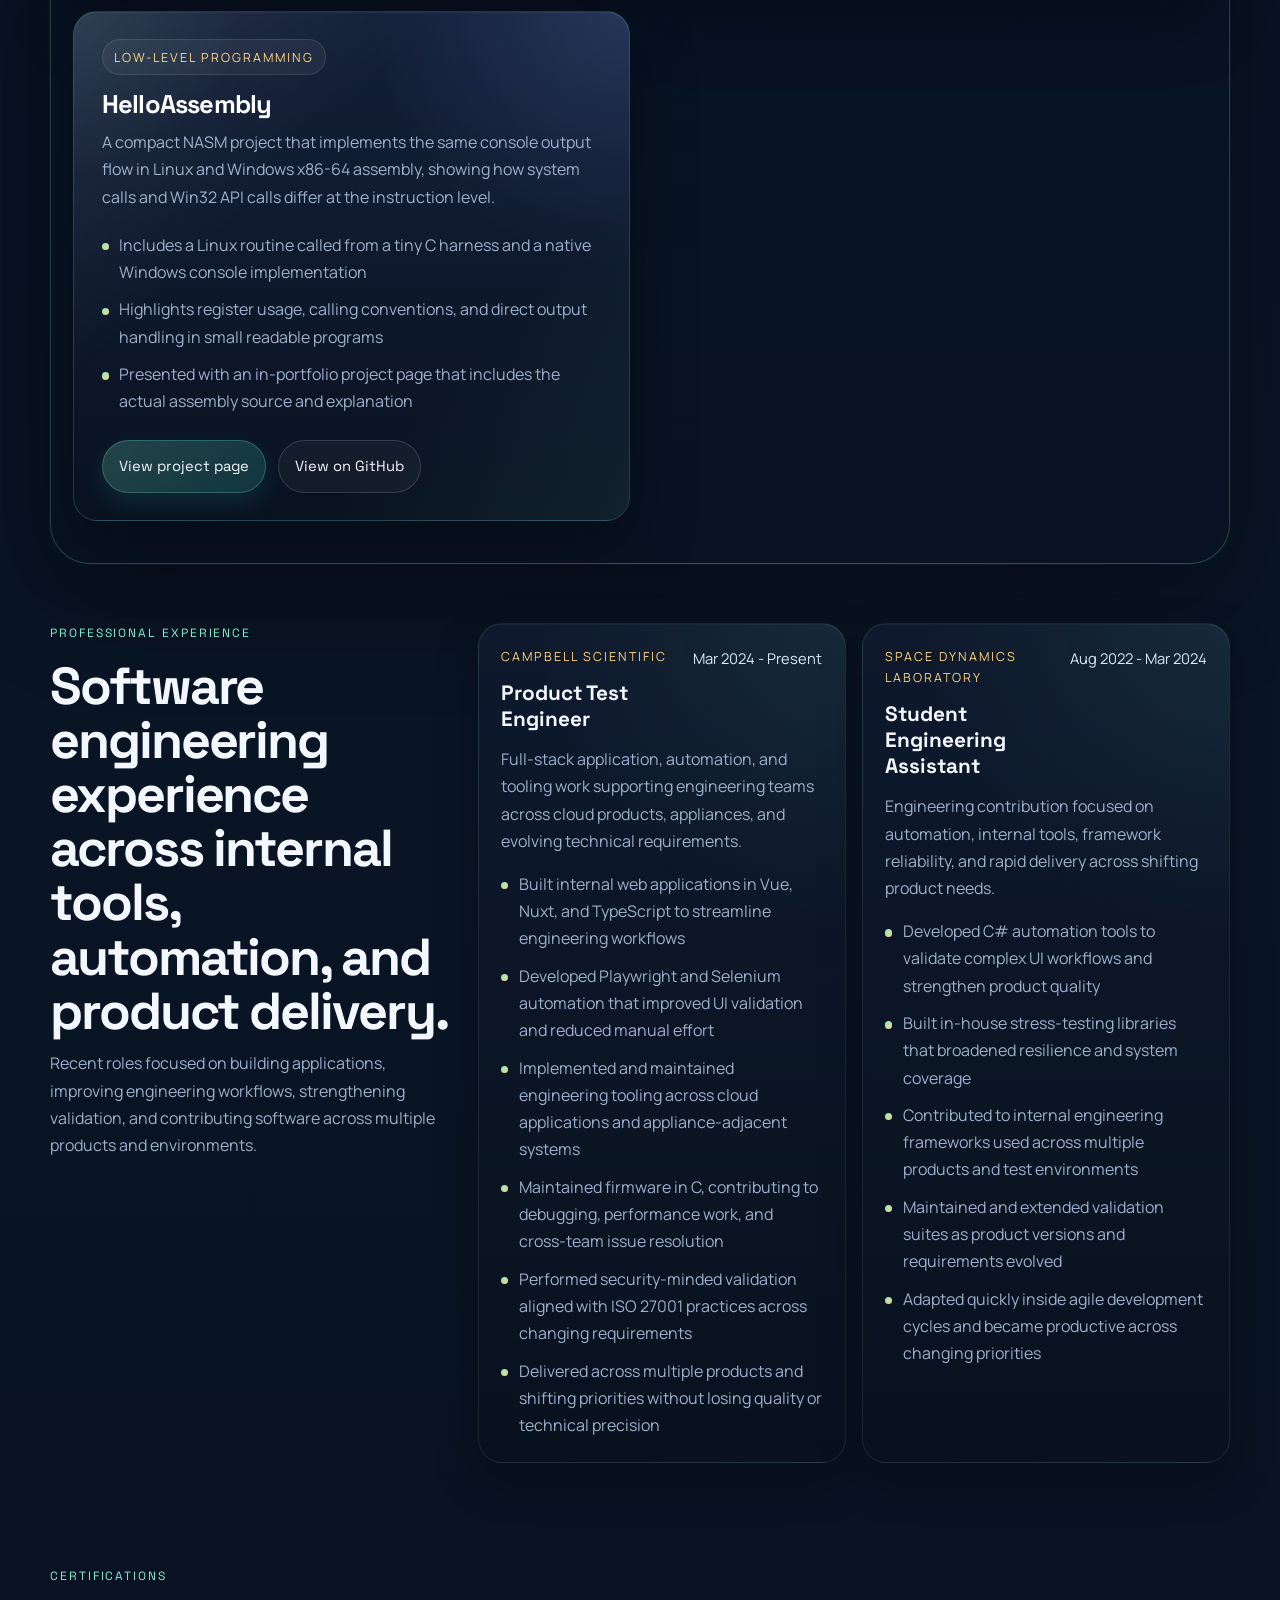
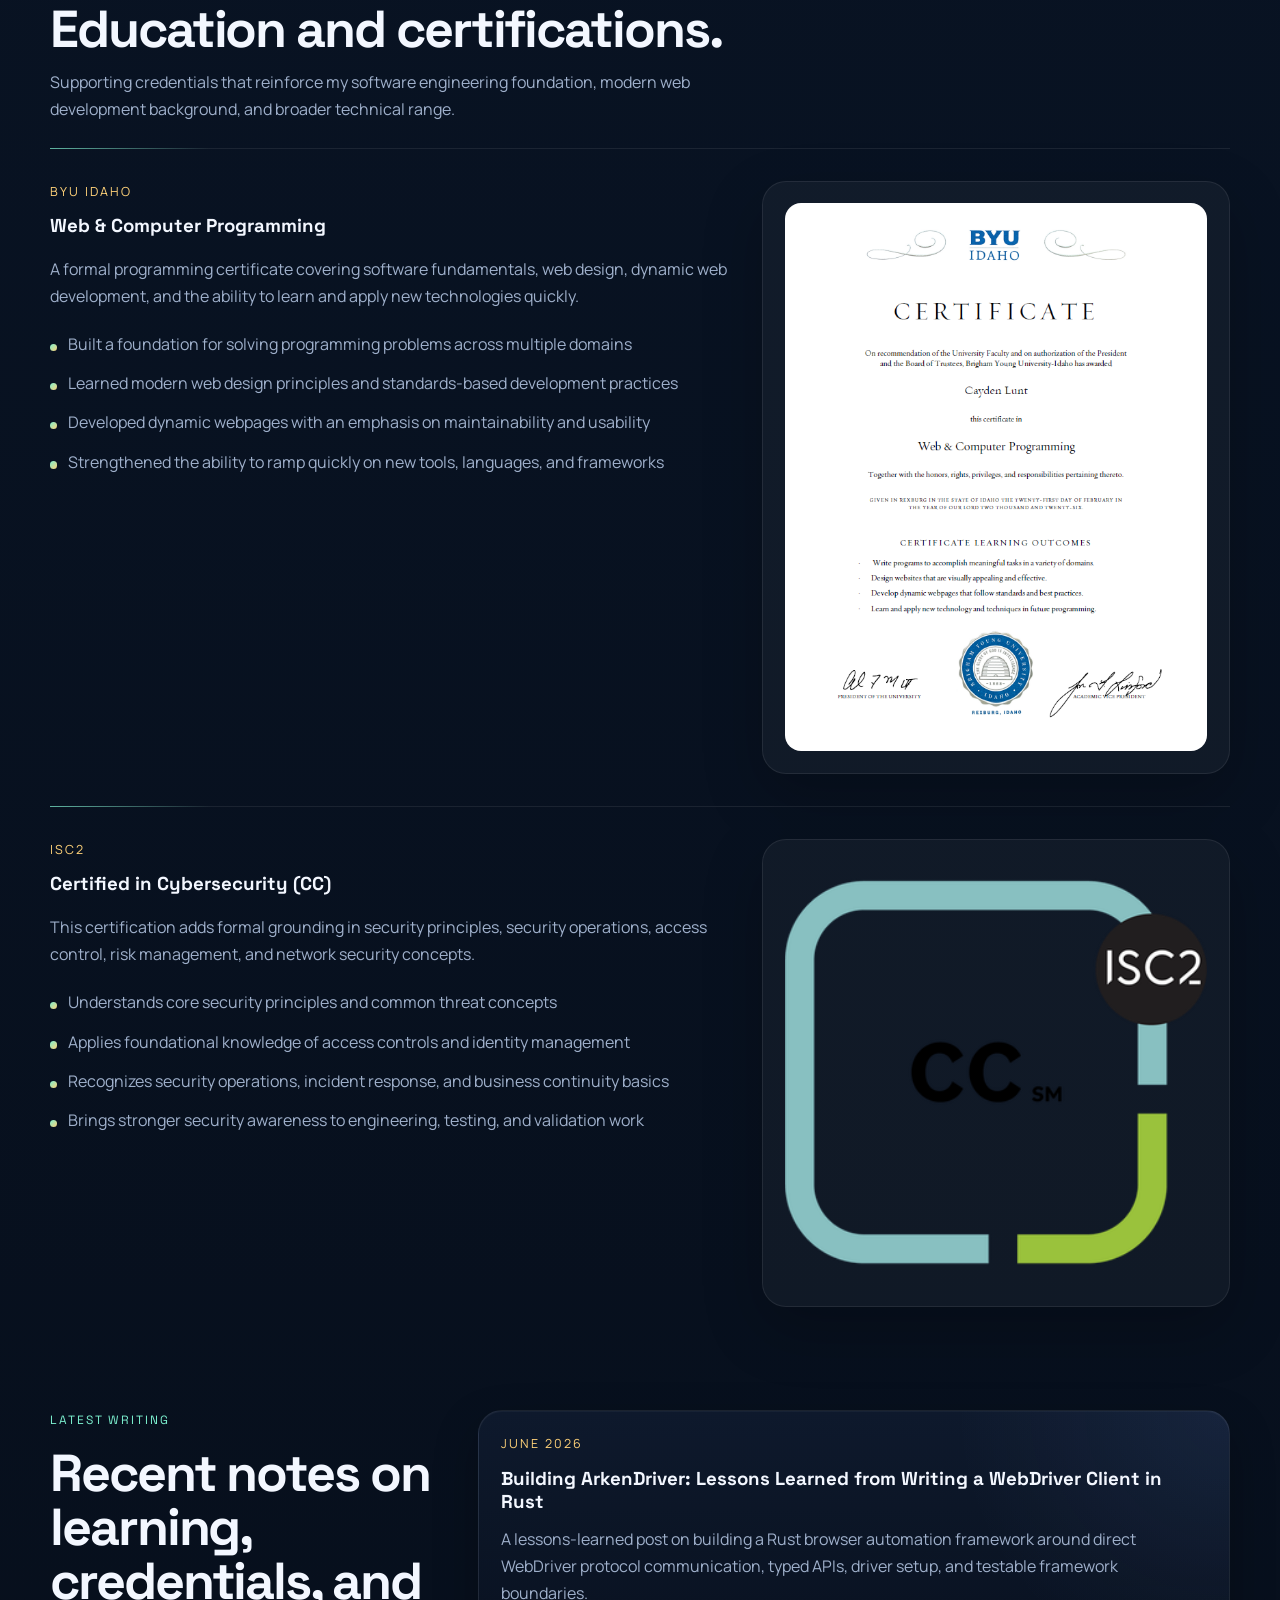
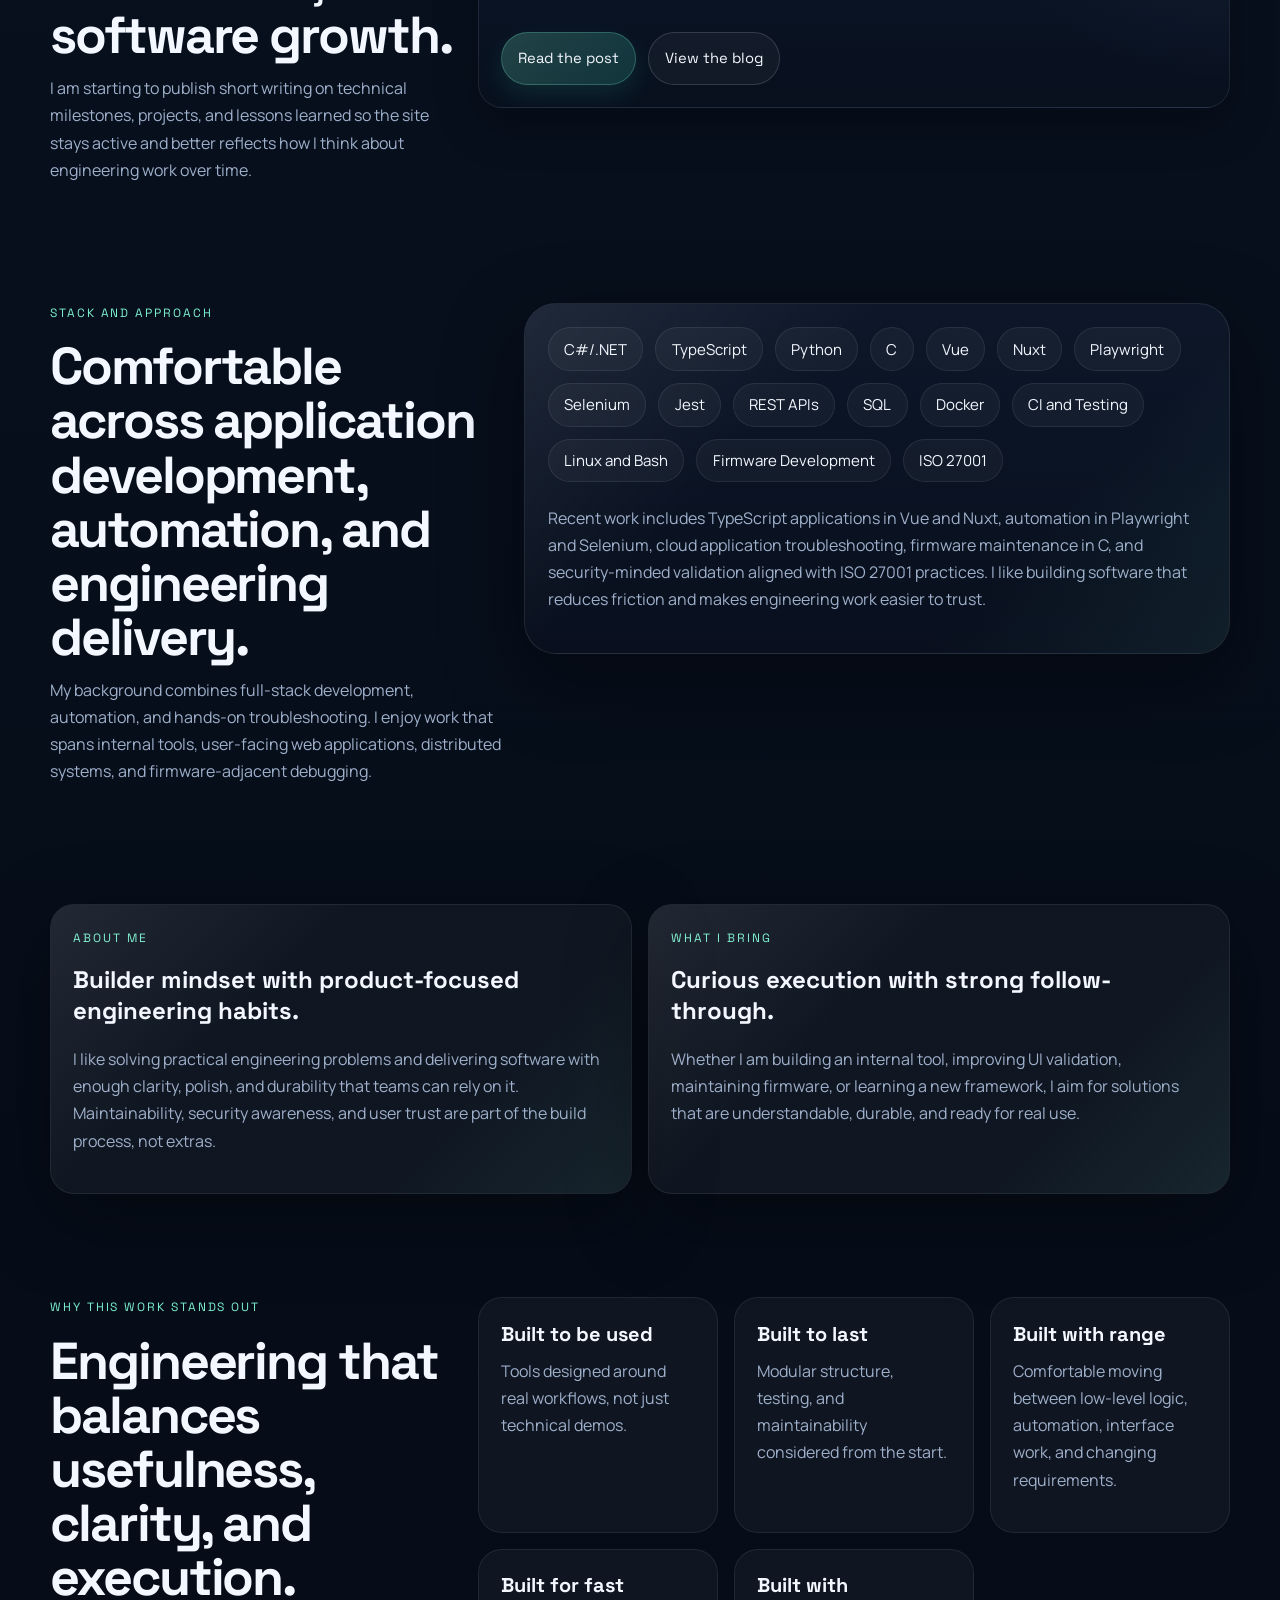
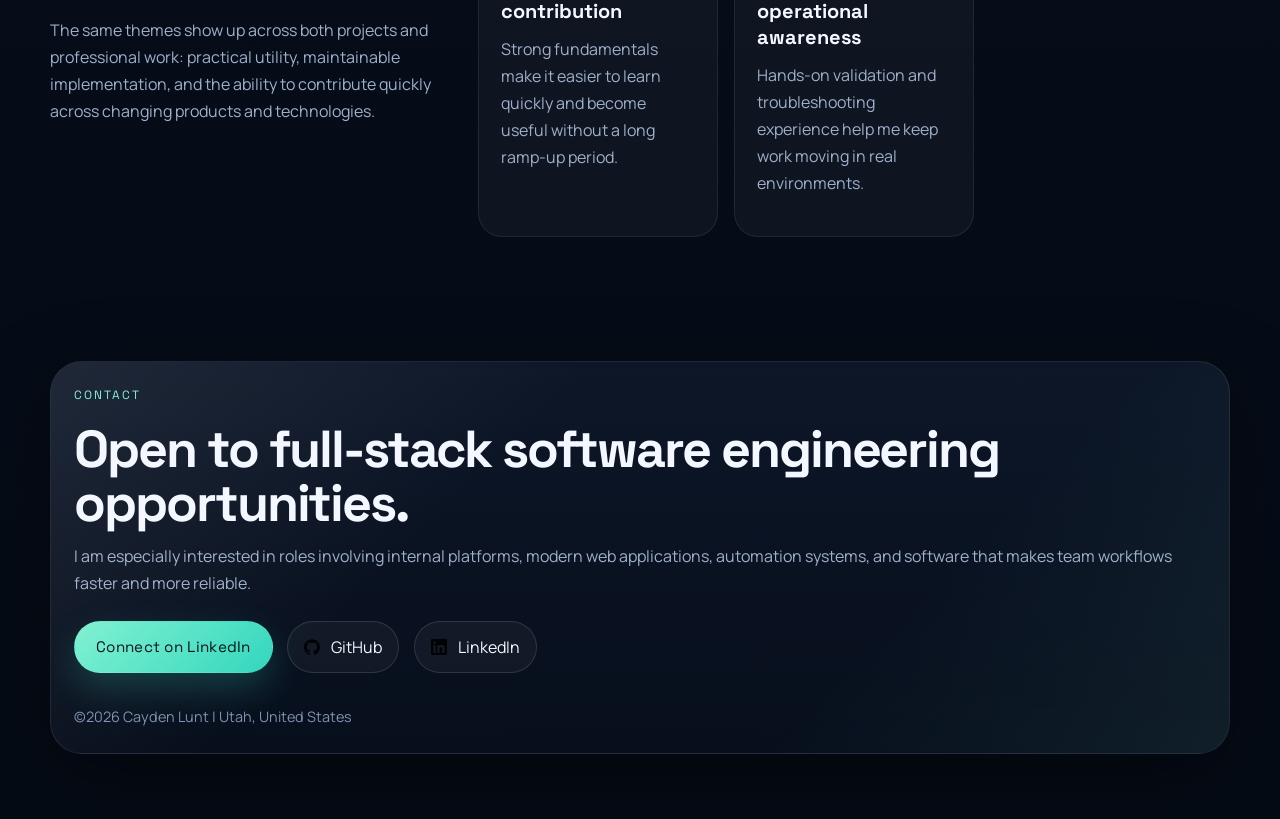
==== commit 2d75607f: "fixing merge conflicts" ====
--- a/index.html
+++ b/index.html
@@ -214,15 +214,15 @@
         </div>
         <div class="projects-spotlight-stats">
           <div>
-            <strong>6</strong>
+            <strong>7</strong>
             <span>Featured projects</span>
           </div>
           <div>
-            <strong>3</strong>
+            <strong>4</strong>
             <span>Live web demos</span>
           </div>
           <div>
-            <strong>6</strong>
+            <strong>7</strong>
             <span>GitHub repositories</span>
           </div>
         </div>
@@ -245,6 +245,27 @@
             <a class="project-link-button project-link-button-accent" href="https://github.com/Hibob555556/PgSeek"
               target="_blank" rel="noopener">View on GitHub</a>
             <a class="project-link-button" href="blog/learning-search-systems-with-pgsearch.html">Read the writeup</a>
+          </p>
+        </article>
+
+        <article class="project-card" data-reveal>
+          <p class="project-type">Rust and WebAssembly Graphics</p>
+          <h3>IronCanvas</h3>
+          <p>
+            A browser-based graphics experiment built with Rust and WebAssembly to explore vertices, coordinate
+            systems, transformation math, and direct canvas rendering from WASM-managed geometry data.
+          </p>
+          <ul>
+            <li>Defines rectangle geometry as Rust vertex data exposed to JavaScript through WebAssembly memory</li>
+            <li>Performs rotation logic in Rust so browser rendering reflects transformed coordinates in real time</li>
+            <li>Serves as a foundation for matrix transforms, projection math, and future WebGPU-backed rendering</li>
+          </ul>
+          <p class="project-links">
+            <a class="project-link-button project-link-button-accent" href="https://vertex.caydenlunt.com"
+              target="_blank" rel="noopener">View Site</a>
+            <a class="project-link-button" href="https://github.com/Hibob555556/IronCanvas" target="_blank"
+              rel="noopener">View on GitHub</a>
+            <a class="project-link-button" href="blog/building-ironcanvas-geometry-webassembly.html">Read the writeup</a>
           </p>
         </article>
 
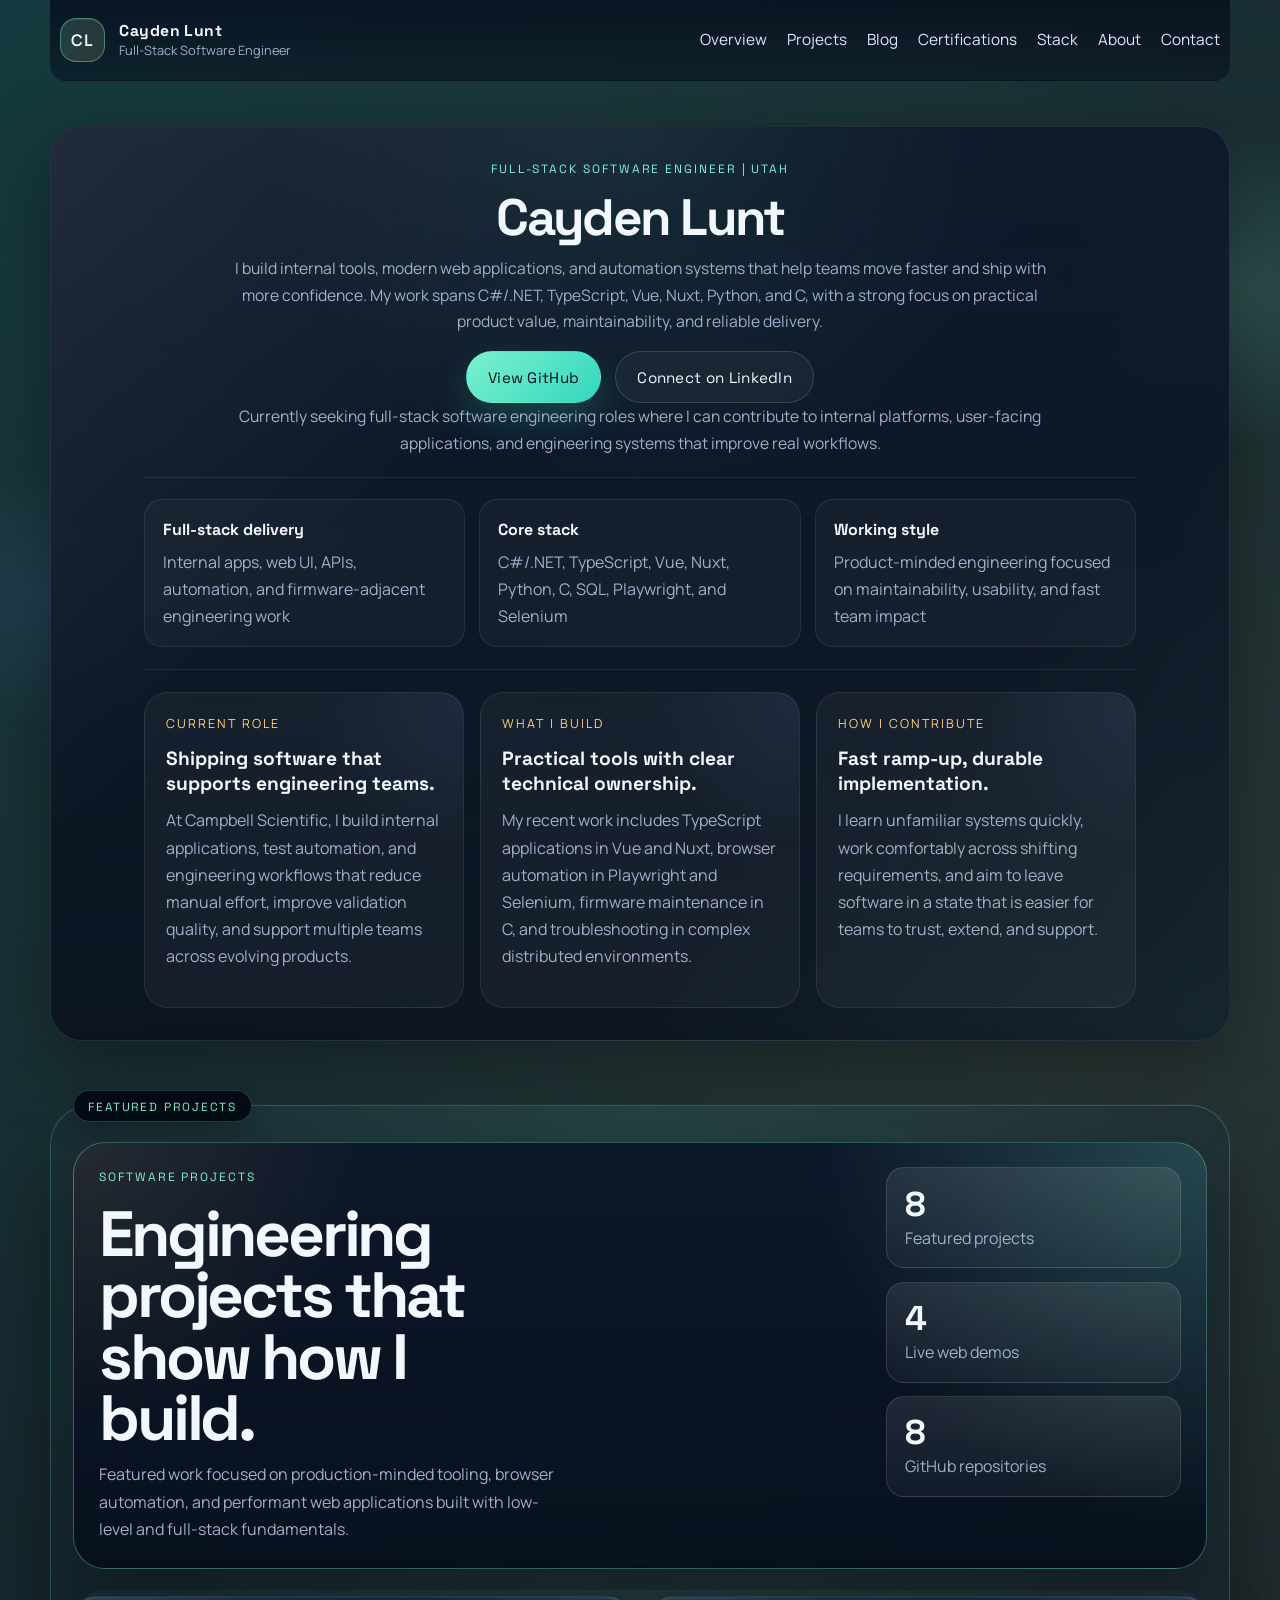
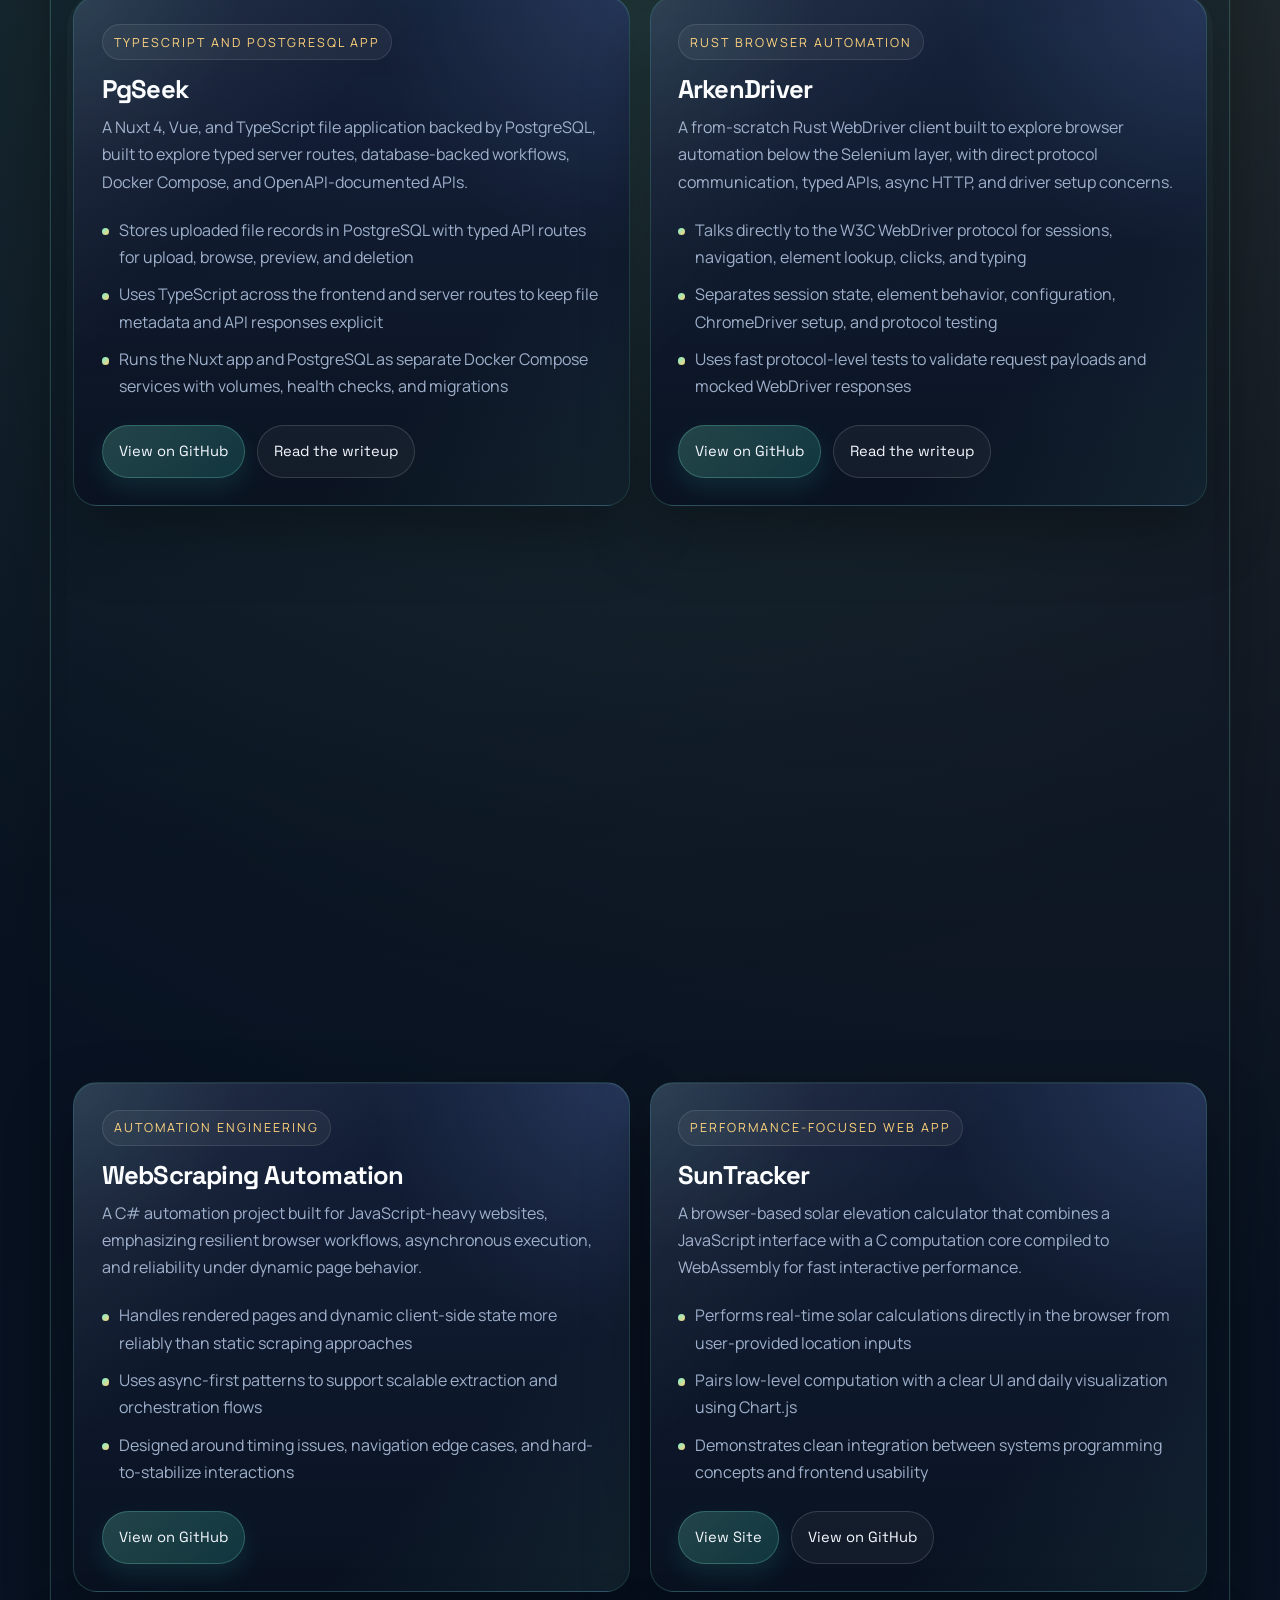
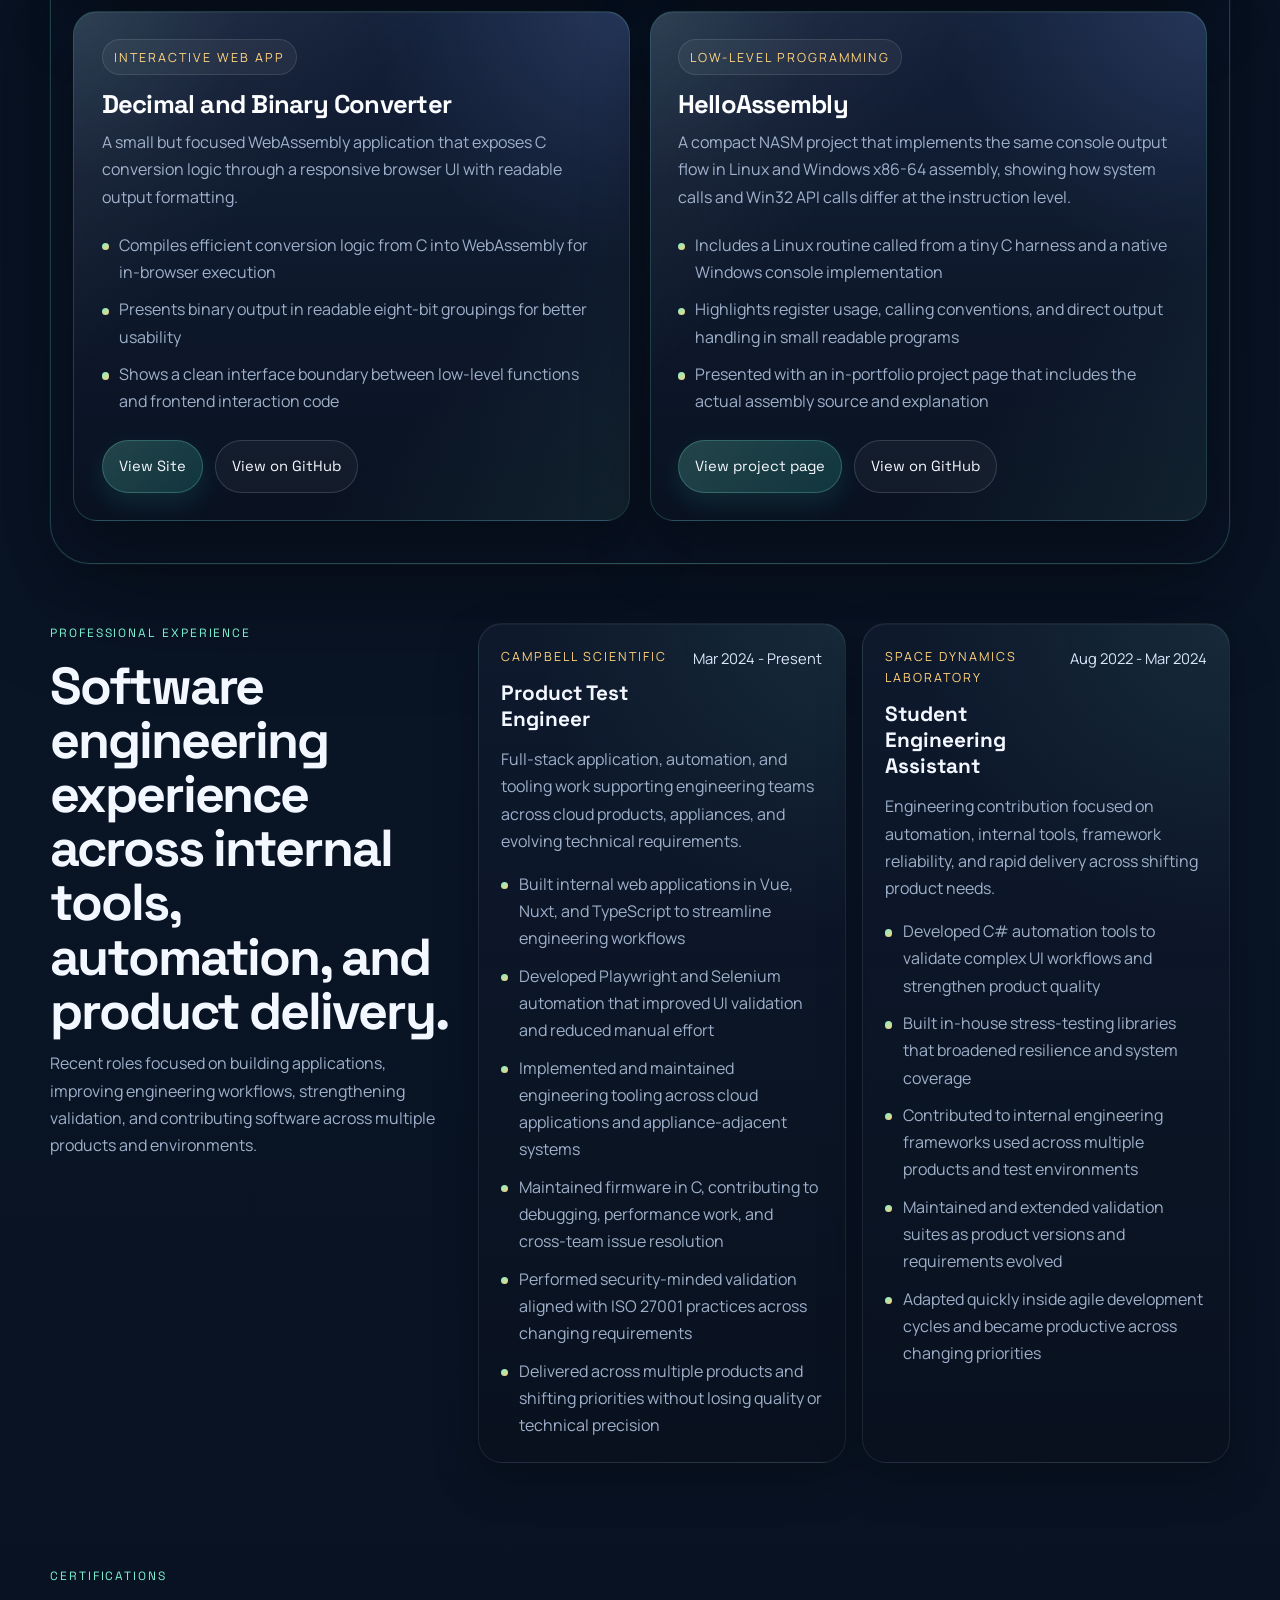
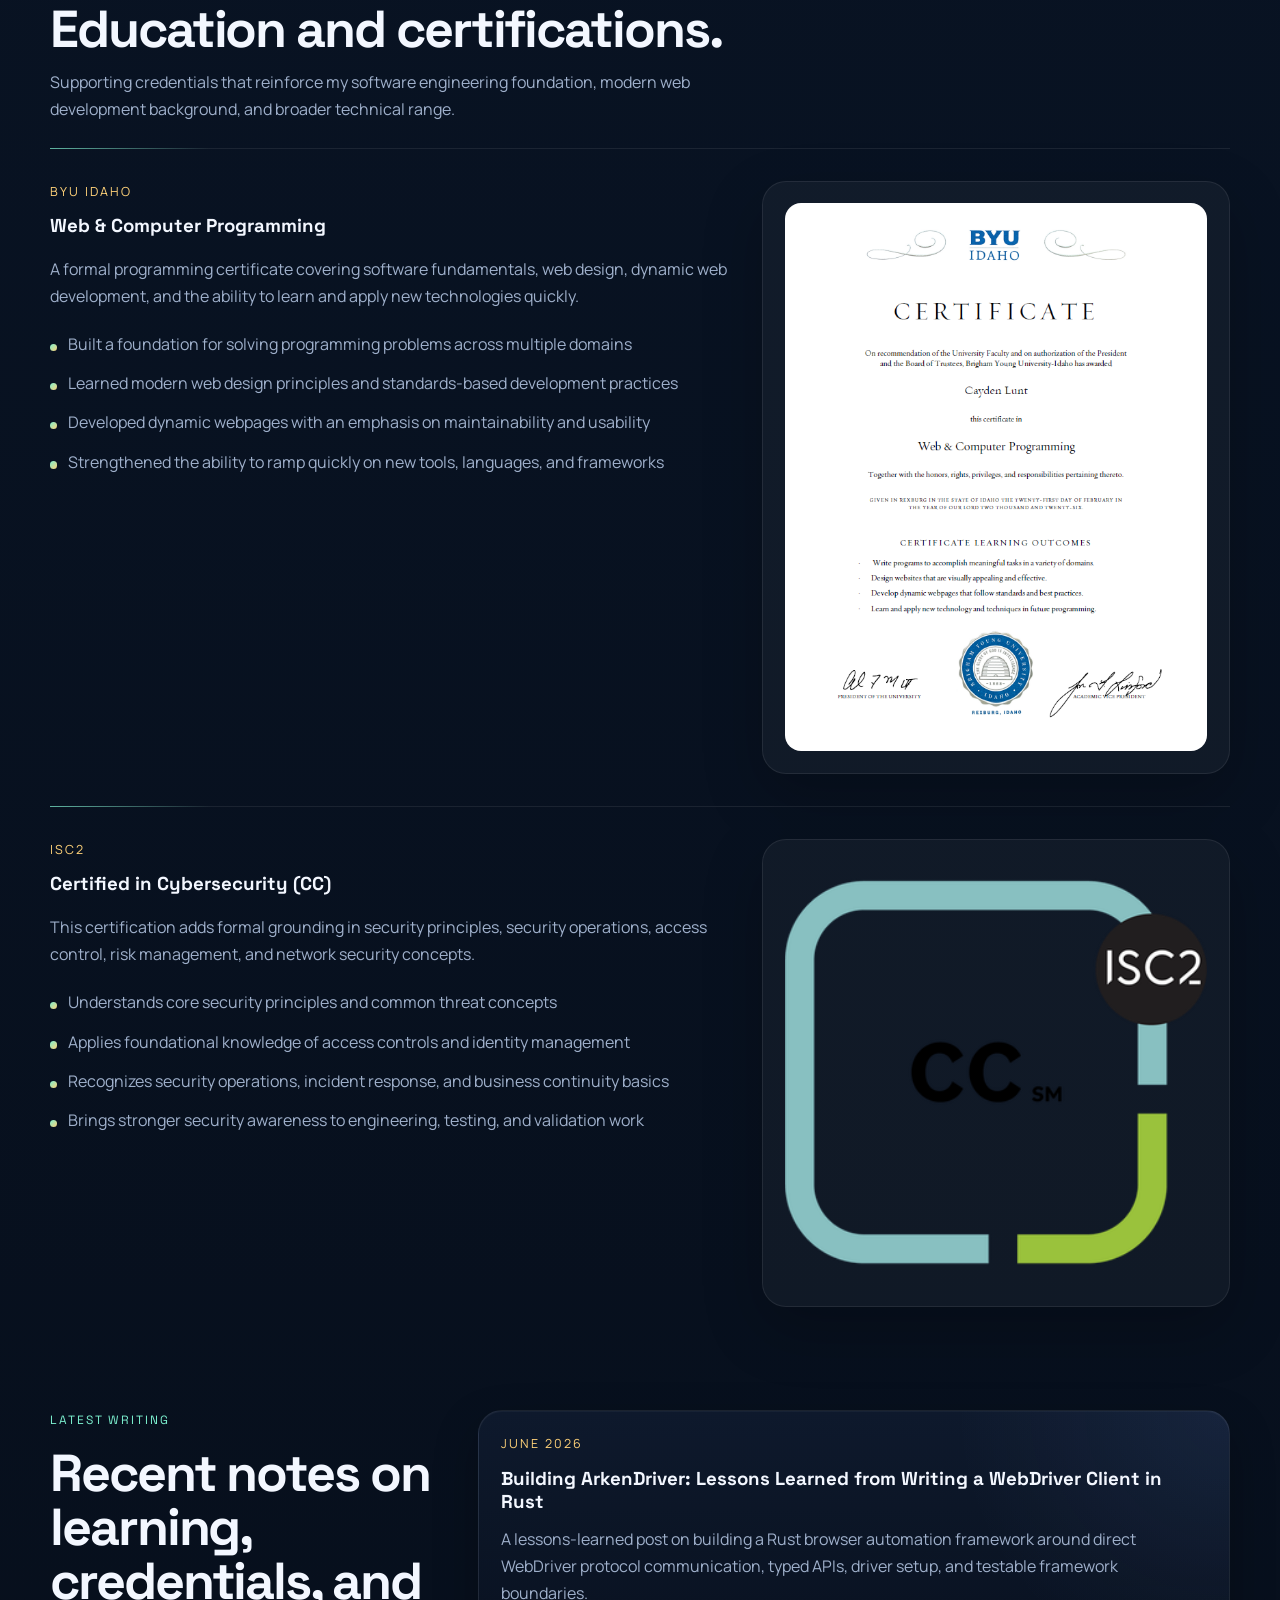
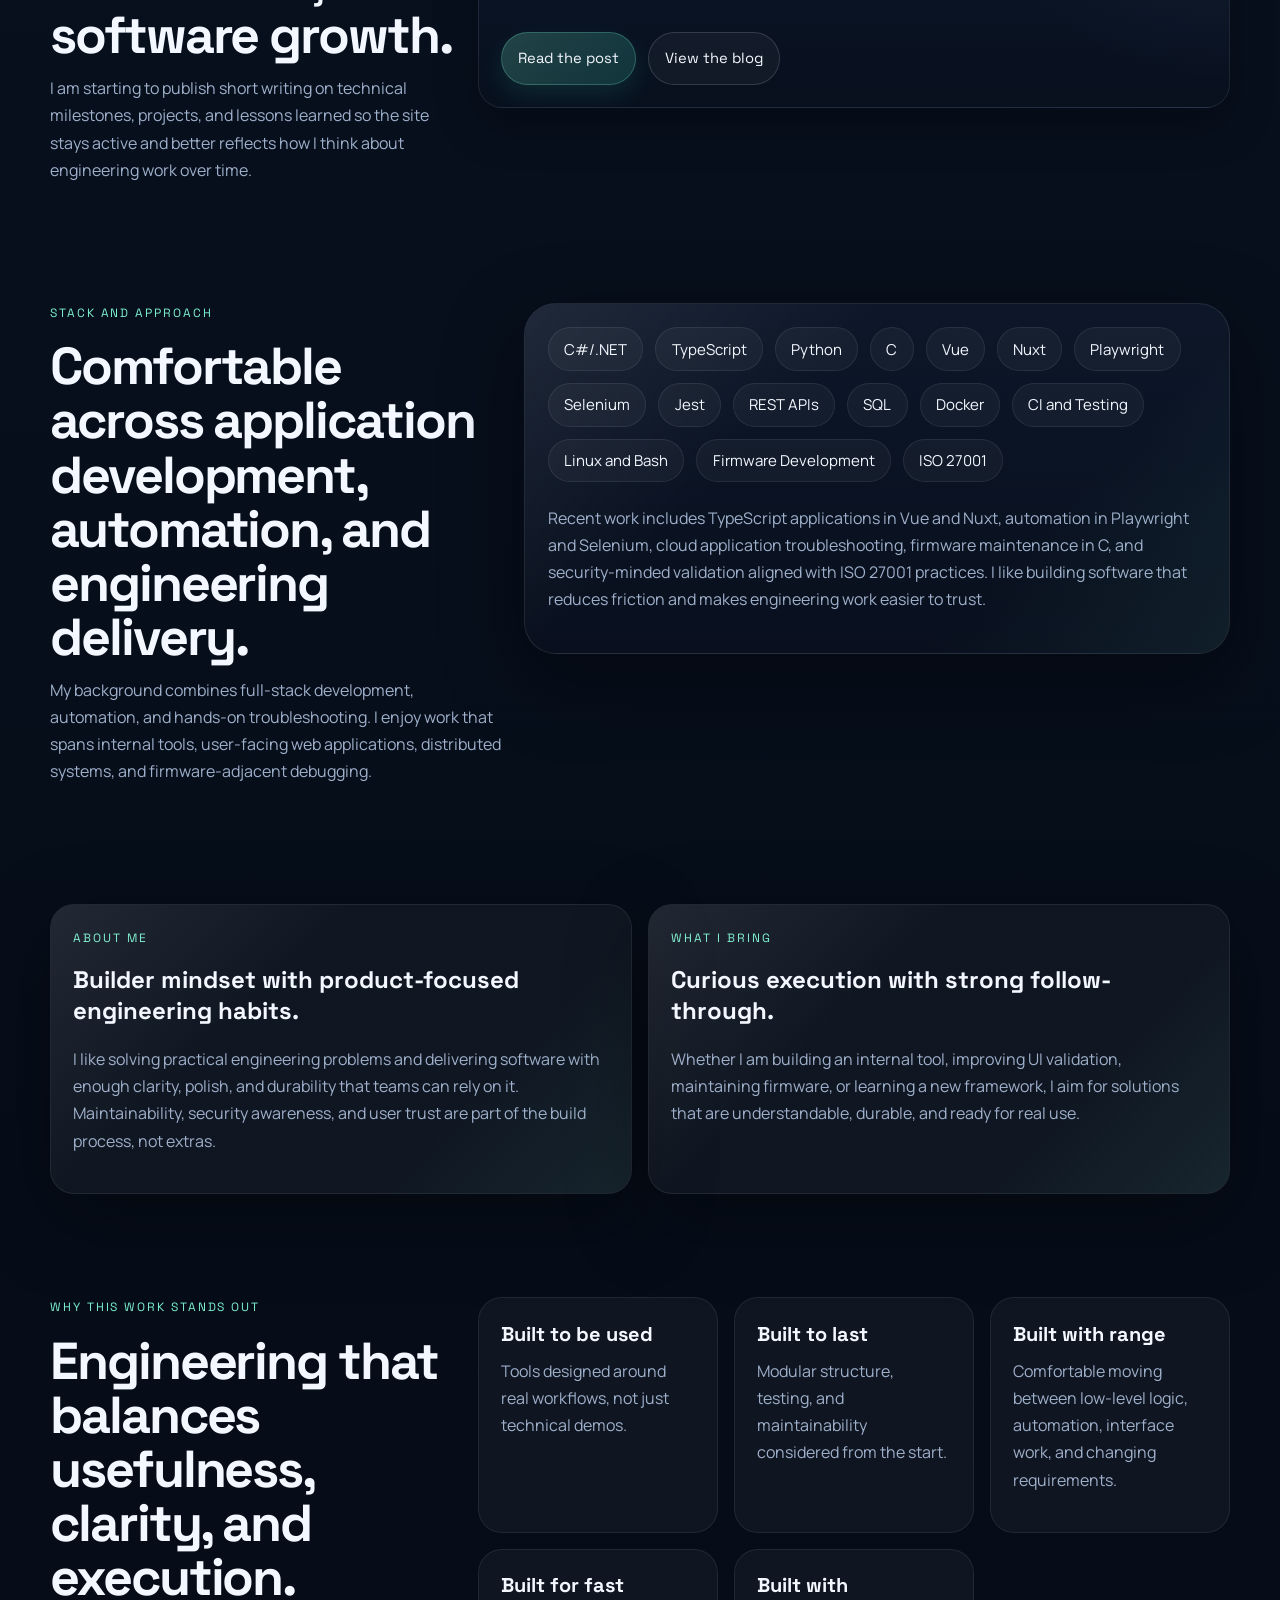
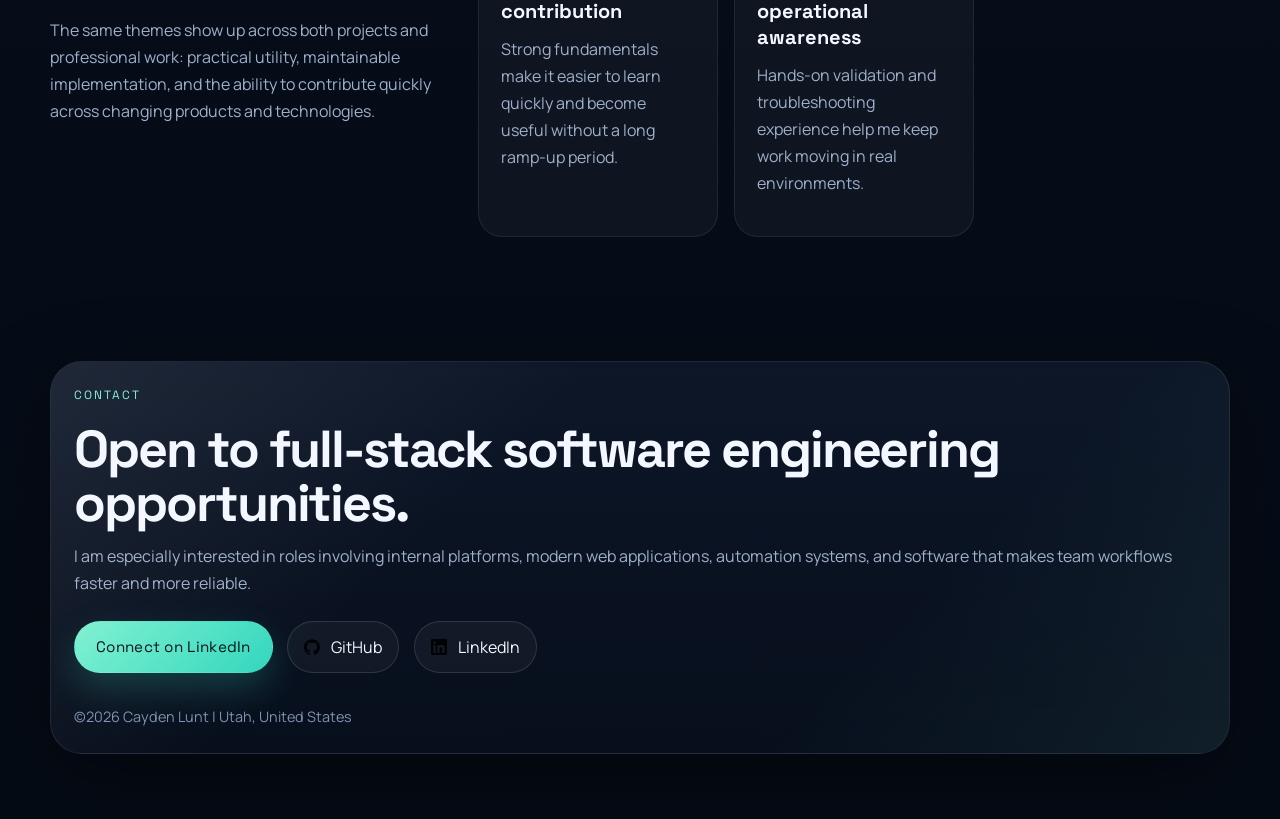
==== commit 3c43689d: "Added new project" ====
--- a/index.html
+++ b/index.html
@@ -214,7 +214,7 @@
         </div>
         <div class="projects-spotlight-stats">
           <div>
-            <strong>7</strong>
+            <strong>8</strong>
             <span>Featured projects</span>
           </div>
           <div>
@@ -222,7 +222,7 @@
             <span>Live web demos</span>
           </div>
           <div>
-            <strong>7</strong>
+            <strong>8</strong>
             <span>GitHub repositories</span>
           </div>
         </div>
@@ -245,6 +245,25 @@
             <a class="project-link-button project-link-button-accent" href="https://github.com/Hibob555556/PgSeek"
               target="_blank" rel="noopener">View on GitHub</a>
             <a class="project-link-button" href="blog/learning-search-systems-with-pgsearch.html">Read the writeup</a>
+          </p>
+        </article>
+
+        <article class="project-card" data-reveal>
+          <p class="project-type">Rust Browser Automation</p>
+          <h3>ArkenDriver</h3>
+          <p>
+            A from-scratch Rust WebDriver client built to explore browser automation below the Selenium layer, with
+            direct protocol communication, typed APIs, async HTTP, and driver setup concerns.
+          </p>
+          <ul>
+            <li>Talks directly to the W3C WebDriver protocol for sessions, navigation, element lookup, clicks, and typing</li>
+            <li>Separates session state, element behavior, configuration, ChromeDriver setup, and protocol testing</li>
+            <li>Uses fast protocol-level tests to validate request payloads and mocked WebDriver responses</li>
+          </ul>
+          <p class="project-links">
+            <a class="project-link-button project-link-button-accent" href="https://github.com/Hibob555556/ArkenDriver"
+              target="_blank" rel="noopener">View on GitHub</a>
+            <a class="project-link-button" href="blog/building-arkendriver-lessons-learned.html">Read the writeup</a>
           </p>
         </article>
 
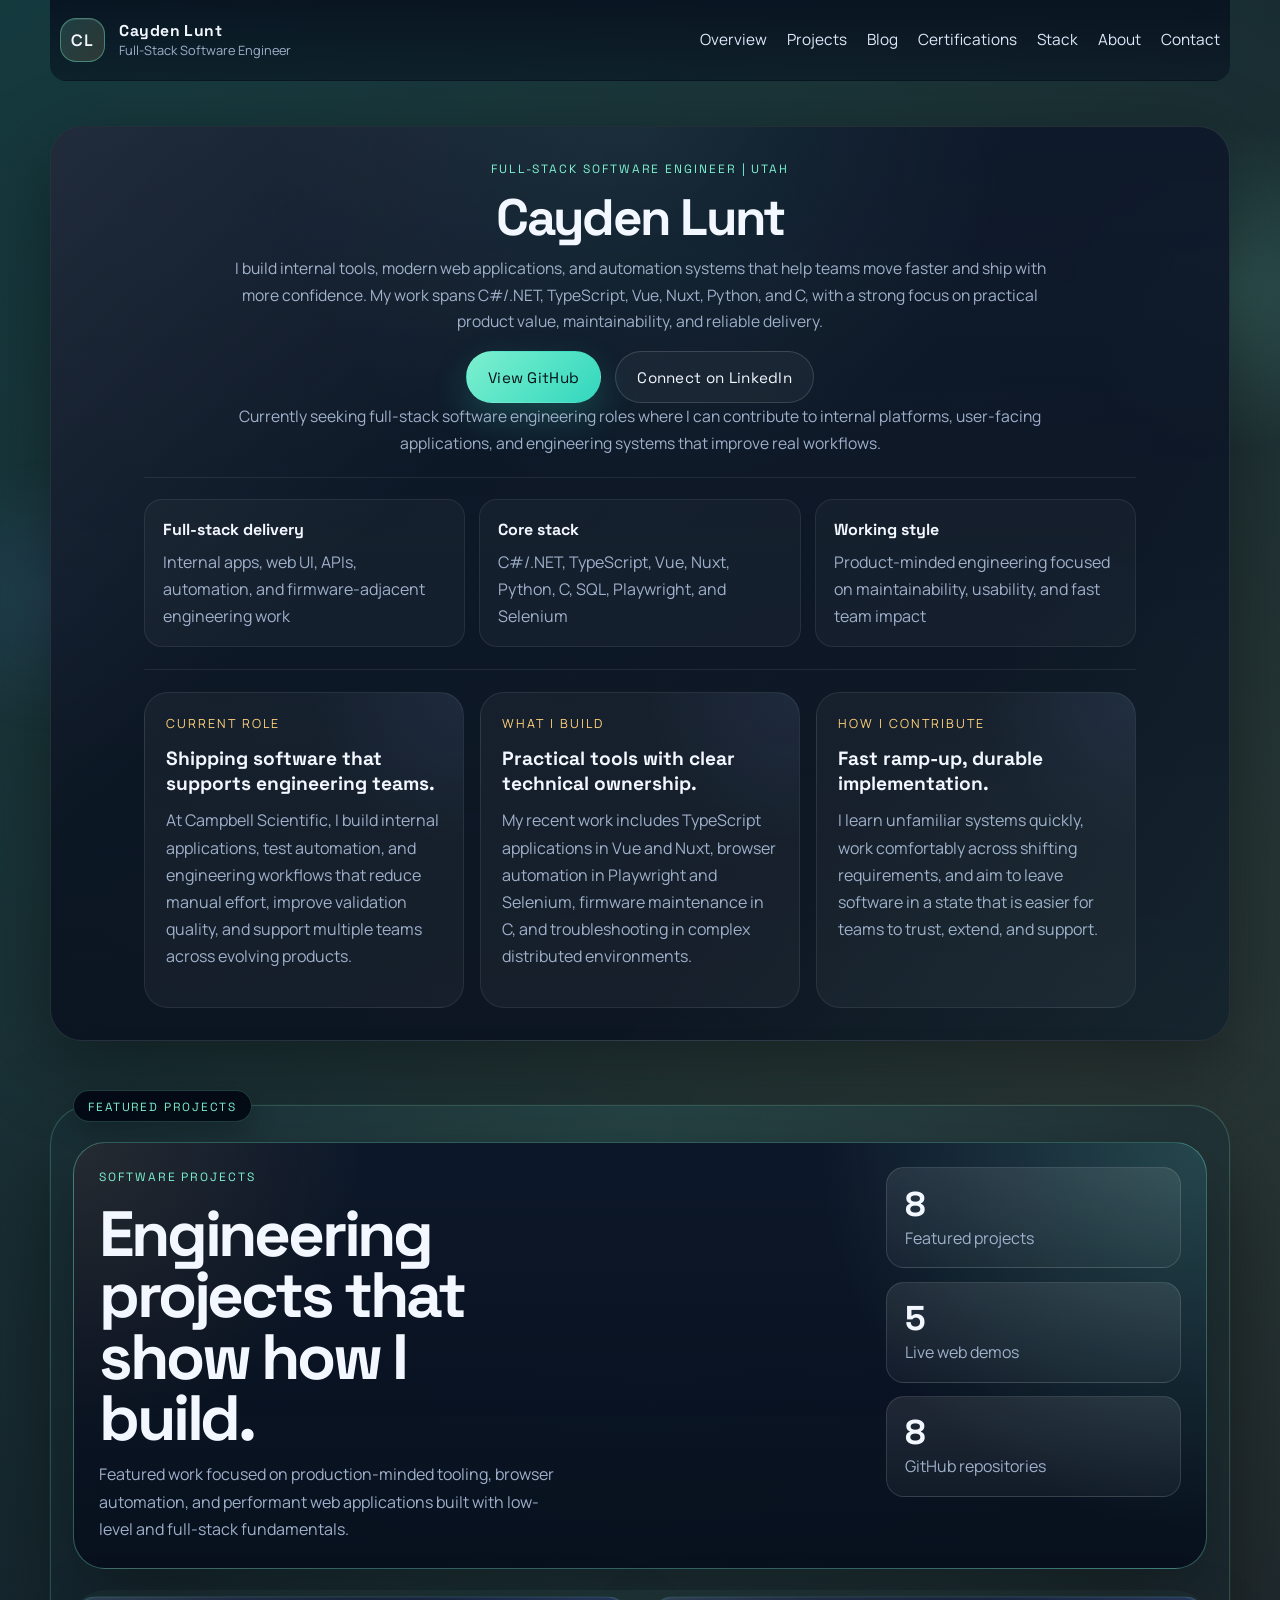
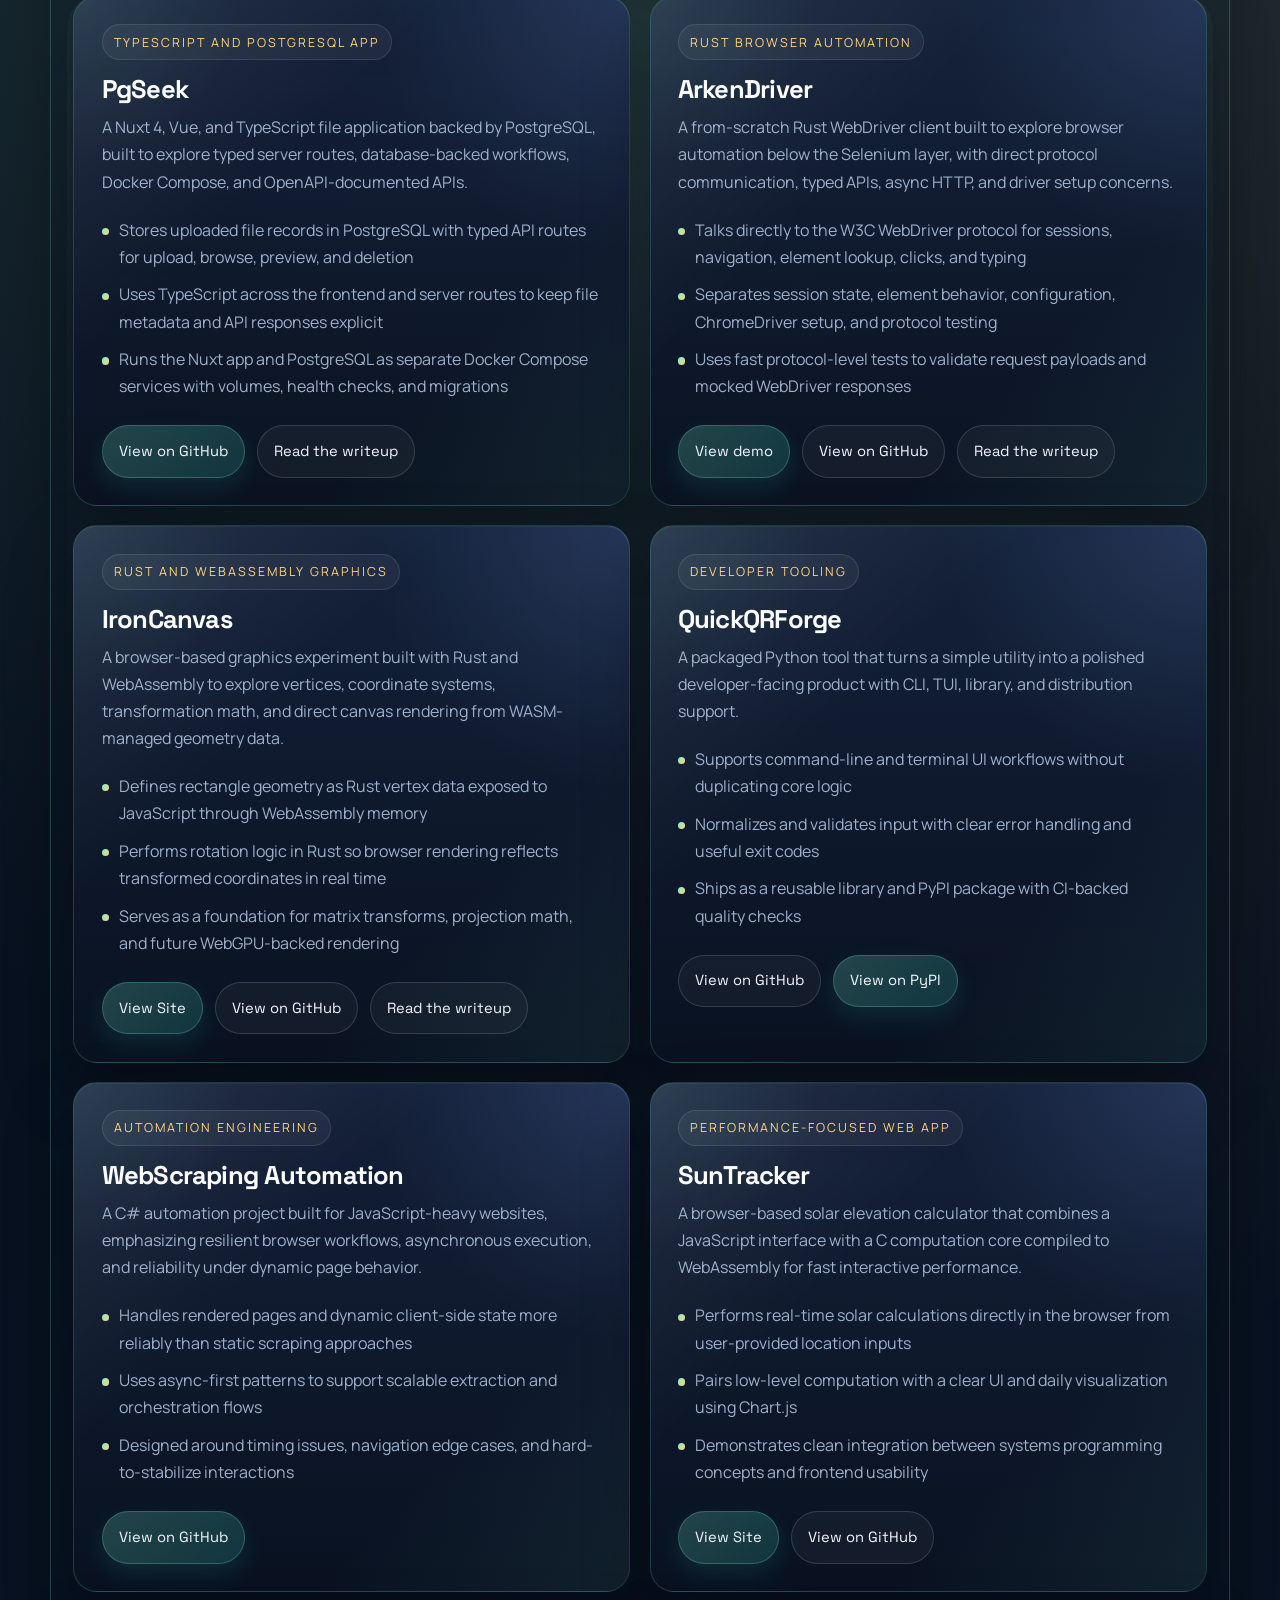
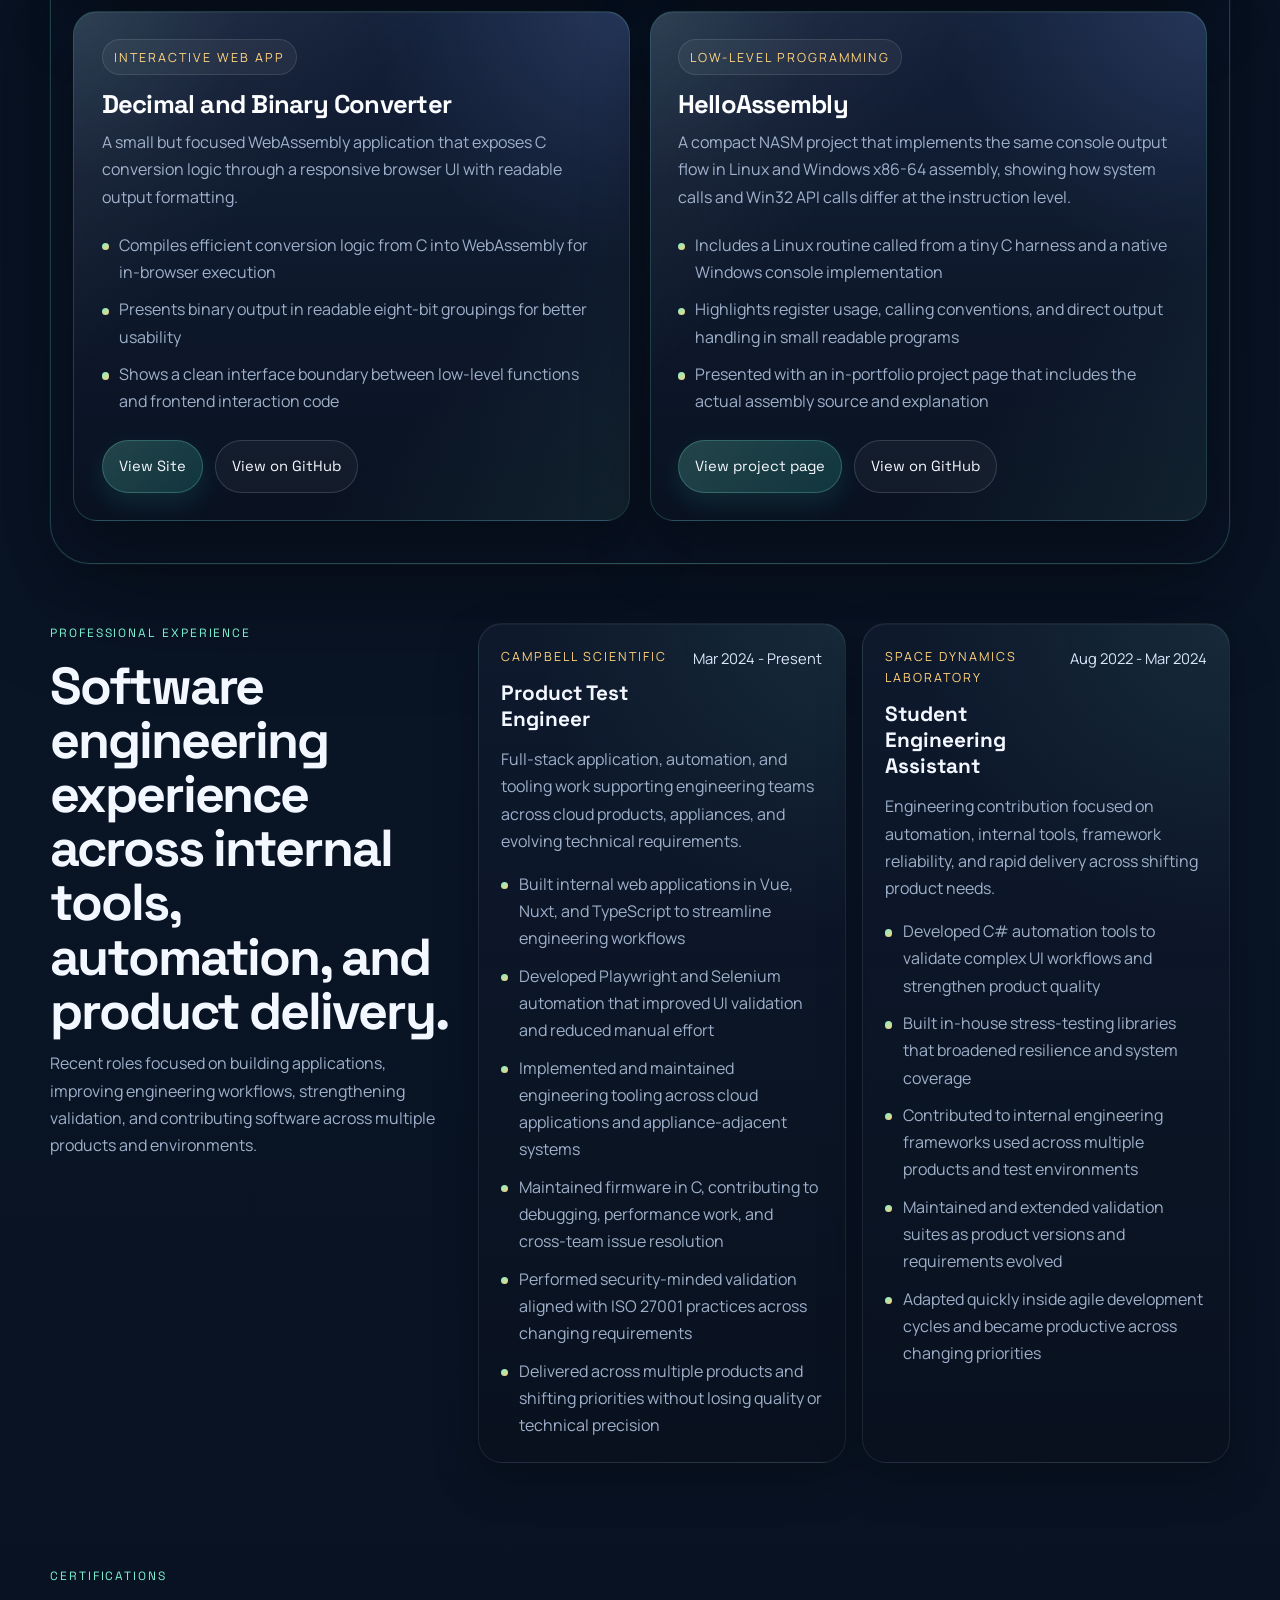
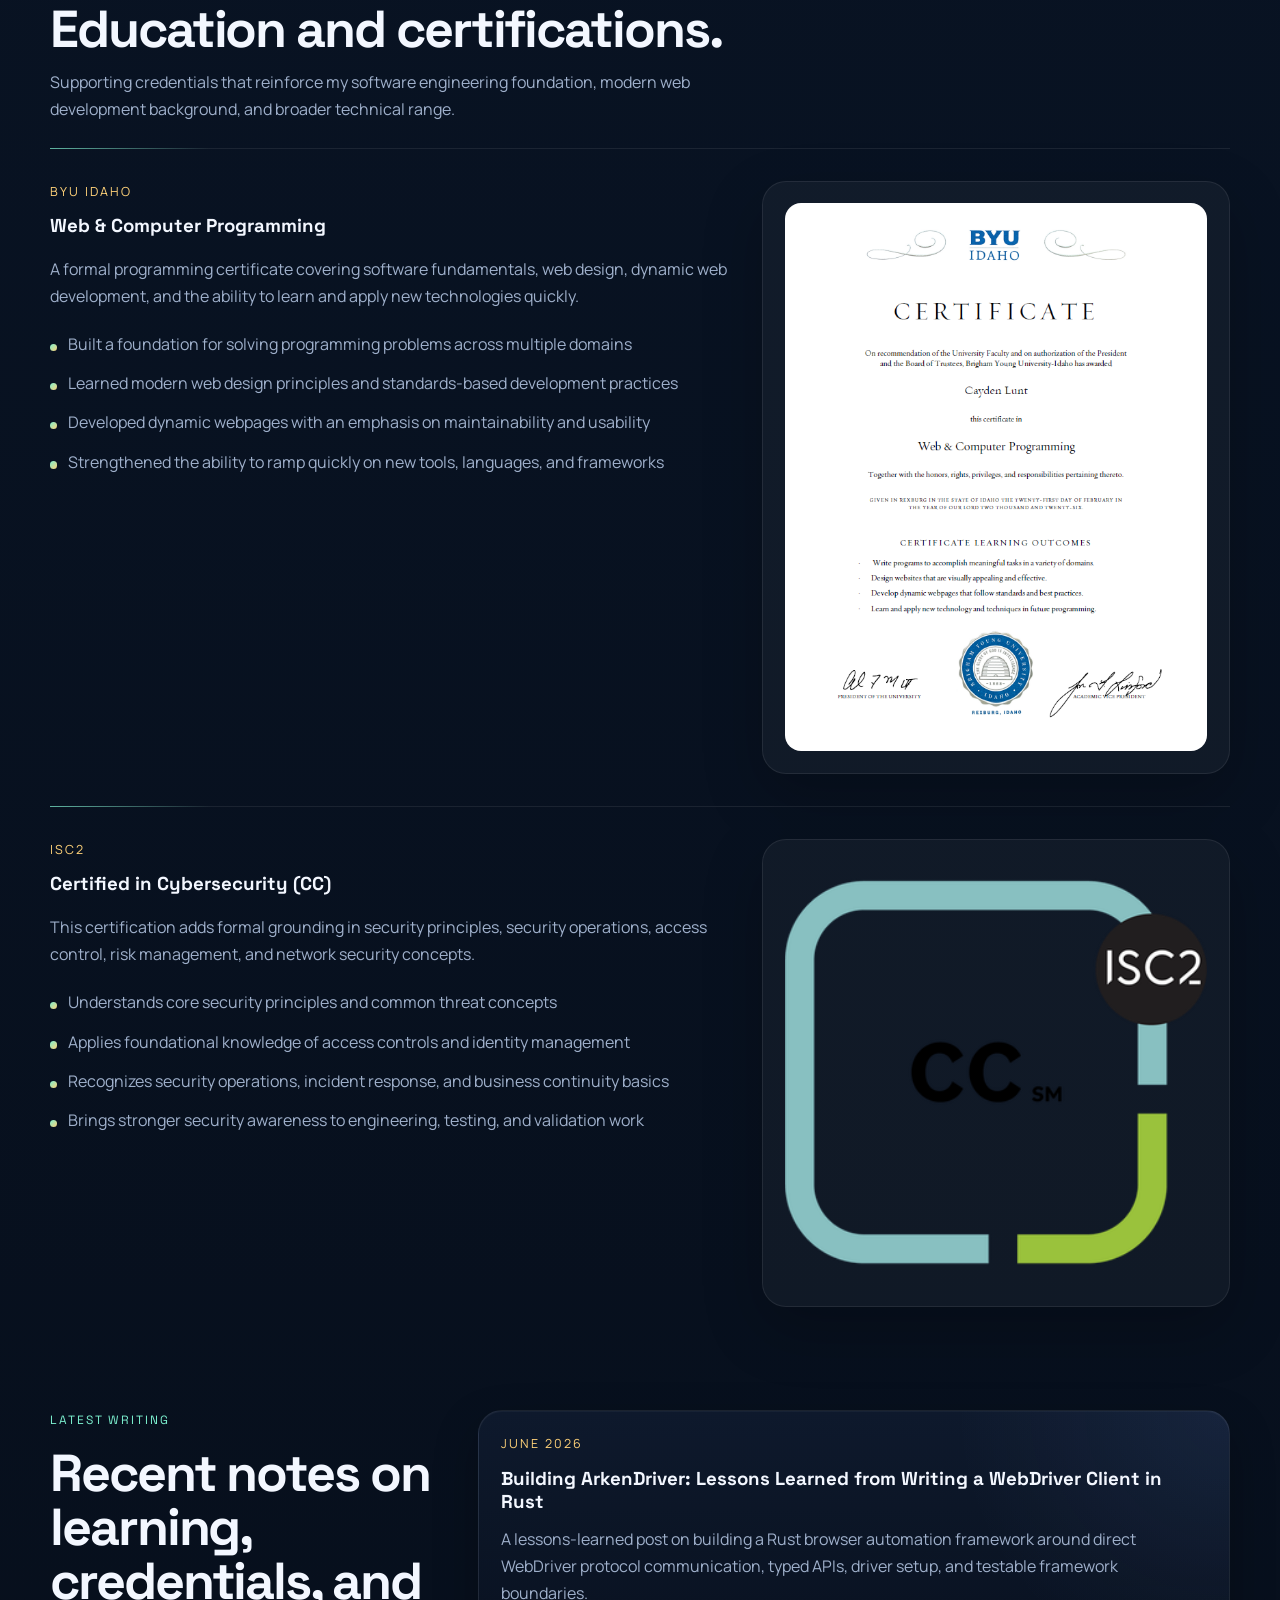
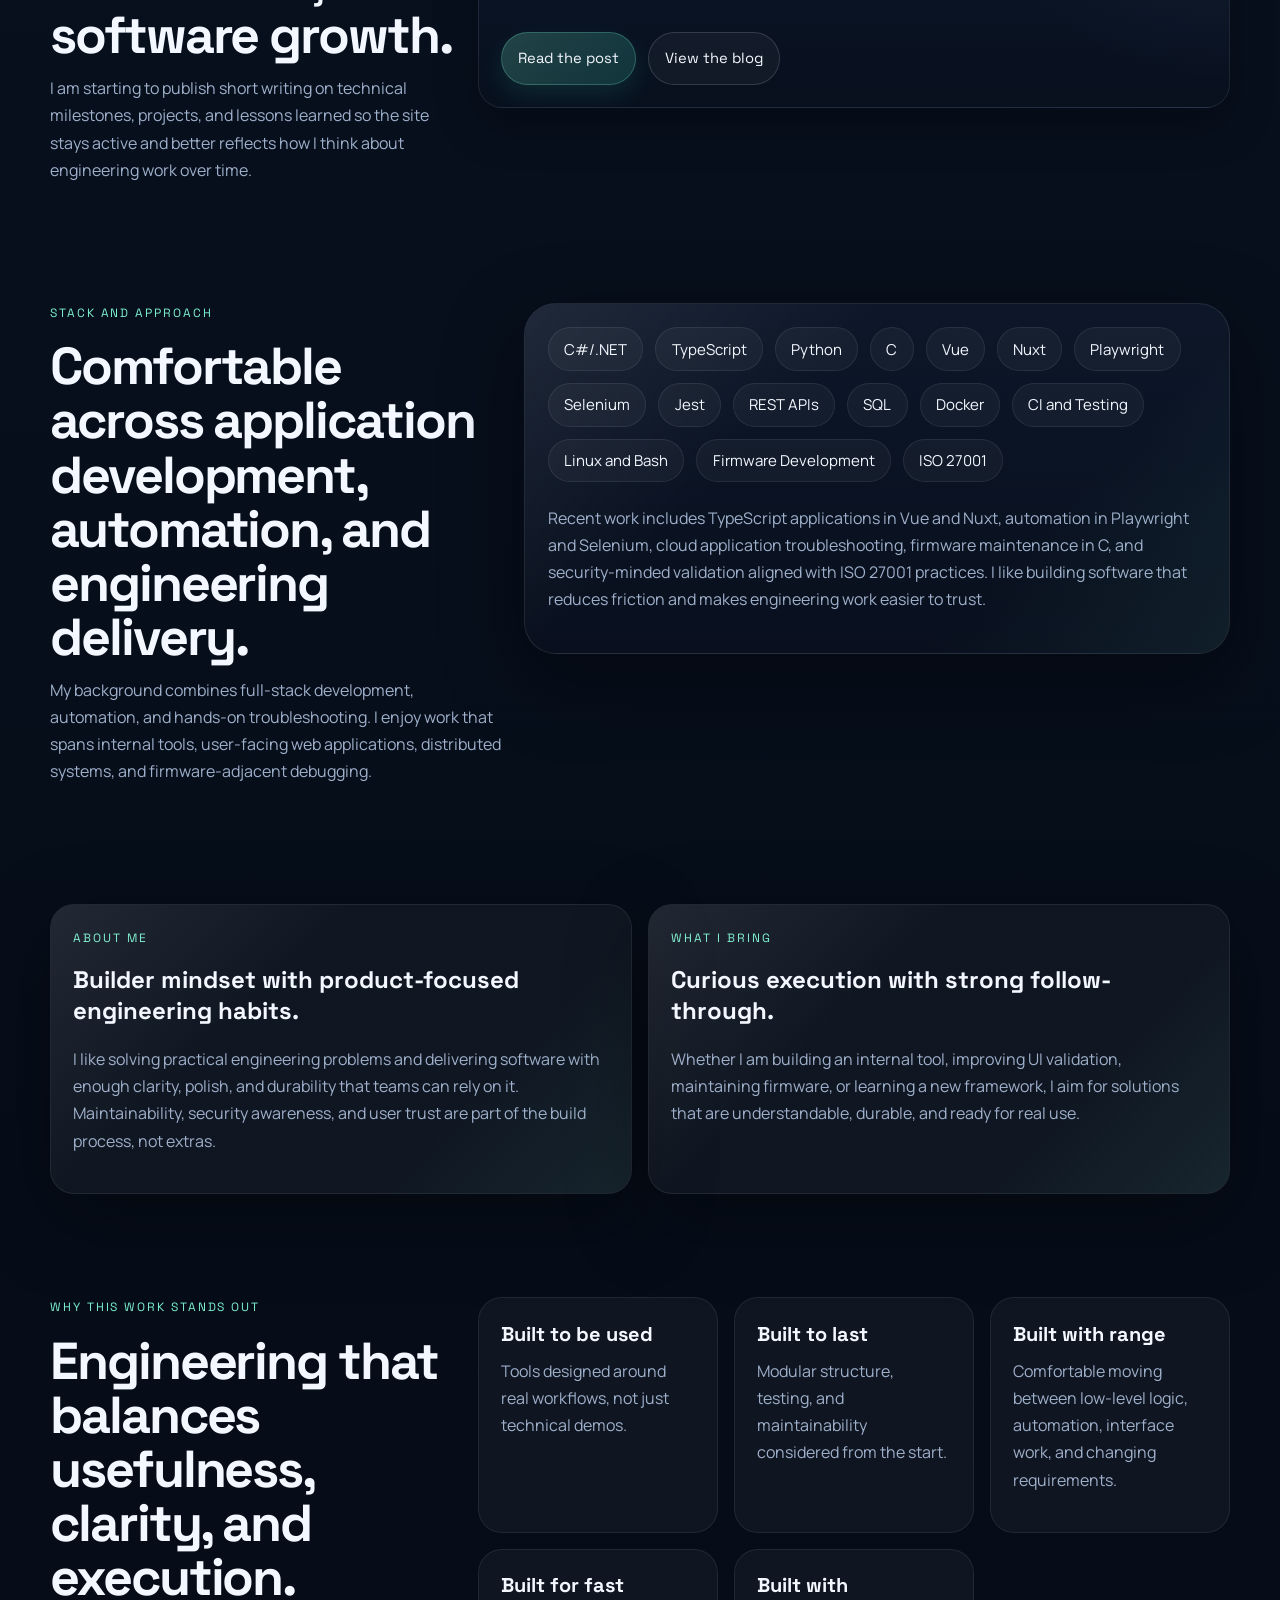
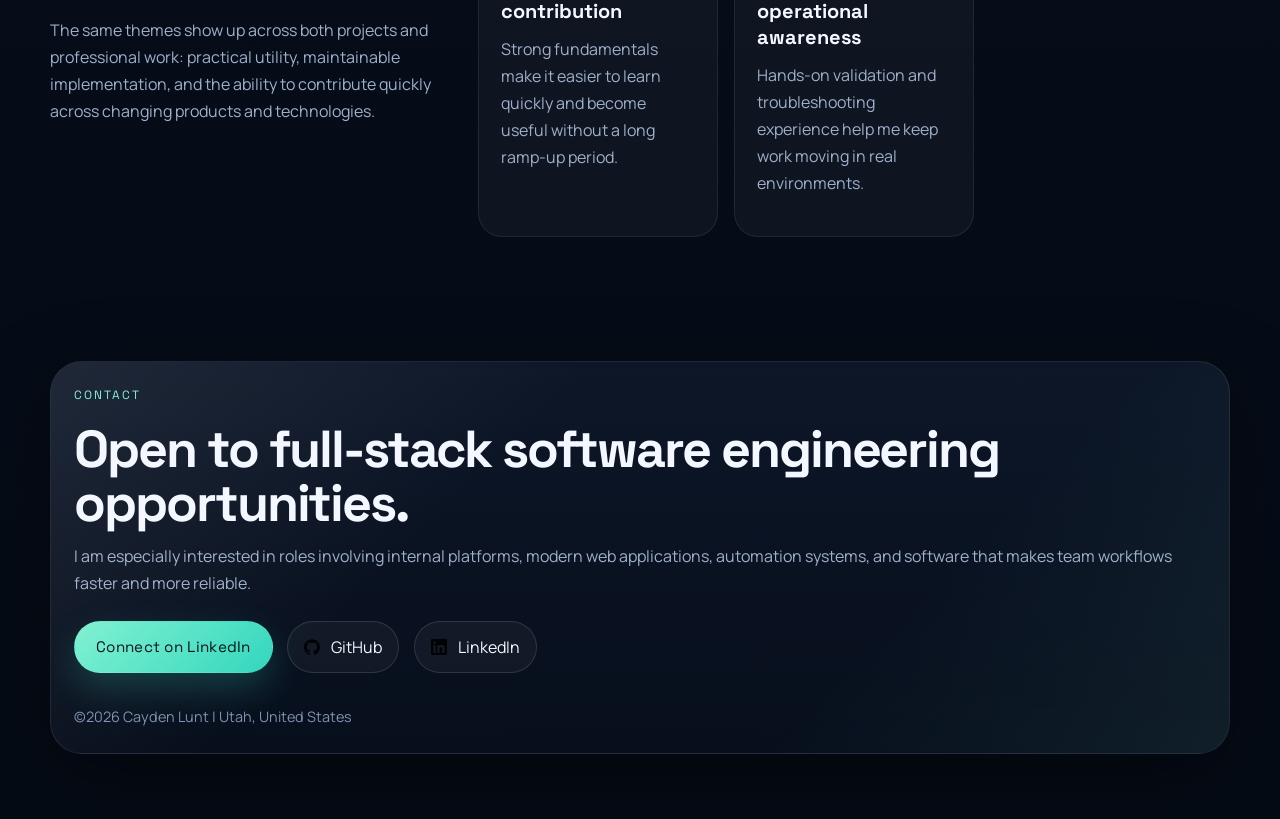
==== commit 793f32ee: "added web demo for ArkenDriver" ====
--- a/index.html
+++ b/index.html
@@ -218,7 +218,7 @@
             <span>Featured projects</span>
           </div>
           <div>
-            <strong>4</strong>
+            <strong>5</strong>
             <span>Live web demos</span>
           </div>
           <div>
@@ -261,7 +261,8 @@
             <li>Uses fast protocol-level tests to validate request payloads and mocked WebDriver responses</li>
           </ul>
           <p class="project-links">
-            <a class="project-link-button project-link-button-accent" href="https://github.com/Hibob555556/ArkenDriver"
+            <a class="project-link-button project-link-button-accent" href="projects/arkendriver-demo.html">View demo</a>
+            <a class="project-link-button" href="https://github.com/Hibob555556/ArkenDriver"
               target="_blank" rel="noopener">View on GitHub</a>
             <a class="project-link-button" href="blog/building-arkendriver-lessons-learned.html">Read the writeup</a>
           </p>
--- a/styles/main.css
+++ b/styles/main.css
@@ -1046,6 +1046,210 @@
     color: #dfe8fb;
 }
 
+.arkendriver-demo-shell {
+    max-width: 72rem;
+    margin: 1.2rem auto 0;
+    padding: 1.5rem;
+    border: 1px solid rgba(124, 240, 207, 0.18);
+    border-radius: var(--radius-lg);
+    background:
+        radial-gradient(circle at top right, rgba(124, 240, 207, 0.13), transparent 28%),
+        linear-gradient(180deg, rgba(20, 33, 58, 0.95), rgba(9, 16, 30, 0.94));
+    box-shadow: 0 28px 70px rgba(0, 0, 0, 0.32);
+}
+
+.arkendriver-demo-header,
+.arkendriver-demo-actions,
+.arkendriver-demo-grid,
+.arkendriver-timeline {
+    display: grid;
+    gap: 1rem;
+}
+
+.arkendriver-demo-header {
+    margin-bottom: 1rem;
+}
+
+.arkendriver-demo-header h2 {
+    margin-bottom: 0;
+    font-size: clamp(1.75rem, 4vw, 2.7rem);
+    line-height: 1.05;
+}
+
+.arkendriver-demo-actions {
+    grid-template-columns: repeat(3, minmax(0, 1fr));
+}
+
+.arkendriver-demo-actions button {
+    width: 100%;
+    justify-content: center;
+    cursor: pointer;
+}
+
+.arkendriver-browser,
+.demo-panel {
+    overflow: hidden;
+    border: 1px solid rgba(255, 255, 255, 0.08);
+    border-radius: var(--radius-lg);
+    background: rgba(7, 17, 31, 0.84);
+}
+
+.browser-chrome {
+    display: grid;
+    grid-template-columns: 0.7rem 0.7rem 0.7rem minmax(0, 1fr);
+    align-items: center;
+    gap: 0.45rem;
+    padding: 0.8rem;
+    border-bottom: 1px solid rgba(255, 255, 255, 0.08);
+}
+
+.browser-chrome span {
+    width: 0.7rem;
+    height: 0.7rem;
+    border-radius: 999px;
+    background: rgba(124, 240, 207, 0.65);
+}
+
+.browser-chrome span:nth-child(2) {
+    background: rgba(129, 168, 255, 0.75);
+}
+
+.browser-chrome span:nth-child(3) {
+    background: rgba(255, 255, 255, 0.45);
+}
+
+.browser-chrome div {
+    min-width: 0;
+    padding: 0.45rem 0.7rem;
+    overflow: hidden;
+    border: 1px solid rgba(255, 255, 255, 0.08);
+    border-radius: 999px;
+    color: var(--muted);
+    font-size: 0.82rem;
+    text-overflow: ellipsis;
+    white-space: nowrap;
+}
+
+.browser-page {
+    min-height: 22rem;
+    padding: 1.25rem;
+    background:
+        linear-gradient(135deg, rgba(255, 255, 255, 0.05), transparent 45%),
+        rgba(255, 255, 255, 0.02);
+}
+
+.browser-kicker {
+    margin-bottom: 0.35rem;
+    color: var(--accent);
+    font-size: 0.8rem;
+    font-weight: 800;
+    text-transform: uppercase;
+}
+
+.browser-page h3 {
+    margin-bottom: 1rem;
+    color: #fbfdff;
+    font-size: 1.55rem;
+}
+
+.browser-page label {
+    display: block;
+    margin-bottom: 0.45rem;
+    color: #dce6fb;
+    font-weight: 700;
+}
+
+.browser-page input {
+    width: 100%;
+    min-height: 3rem;
+    padding: 0.7rem 0.8rem;
+    border: 1px solid rgba(255, 255, 255, 0.13);
+    border-radius: var(--radius-md);
+    background: rgba(255, 255, 255, 0.07);
+    color: #f7fbff;
+    font: inherit;
+}
+
+.browser-page[data-demo-state="found"] input,
+.browser-page[data-demo-state="filled"] input {
+    border-color: rgba(124, 240, 207, 0.55);
+    box-shadow: 0 0 0 3px rgba(124, 240, 207, 0.12);
+}
+
+.browser-page button {
+    width: 100%;
+    min-height: 3rem;
+    margin-top: 0.9rem;
+    border: 0;
+    border-radius: var(--radius-md);
+    background: linear-gradient(135deg, var(--accent), #9fb7ff);
+    color: #07111f;
+    font-weight: 900;
+}
+
+.browser-page[data-demo-state="clicked"] button {
+    background: linear-gradient(135deg, #dfffea, var(--accent));
+}
+
+.browser-status {
+    min-height: 3rem;
+    margin-top: 1rem;
+    padding: 0.85rem;
+    border-left: 3px solid rgba(124, 240, 207, 0.55);
+    border-radius: 0 var(--radius-md) var(--radius-md) 0;
+    background: rgba(124, 240, 207, 0.08);
+    color: #dce6fb;
+}
+
+.arkendriver-panels {
+    display: grid;
+    gap: 1rem;
+}
+
+.demo-panel pre {
+    min-height: 9.5rem;
+    margin: 0;
+    padding: 1rem;
+    overflow-x: auto;
+}
+
+.demo-panel code {
+    display: block;
+    color: #e9f4ff;
+    font-family: "Consolas", "SFMono-Regular", "Liberation Mono", monospace;
+    font-size: 0.9rem;
+    line-height: 1.5;
+    white-space: pre;
+}
+
+.arkendriver-timeline {
+    grid-template-columns: repeat(2, minmax(0, 1fr));
+    margin: 1rem 0 0;
+    padding: 0;
+    list-style: none;
+}
+
+.arkendriver-timeline li {
+    min-height: 2.85rem;
+    padding: 0.7rem 0.8rem;
+    border: 1px solid rgba(255, 255, 255, 0.08);
+    border-radius: var(--radius-md);
+    background: rgba(255, 255, 255, 0.04);
+    color: var(--muted);
+    font-weight: 800;
+    cursor: pointer;
+}
+
+.arkendriver-timeline li.is-complete {
+    color: #dce6fb;
+    border-color: rgba(124, 240, 207, 0.18);
+}
+
+.arkendriver-timeline li.is-active {
+    color: #07111f;
+    background: var(--accent);
+}
+
 .certification-panel {
     display: grid;
     gap: 1.5rem;
@@ -1439,9 +1643,15 @@
     }
 
     .project-article-shell,
-    .code-showcase {
+    .code-showcase,
+    .arkendriver-demo-shell {
         padding: 1.4rem;
         border-radius: 26px;
+    }
+
+    .arkendriver-demo-actions,
+    .arkendriver-timeline {
+        grid-template-columns: 1fr;
     }
 
     .code-block-label {
--- a/styles/large.css
+++ b/styles/large.css
@@ -42,6 +42,24 @@
         grid-template-columns: repeat(2, minmax(0, 1fr));
     }
 
+    .arkendriver-demo-header {
+        grid-template-columns: minmax(0, 1fr) auto;
+        align-items: end;
+    }
+
+    .arkendriver-demo-actions {
+        width: min(28rem, 100%);
+    }
+
+    .arkendriver-demo-grid {
+        grid-template-columns: minmax(19rem, 0.9fr) minmax(0, 1.1fr);
+        align-items: stretch;
+    }
+
+    .arkendriver-timeline {
+        grid-template-columns: repeat(6, minmax(0, 1fr));
+    }
+
     .overview-notes {
         grid-template-columns: repeat(3, minmax(0, 1fr));
     }
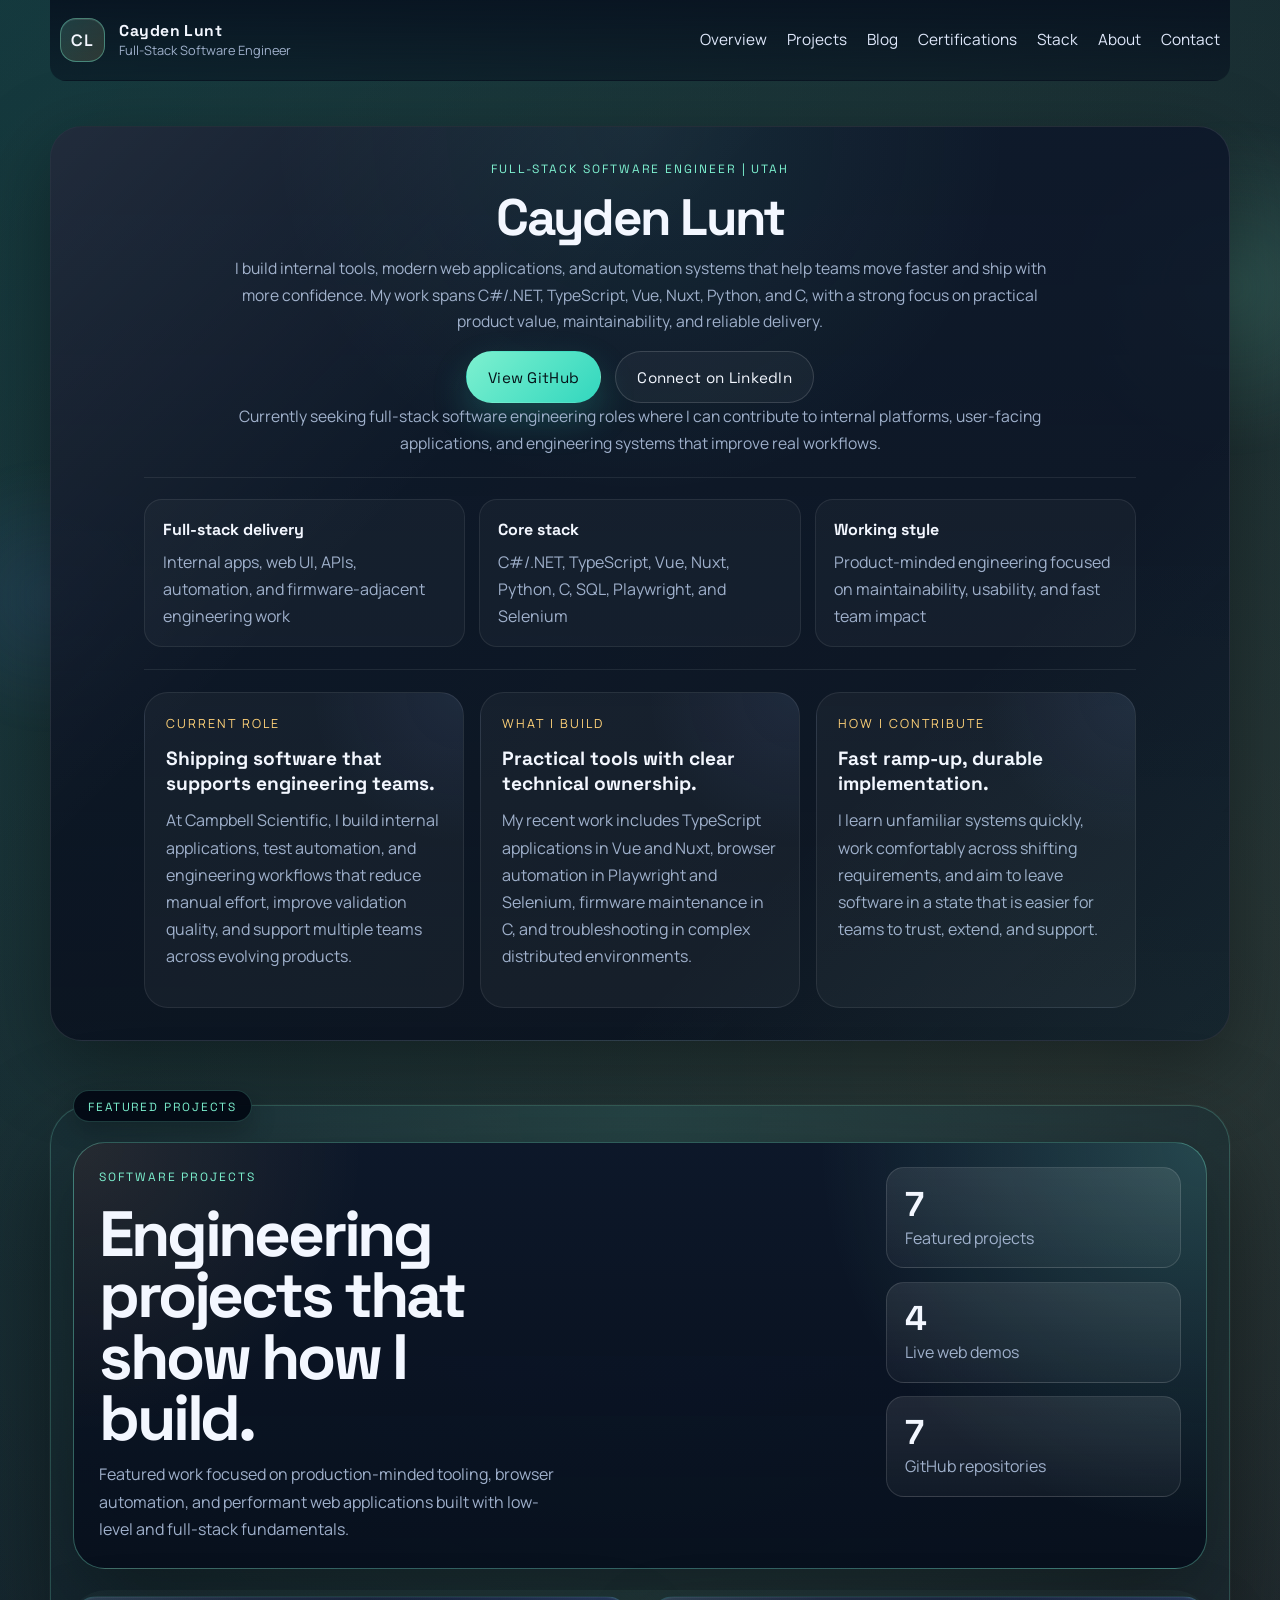
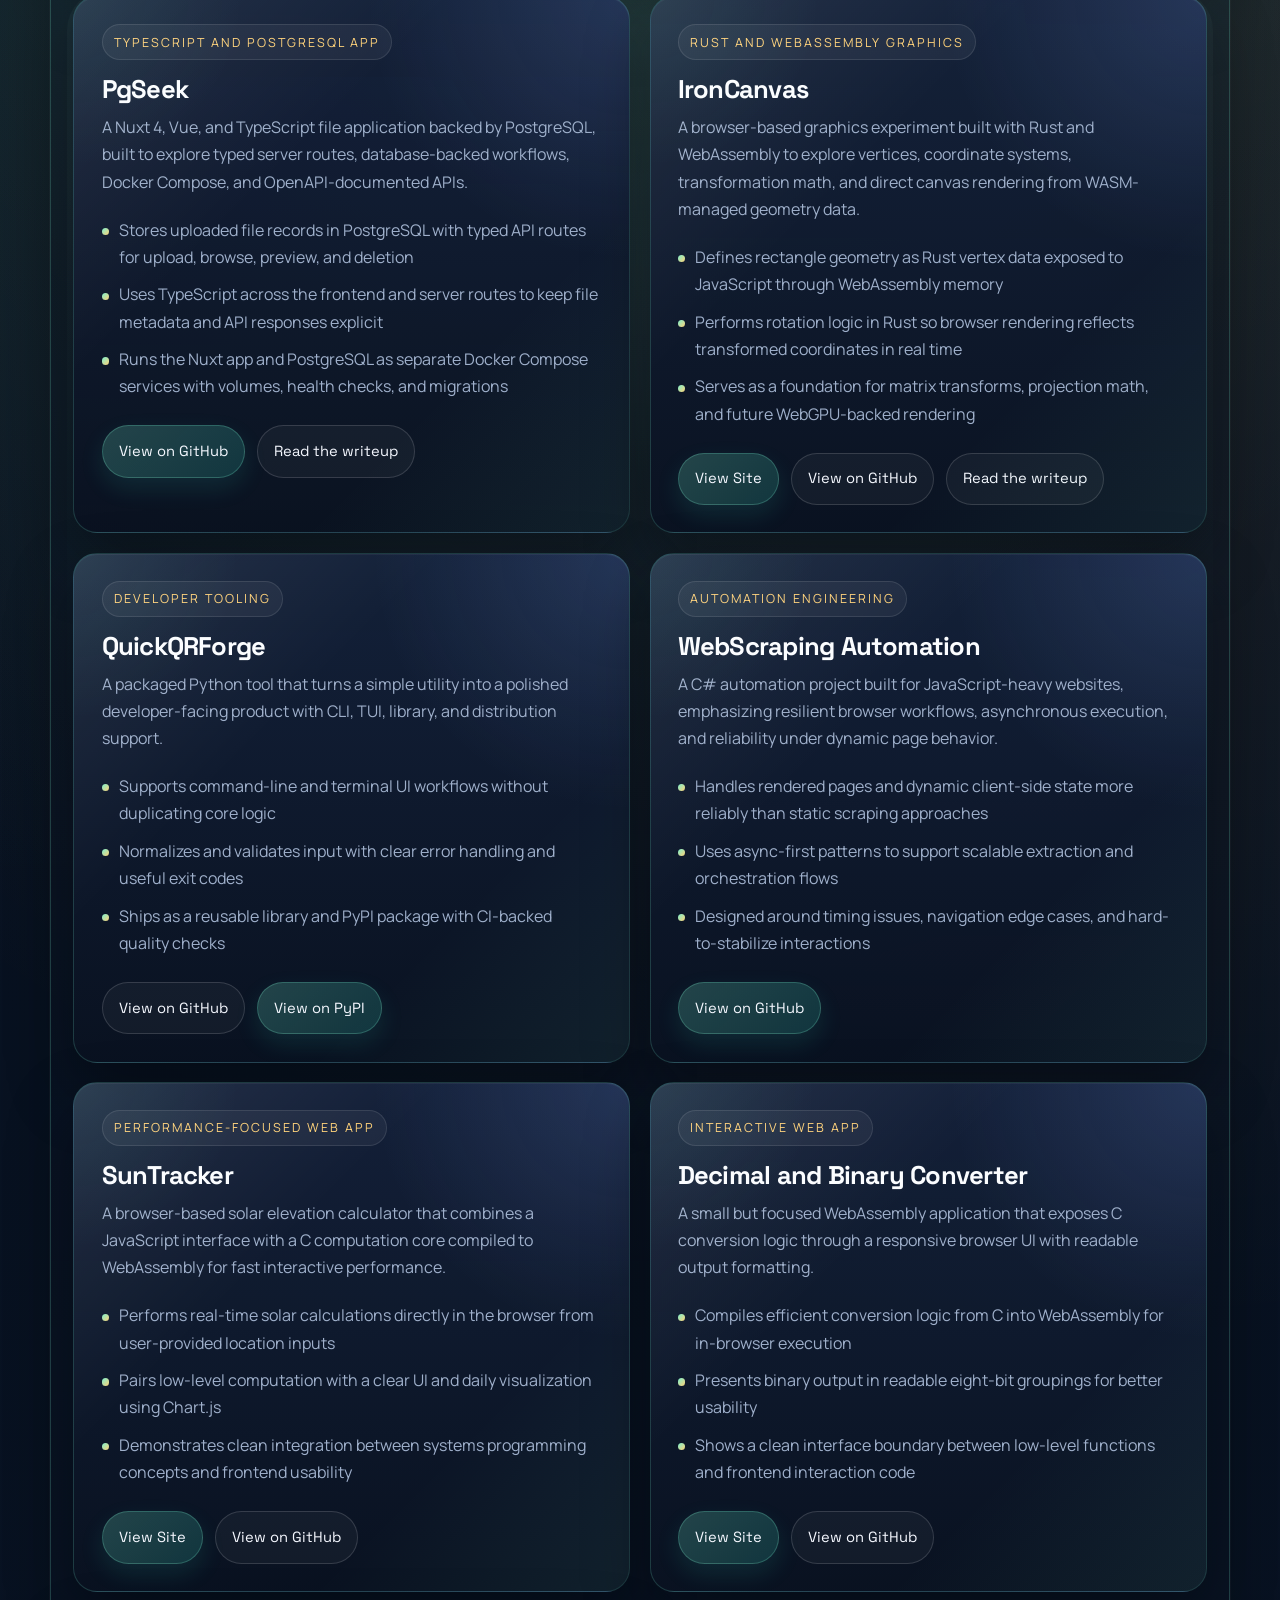
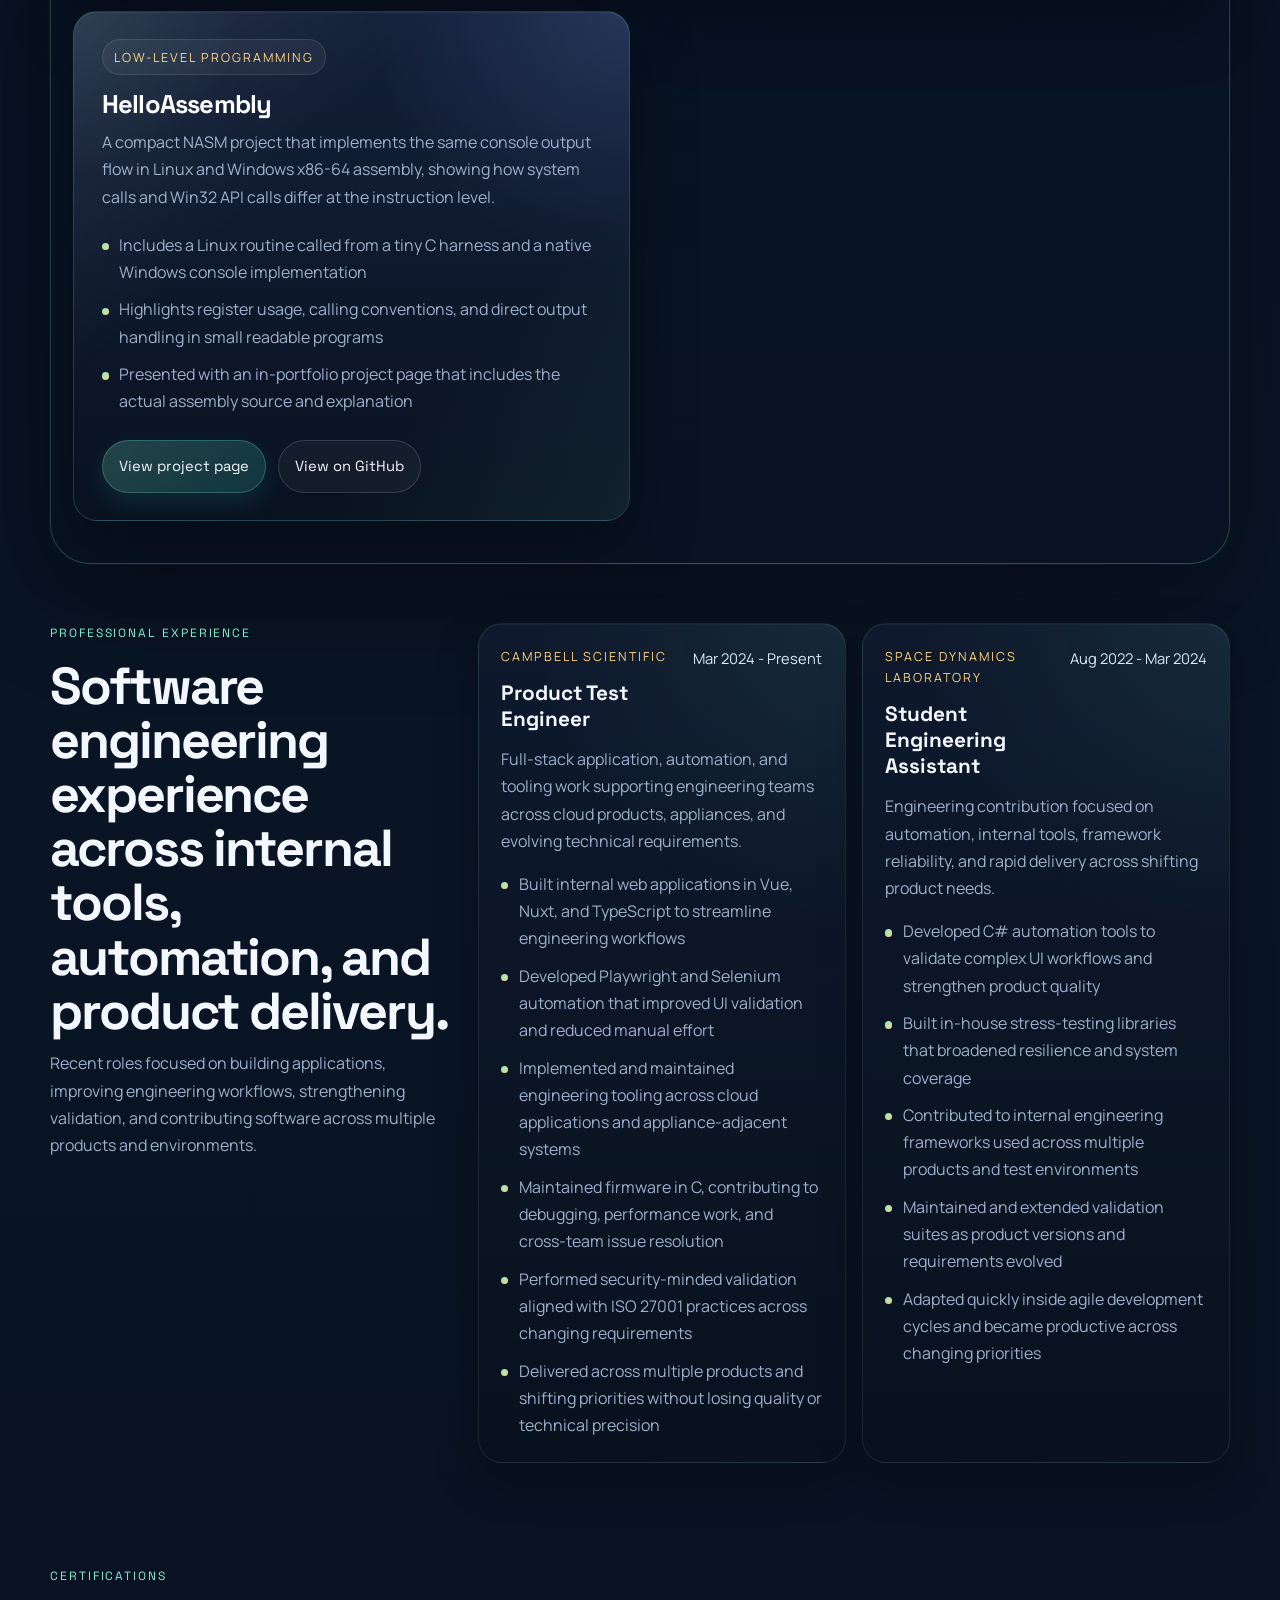
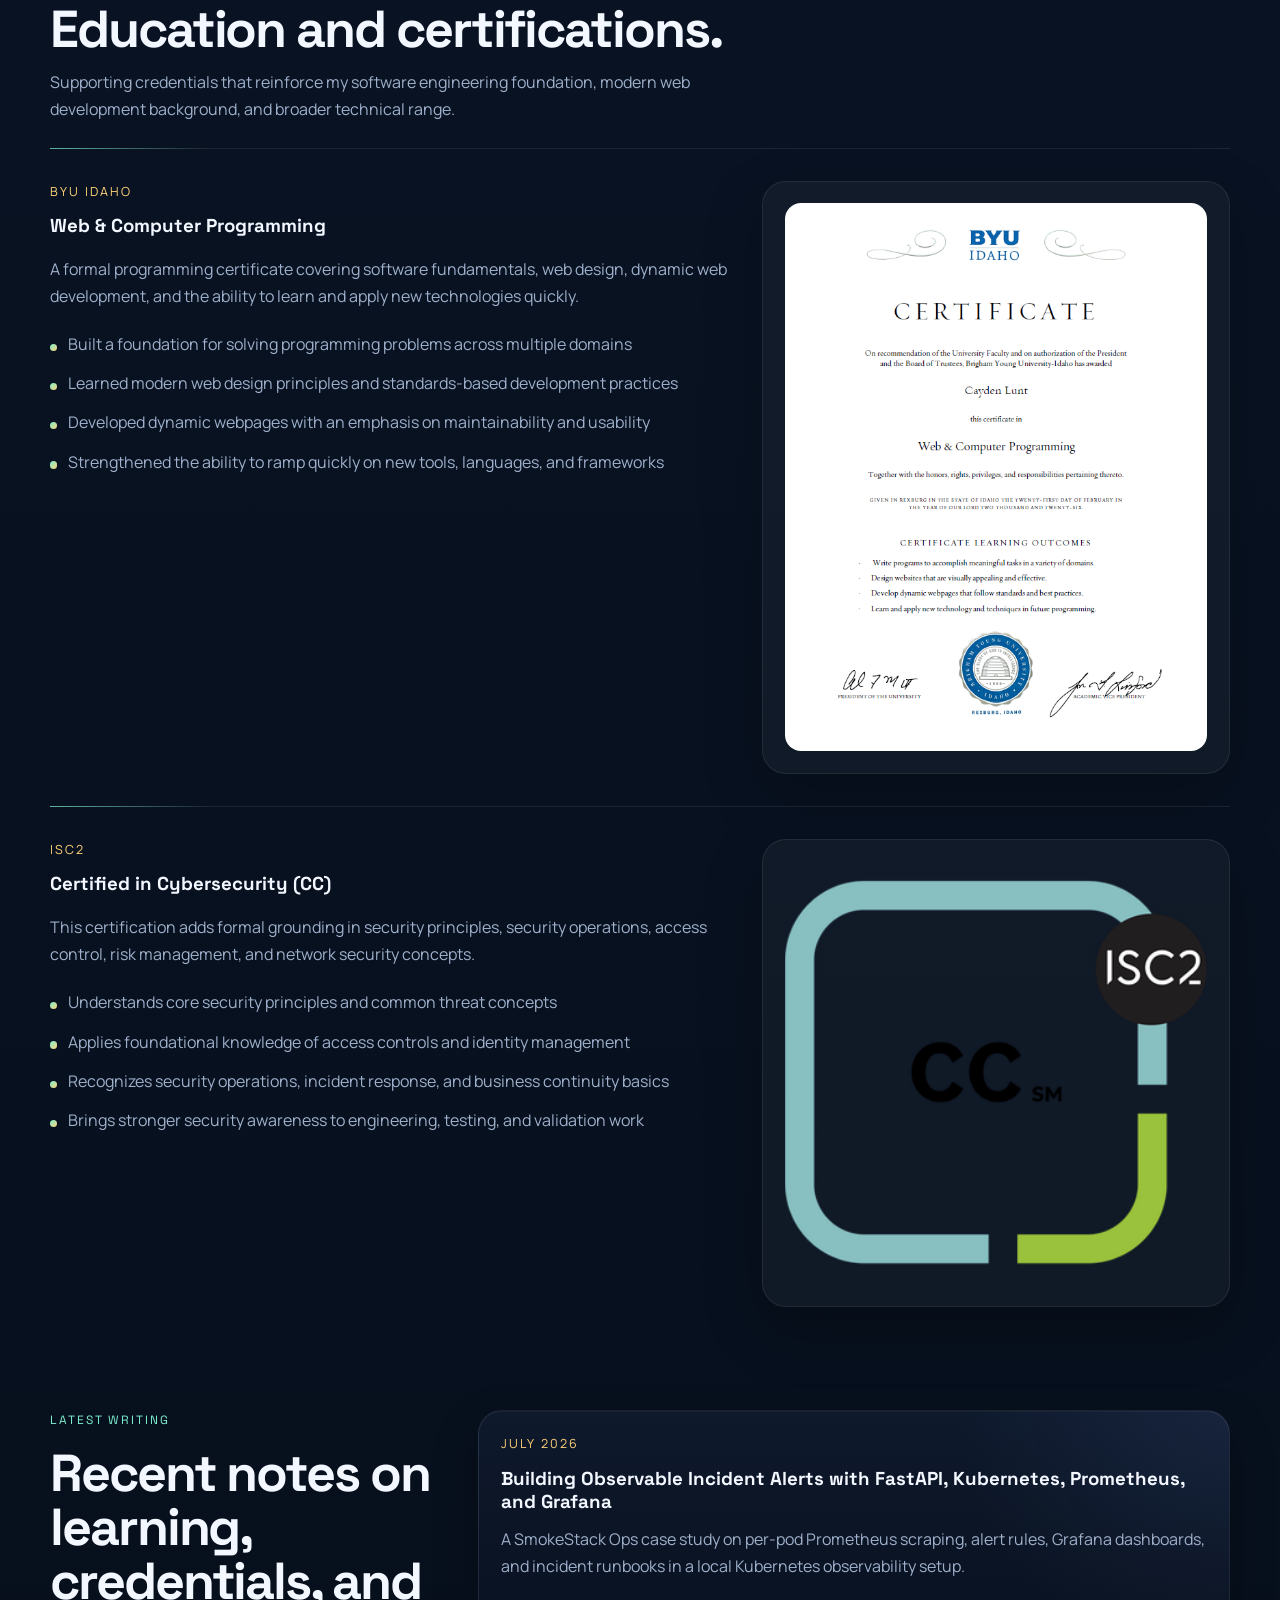
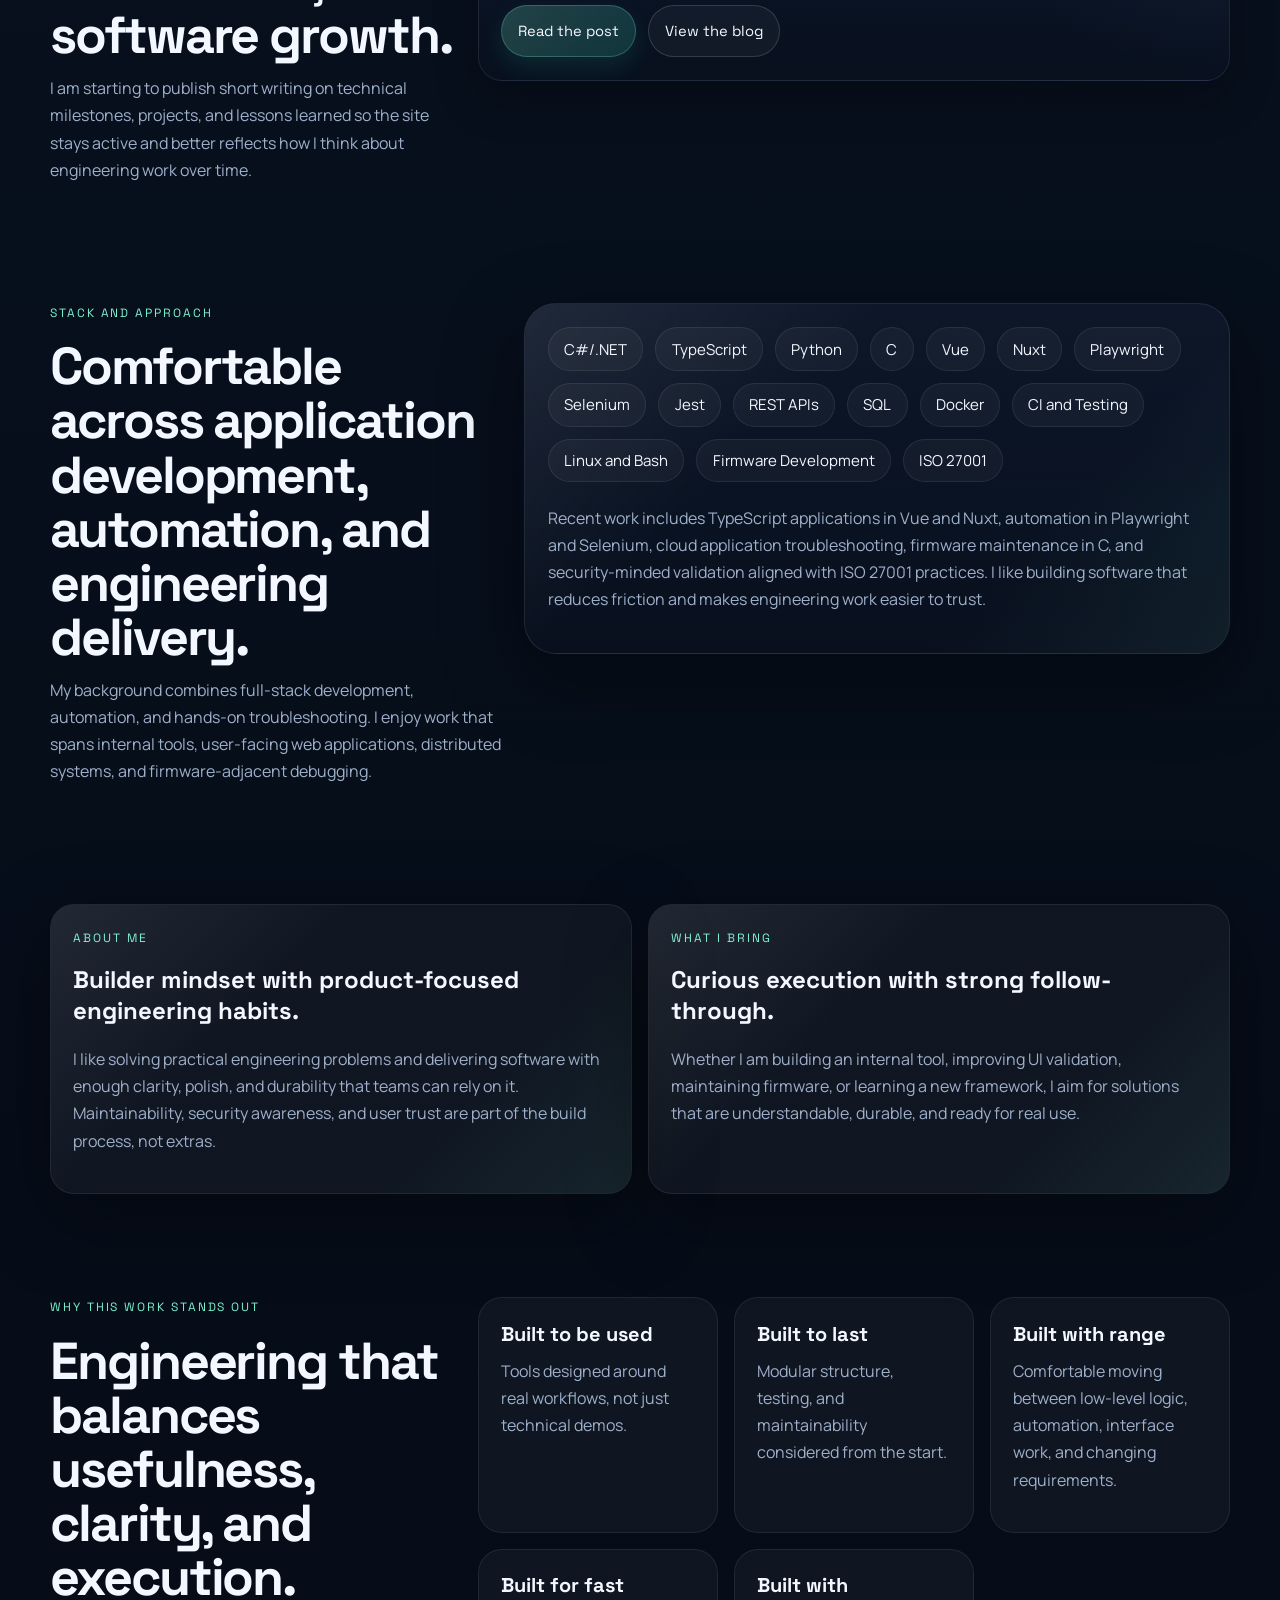
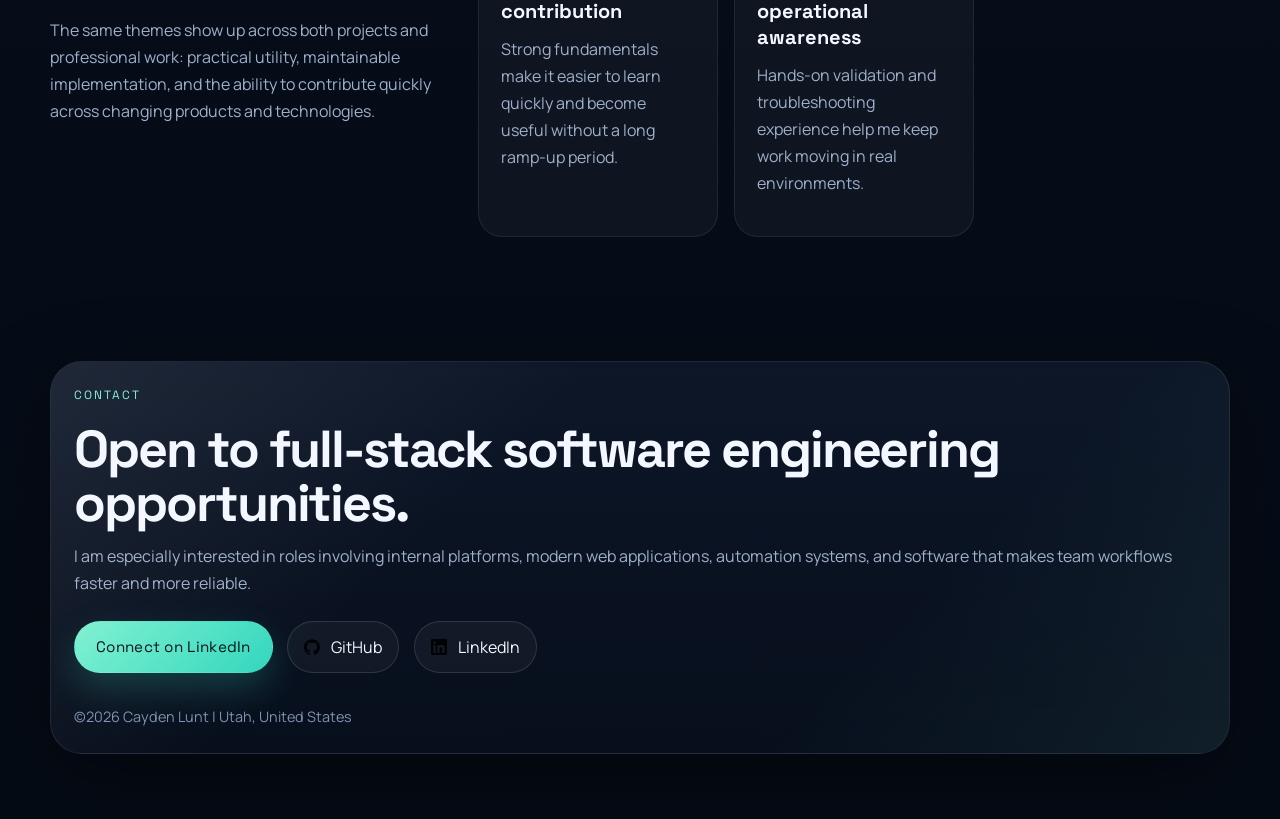
==== commit 0f08d70e: "adding blogpost about smokestack" ====
--- a/index.html
+++ b/index.html
@@ -214,15 +214,15 @@
         </div>
         <div class="projects-spotlight-stats">
           <div>
-            <strong>8</strong>
+            <strong>7</strong>
             <span>Featured projects</span>
           </div>
           <div>
-            <strong>5</strong>
+            <strong>4</strong>
             <span>Live web demos</span>
           </div>
           <div>
-            <strong>8</strong>
+            <strong>7</strong>
             <span>GitHub repositories</span>
           </div>
         </div>
@@ -245,26 +245,6 @@
             <a class="project-link-button project-link-button-accent" href="https://github.com/Hibob555556/PgSeek"
               target="_blank" rel="noopener">View on GitHub</a>
             <a class="project-link-button" href="blog/learning-search-systems-with-pgsearch.html">Read the writeup</a>
-          </p>
-        </article>
-
-        <article class="project-card" data-reveal>
-          <p class="project-type">Rust Browser Automation</p>
-          <h3>ArkenDriver</h3>
-          <p>
-            A from-scratch Rust WebDriver client built to explore browser automation below the Selenium layer, with
-            direct protocol communication, typed APIs, async HTTP, and driver setup concerns.
-          </p>
-          <ul>
-            <li>Talks directly to the W3C WebDriver protocol for sessions, navigation, element lookup, clicks, and typing</li>
-            <li>Separates session state, element behavior, configuration, ChromeDriver setup, and protocol testing</li>
-            <li>Uses fast protocol-level tests to validate request payloads and mocked WebDriver responses</li>
-          </ul>
-          <p class="project-links">
-            <a class="project-link-button project-link-button-accent" href="projects/arkendriver-demo.html">View demo</a>
-            <a class="project-link-button" href="https://github.com/Hibob555556/ArkenDriver"
-              target="_blank" rel="noopener">View on GitHub</a>
-            <a class="project-link-button" href="blog/building-arkendriver-lessons-learned.html">Read the writeup</a>
           </p>
         </article>
 
@@ -510,15 +490,15 @@
 
         <div class="blog-highlight-grid">
           <article class="blog-highlight-card" data-reveal>
-            <p class="card-kicker">June 2026</p>
-            <h3>Building ArkenDriver: Lessons Learned from Writing a WebDriver Client in Rust</h3>
+            <p class="card-kicker">July 2026</p>
+            <h3>Building Observable Incident Alerts with FastAPI, Kubernetes, Prometheus, and Grafana</h3>
             <p>
-              A lessons-learned post on building a Rust browser automation framework around direct WebDriver protocol
-              communication, typed APIs, driver setup, and testable framework boundaries.
+              A SmokeStack Ops case study on per-pod Prometheus scraping, alert rules, Grafana dashboards, and
+              incident runbooks in a local Kubernetes observability setup.
             </p>
             <p class="project-links">
               <a class="project-link-button project-link-button-accent"
-                href="blog/building-arkendriver-lessons-learned.html">Read the post</a>
+                href="blog/building-observable-incident-alerts-fastapi-kubernetes-prometheus-grafana.html">Read the post</a>
               <a class="project-link-button" href="blog/">View the blog</a>
             </p>
           </article>
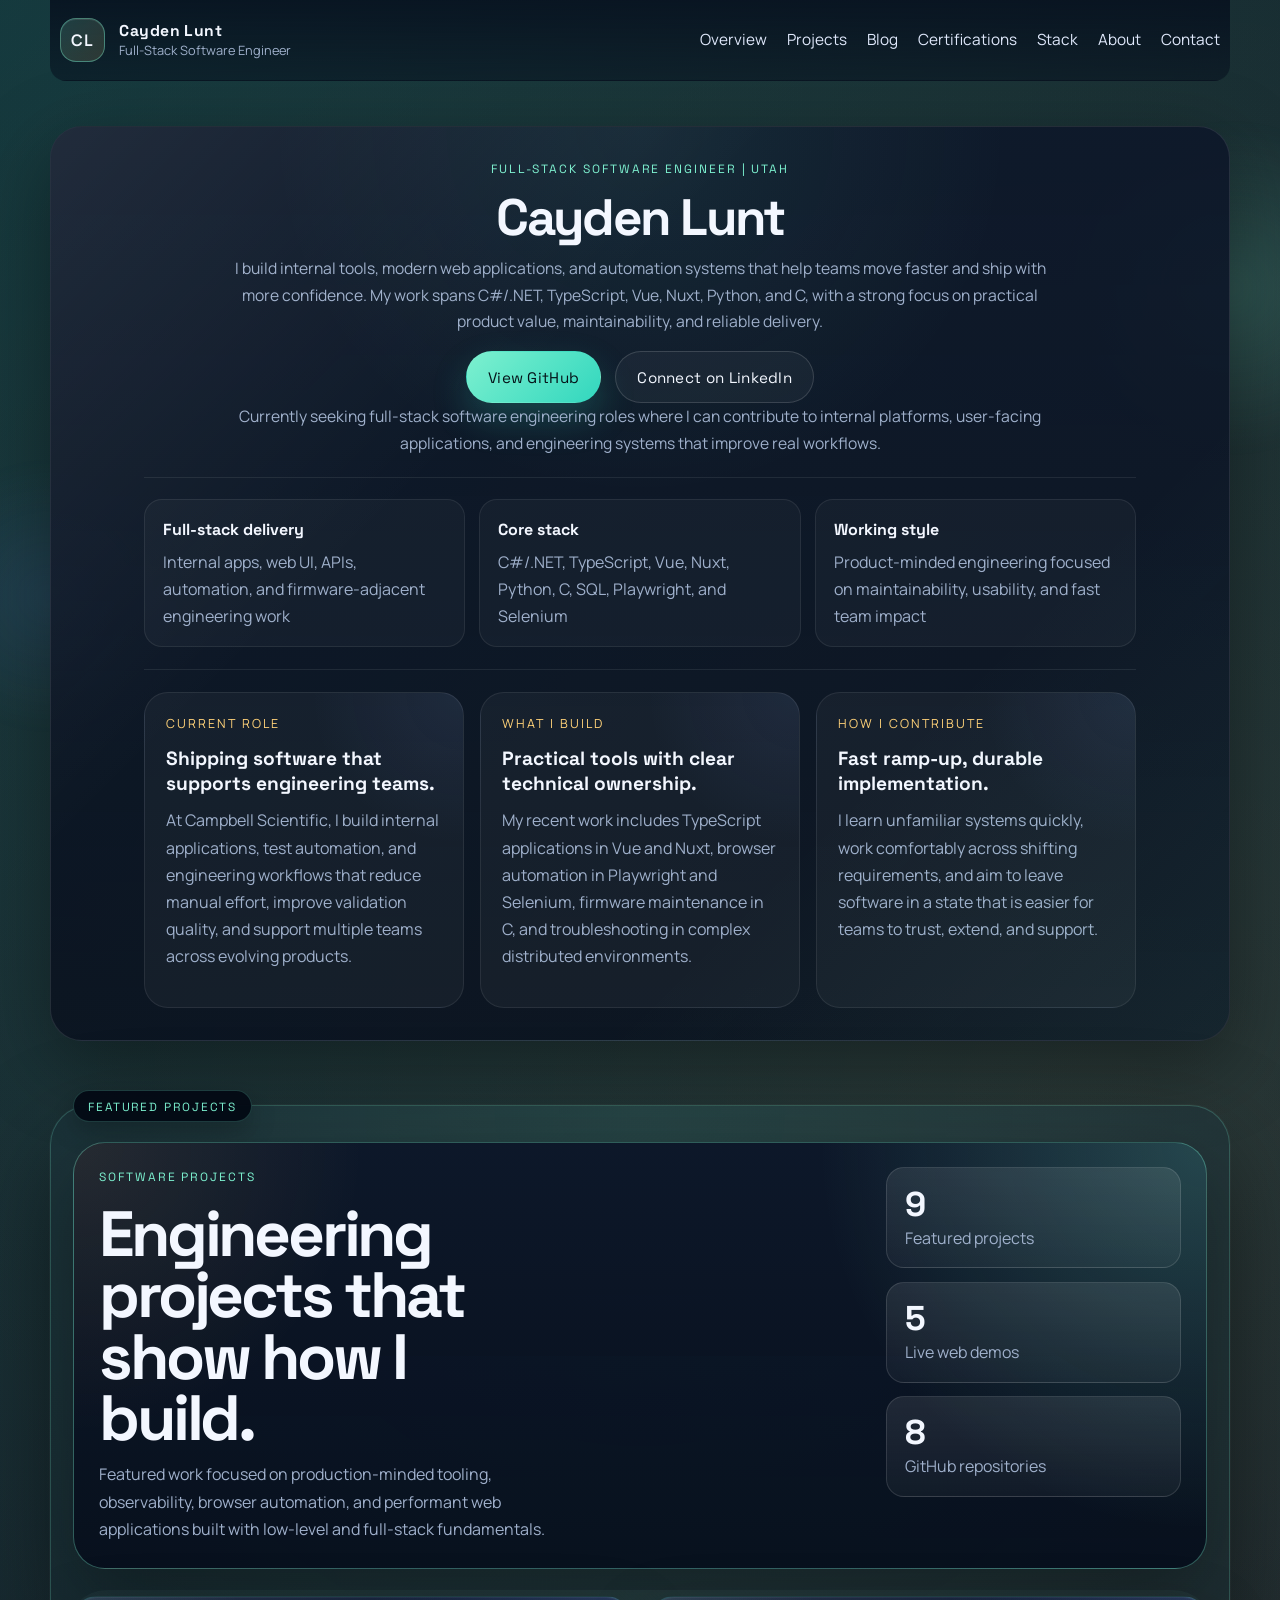
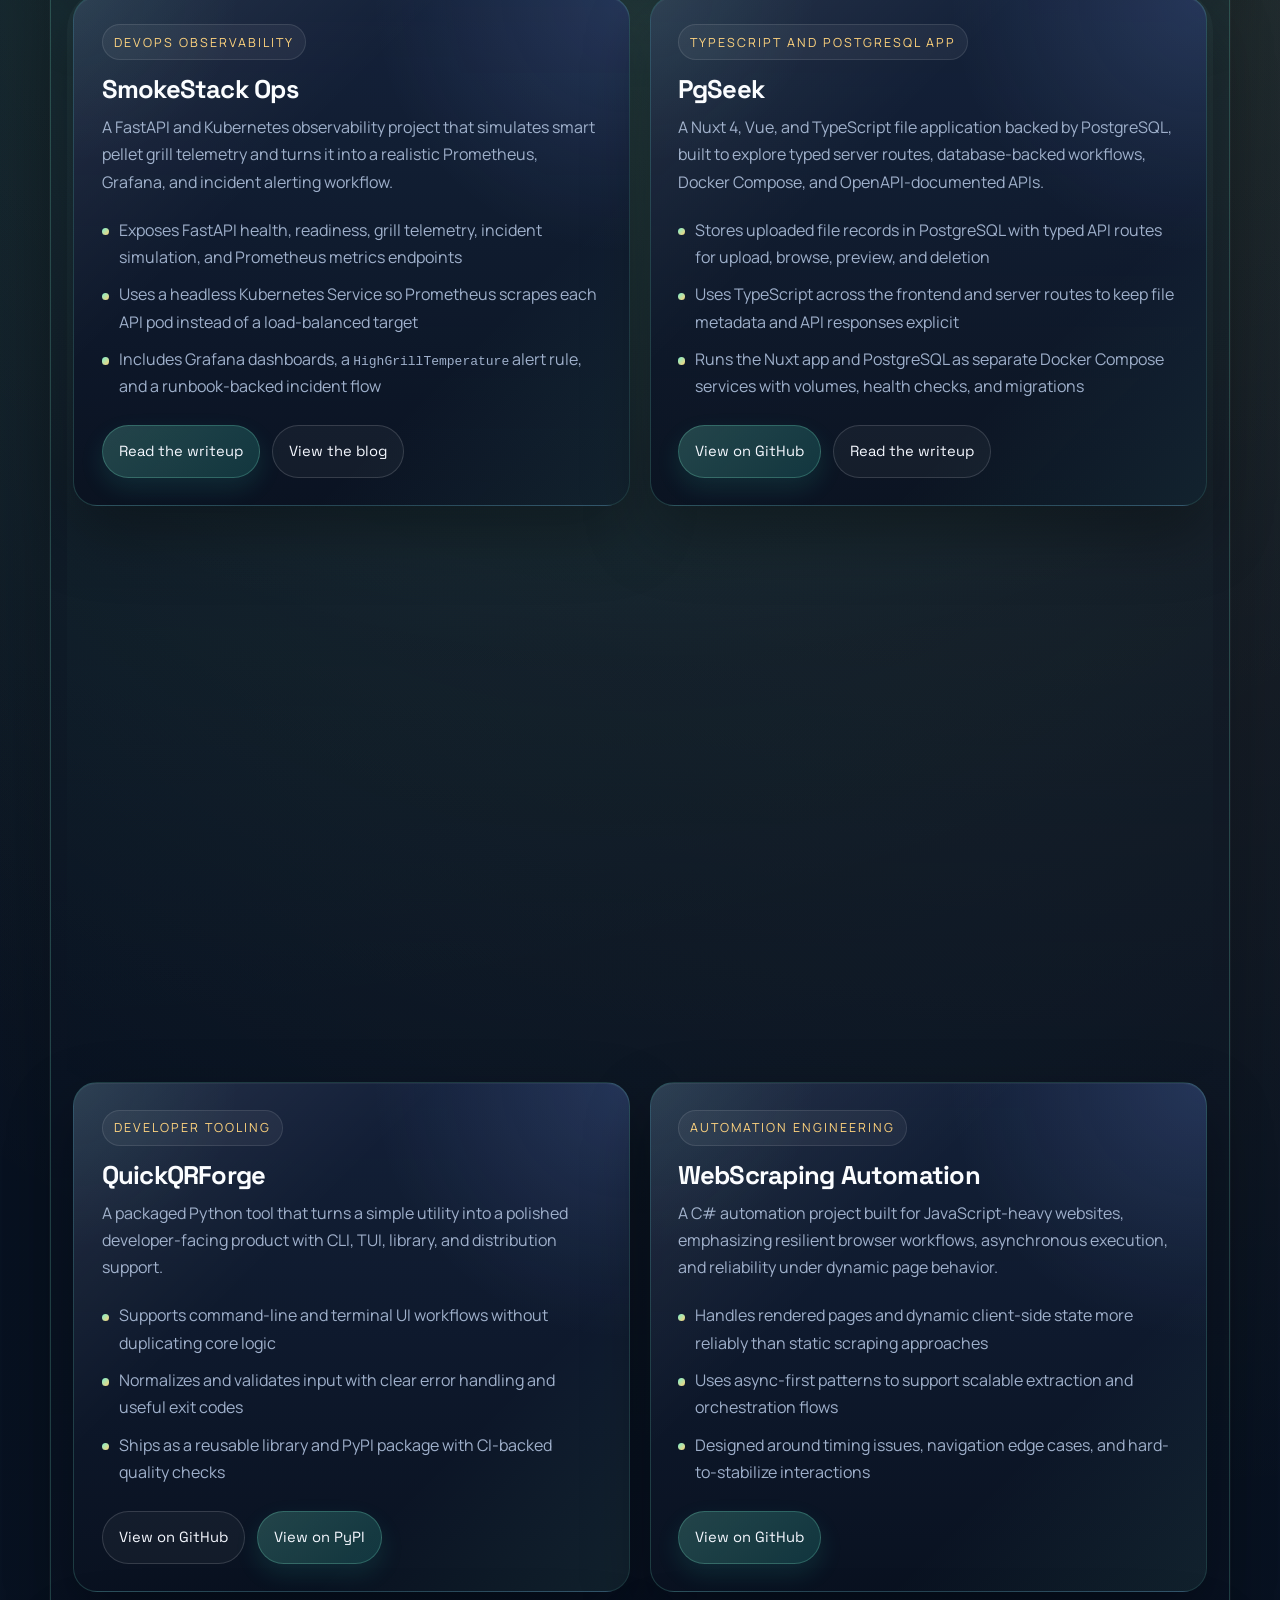
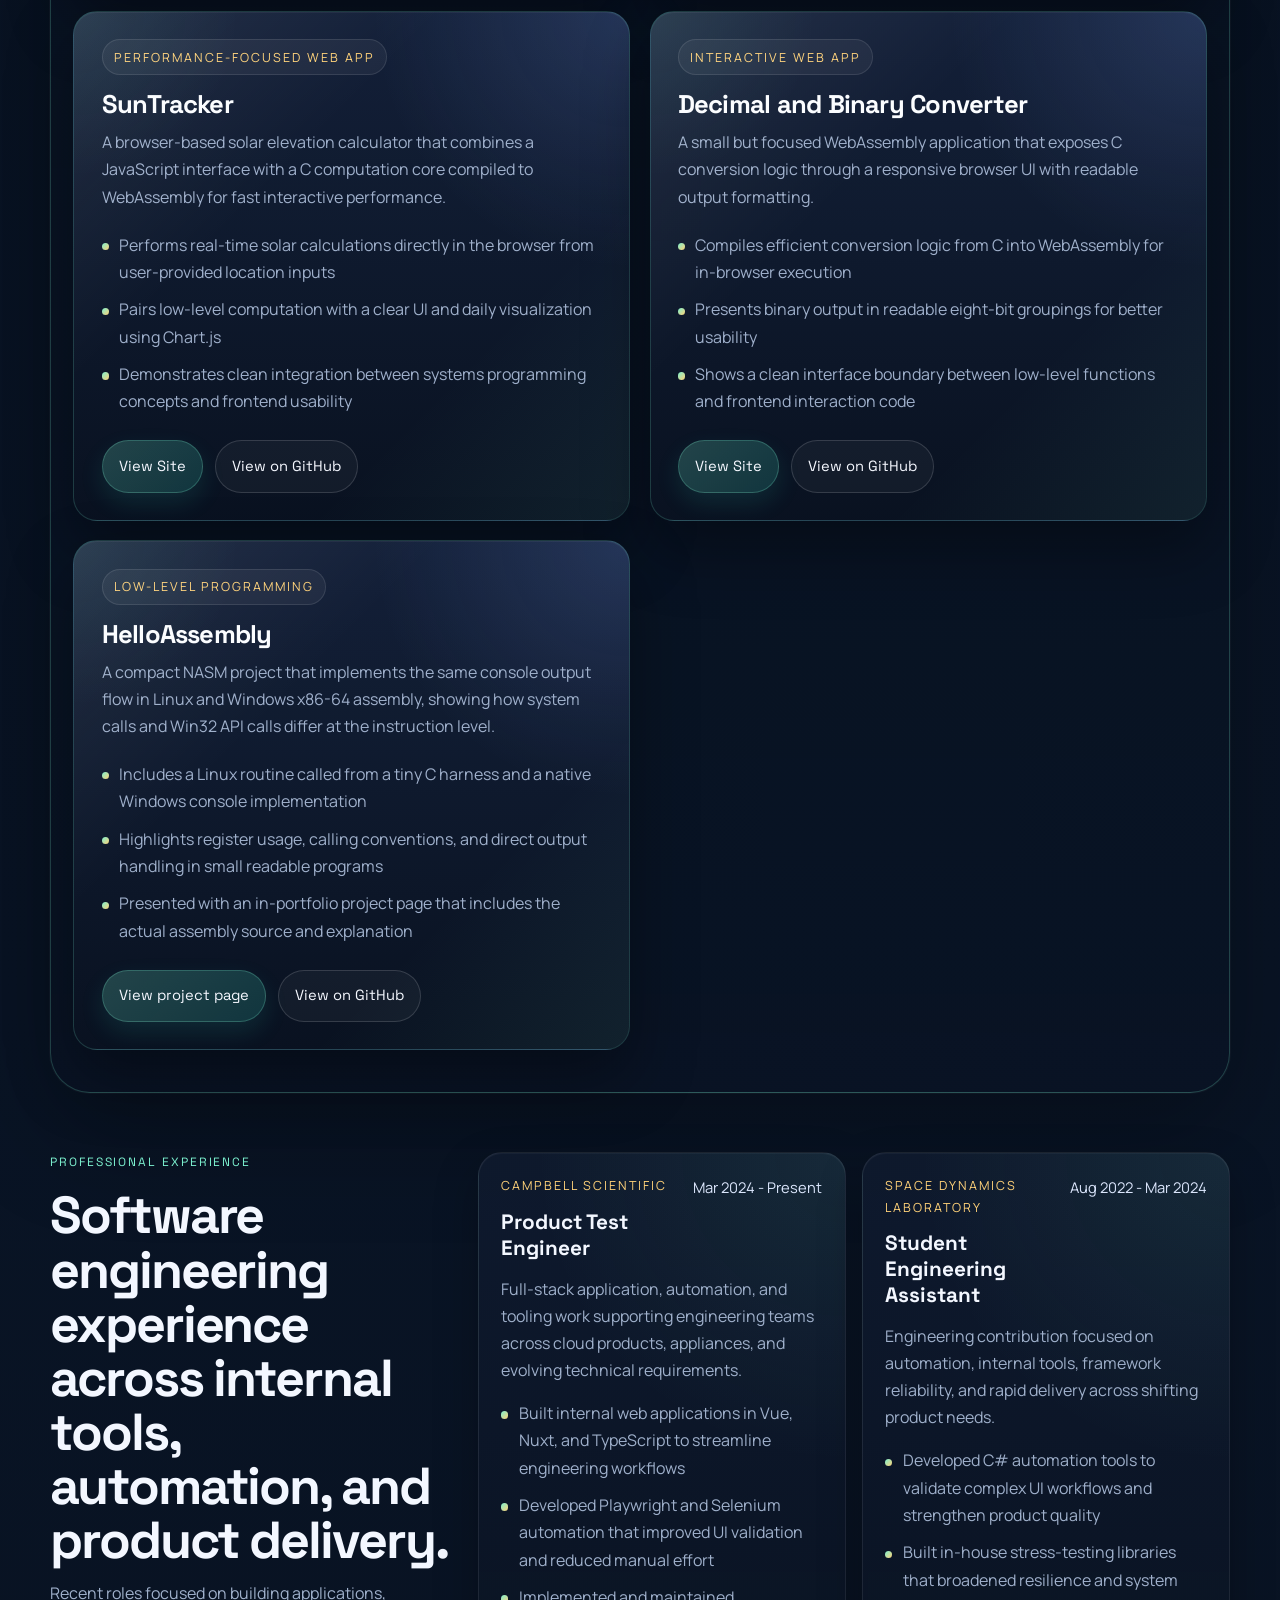
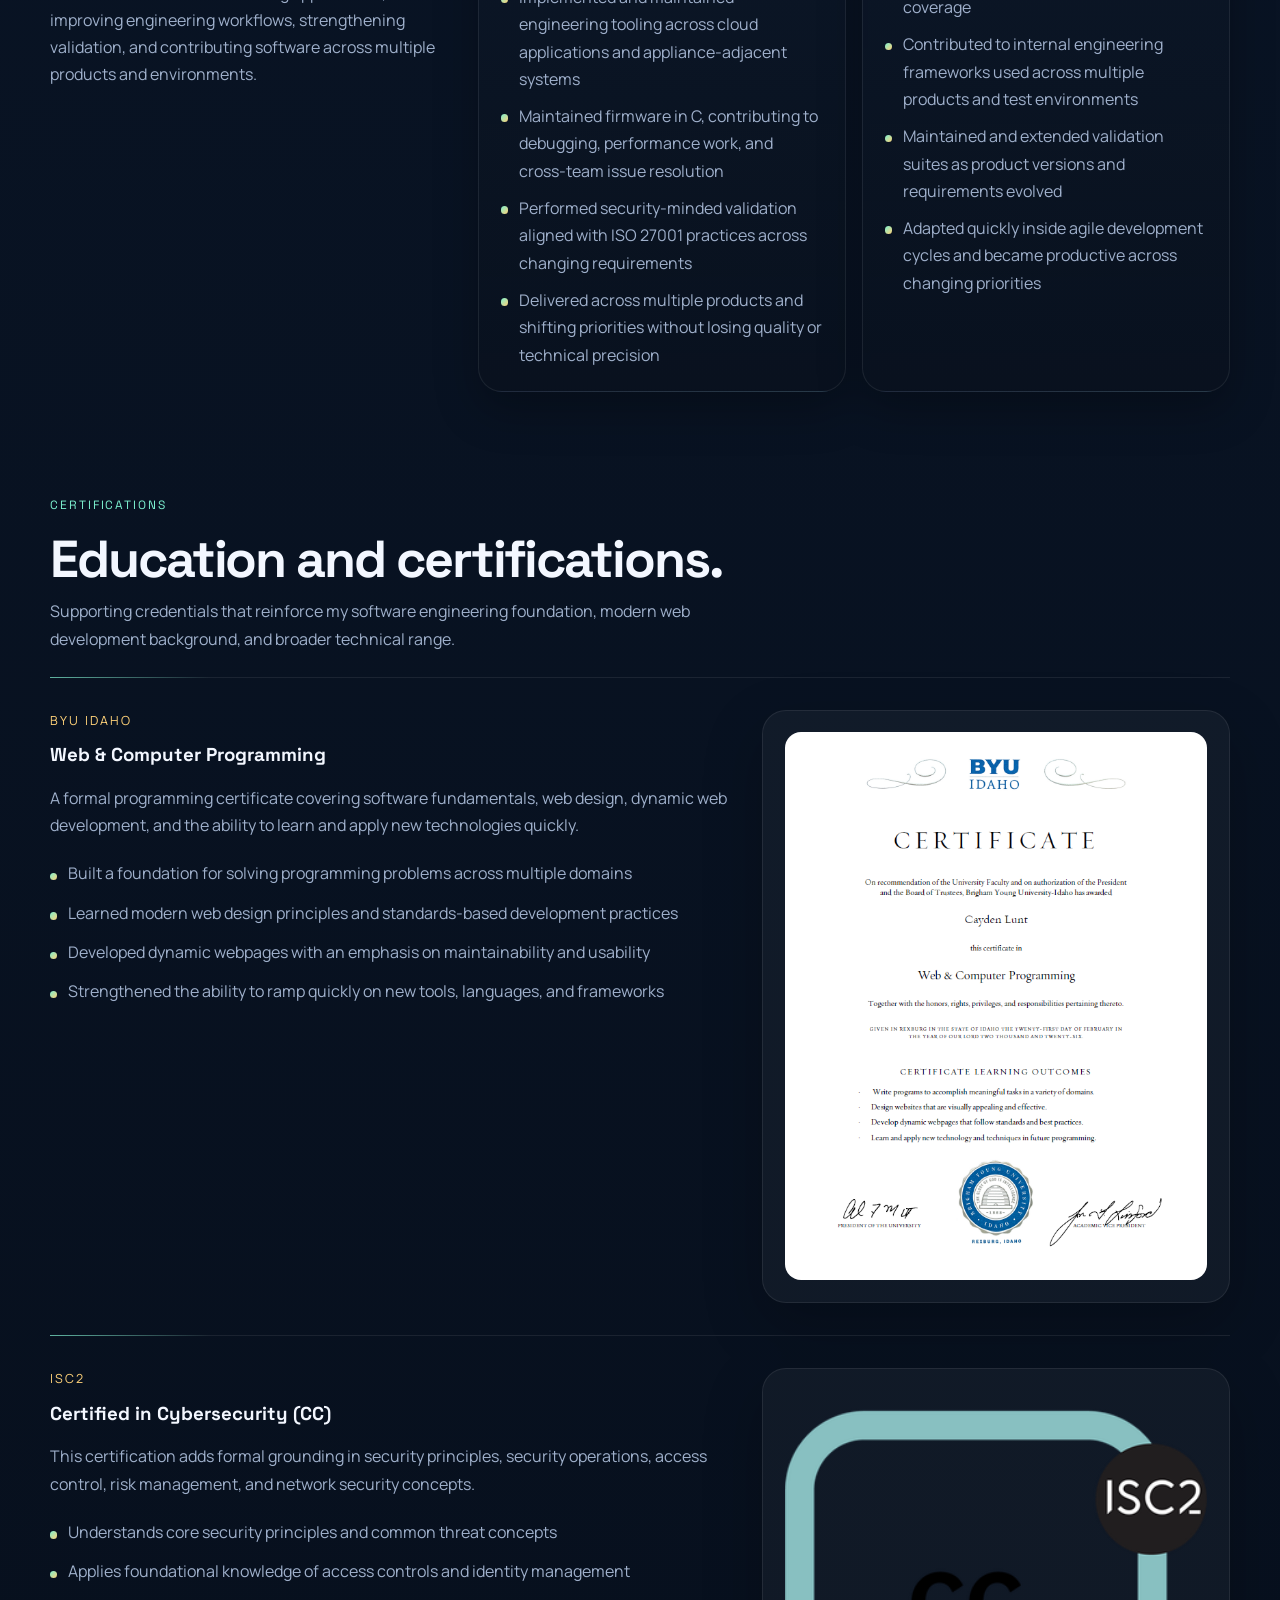
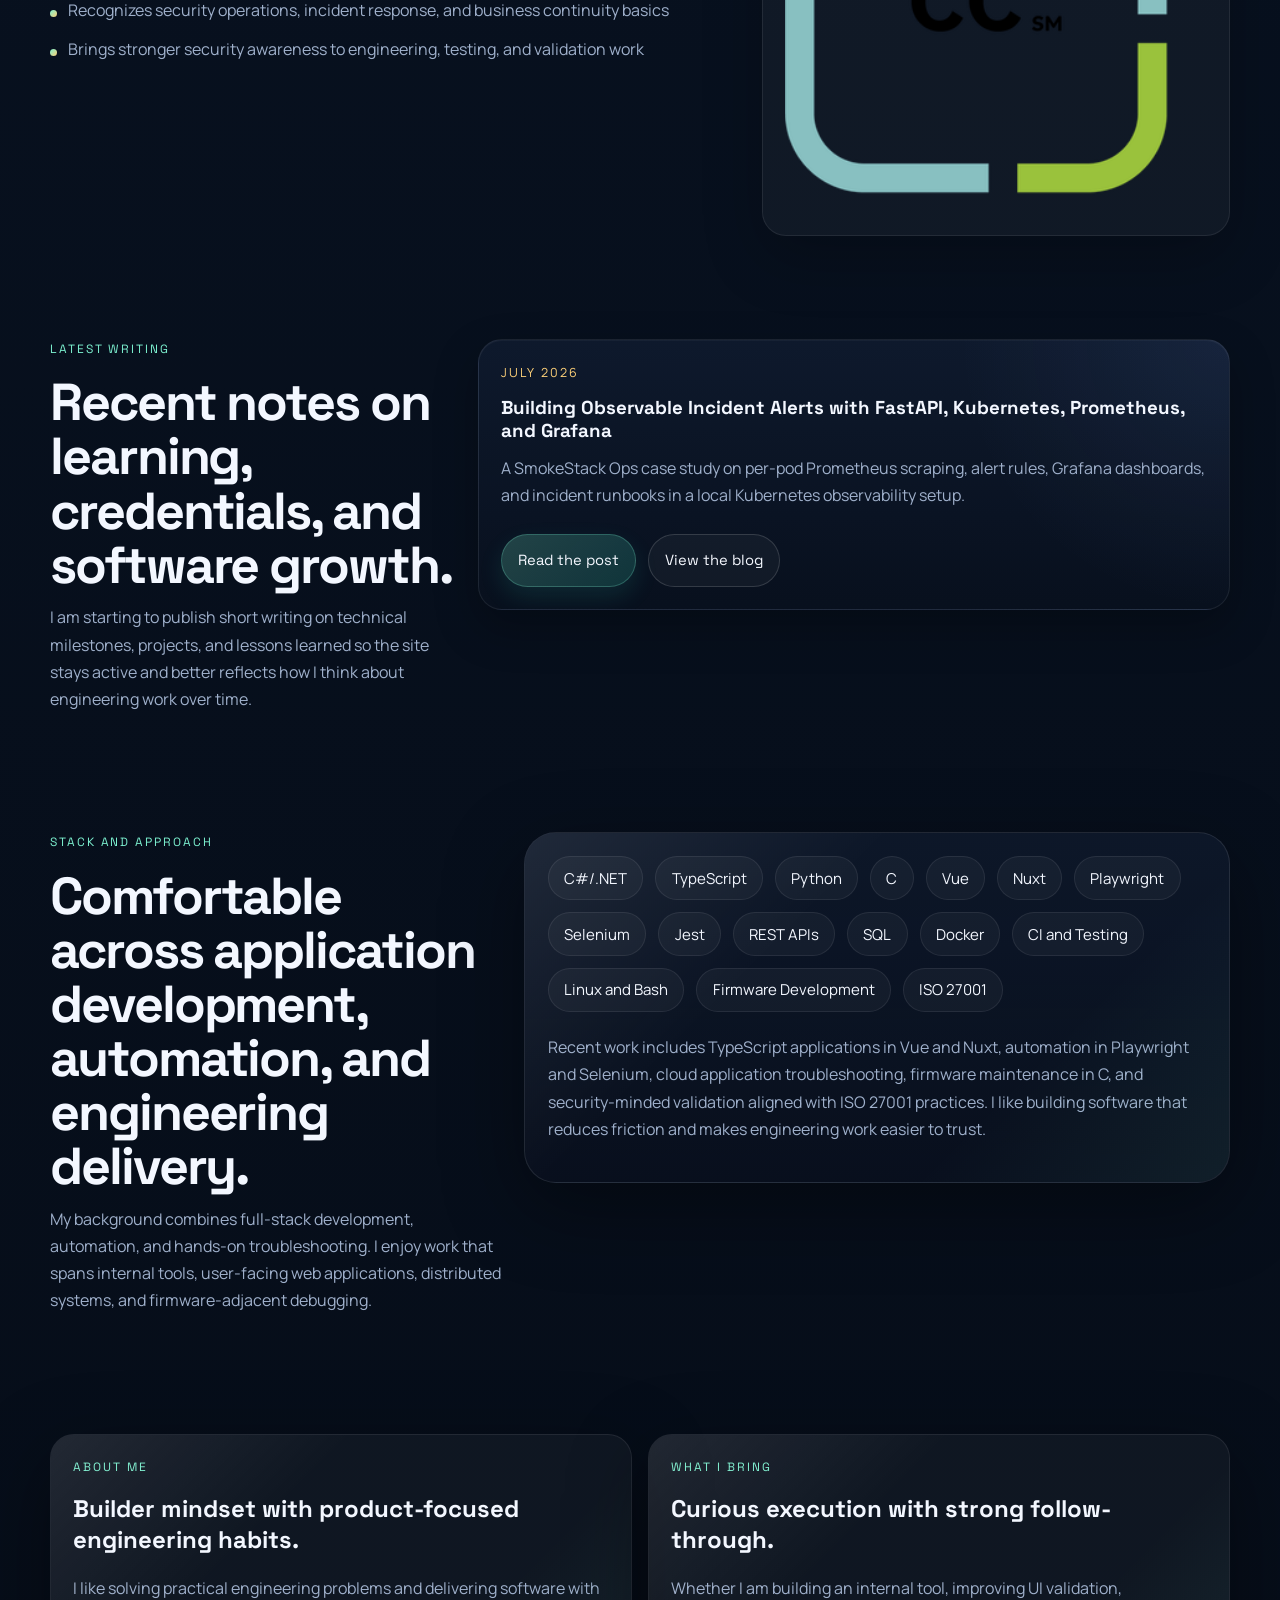
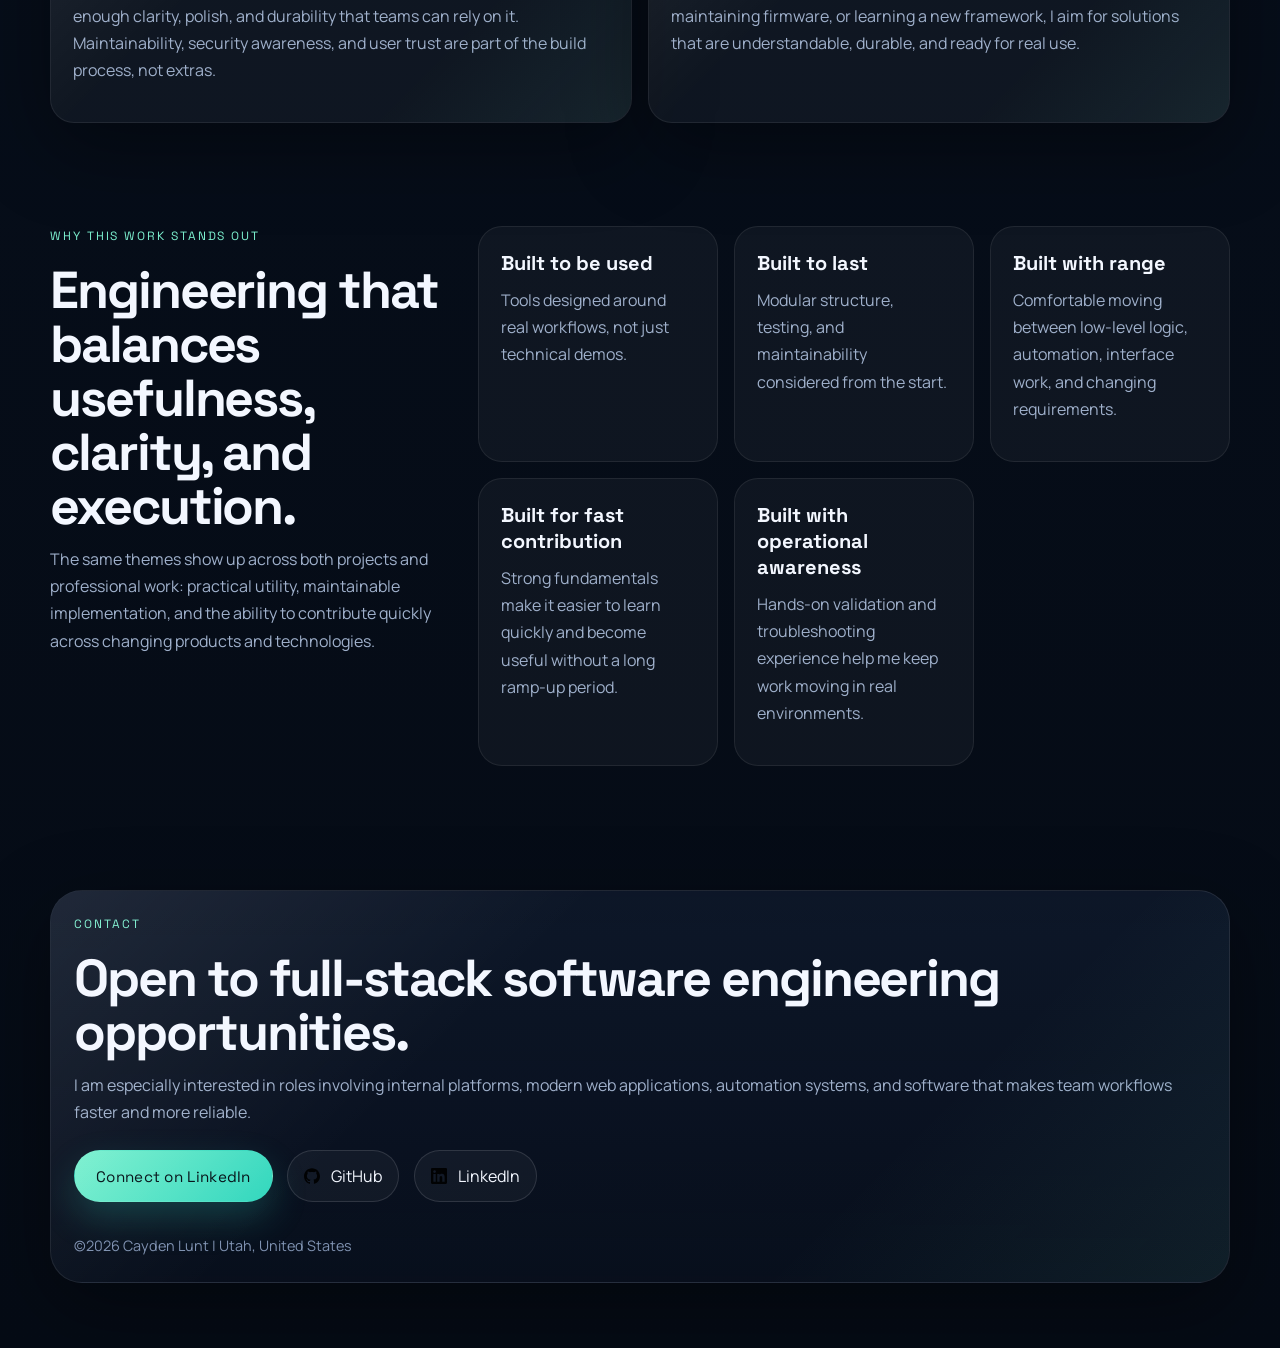
==== commit bc83bec0: "updating with new blog post and fixing merge conflicts" ====
--- a/index.html
+++ b/index.html
@@ -208,27 +208,46 @@
           <p class="eyebrow">Software Projects</p>
           <h2>Engineering projects that show how I build.</h2>
           <p>
-            Featured work focused on production-minded tooling, browser automation, and performant web applications
-            built with low-level and full-stack fundamentals.
+            Featured work focused on production-minded tooling, observability, browser automation, and performant web
+            applications built with low-level and full-stack fundamentals.
           </p>
         </div>
         <div class="projects-spotlight-stats">
           <div>
-            <strong>7</strong>
+            <strong>9</strong>
             <span>Featured projects</span>
           </div>
           <div>
-            <strong>4</strong>
+            <strong>5</strong>
             <span>Live web demos</span>
           </div>
           <div>
-            <strong>7</strong>
+            <strong>8</strong>
             <span>GitHub repositories</span>
           </div>
         </div>
       </div>
 
       <div class="project-grid project-grid-prominent">
+        <article class="project-card" data-reveal>
+          <p class="project-type">DevOps Observability</p>
+          <h3>SmokeStack Ops</h3>
+          <p>
+            A FastAPI and Kubernetes observability project that simulates smart pellet grill telemetry and turns it into
+            a realistic Prometheus, Grafana, and incident alerting workflow.
+          </p>
+          <ul>
+            <li>Exposes FastAPI health, readiness, grill telemetry, incident simulation, and Prometheus metrics endpoints</li>
+            <li>Uses a headless Kubernetes Service so Prometheus scrapes each API pod instead of a load-balanced target</li>
+            <li>Includes Grafana dashboards, a <code>HighGrillTemperature</code> alert rule, and a runbook-backed incident flow</li>
+          </ul>
+          <p class="project-links">
+            <a class="project-link-button project-link-button-accent"
+              href="blog/building-observable-incident-alerts-fastapi-kubernetes-prometheus-grafana.html">Read the writeup</a>
+            <a class="project-link-button" href="blog/">View the blog</a>
+          </p>
+        </article>
+
         <article class="project-card" data-reveal>
           <p class="project-type">TypeScript and PostgreSQL App</p>
           <h3>PgSeek</h3>
@@ -245,6 +264,26 @@
             <a class="project-link-button project-link-button-accent" href="https://github.com/Hibob555556/PgSeek"
               target="_blank" rel="noopener">View on GitHub</a>
             <a class="project-link-button" href="blog/learning-search-systems-with-pgsearch.html">Read the writeup</a>
+          </p>
+        </article>
+
+        <article class="project-card" data-reveal>
+          <p class="project-type">Rust Browser Automation</p>
+          <h3>ArkenDriver</h3>
+          <p>
+            A from-scratch Rust WebDriver client built to explore browser automation below the Selenium layer, with
+            direct protocol communication, typed APIs, async HTTP, and driver setup concerns.
+          </p>
+          <ul>
+            <li>Talks directly to the W3C WebDriver protocol for sessions, navigation, element lookup, clicks, and typing</li>
+            <li>Separates session state, element behavior, configuration, ChromeDriver setup, and protocol testing</li>
+            <li>Uses fast protocol-level tests to validate request payloads and mocked WebDriver responses</li>
+          </ul>
+          <p class="project-links">
+            <a class="project-link-button project-link-button-accent" href="projects/arkendriver-demo.html">View demo</a>
+            <a class="project-link-button" href="https://github.com/Hibob555556/ArkenDriver"
+              target="_blank" rel="noopener">View on GitHub</a>
+            <a class="project-link-button" href="blog/building-arkendriver-lessons-learned.html">Read the writeup</a>
           </p>
         </article>
 
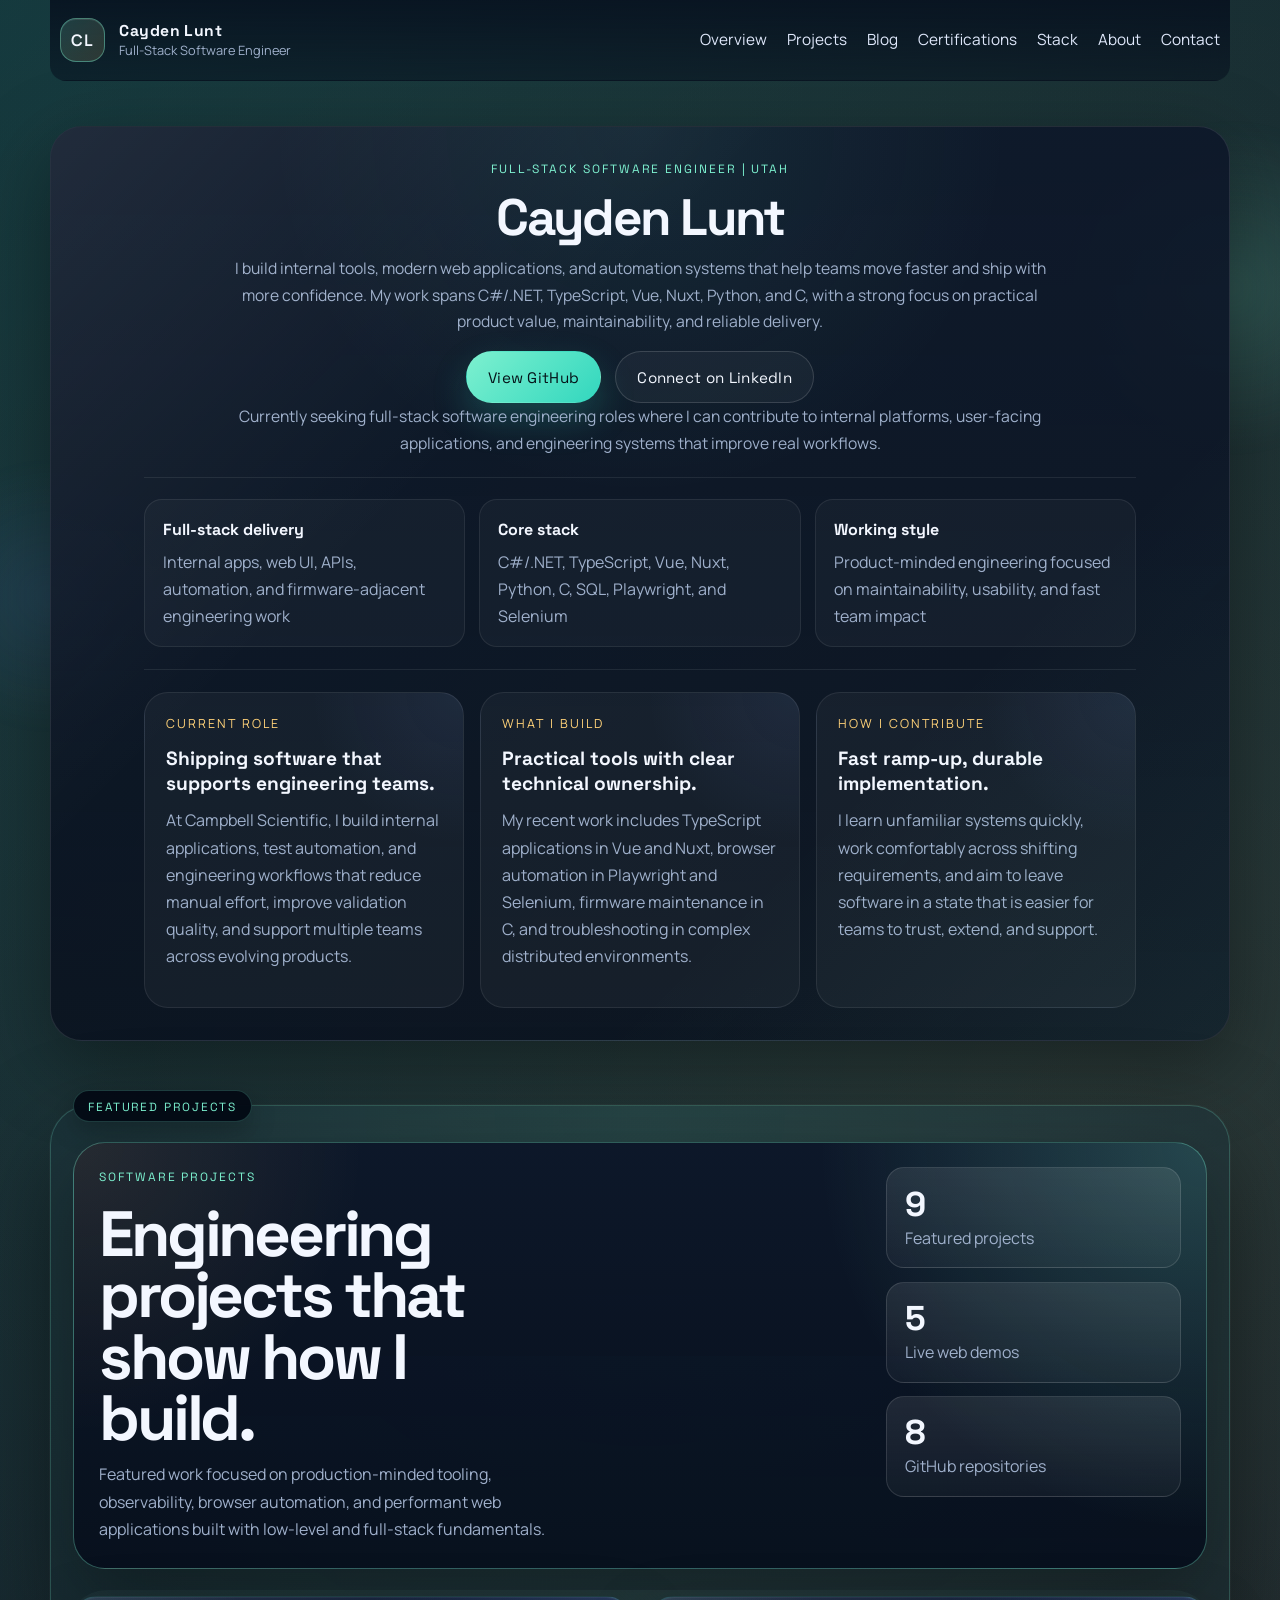
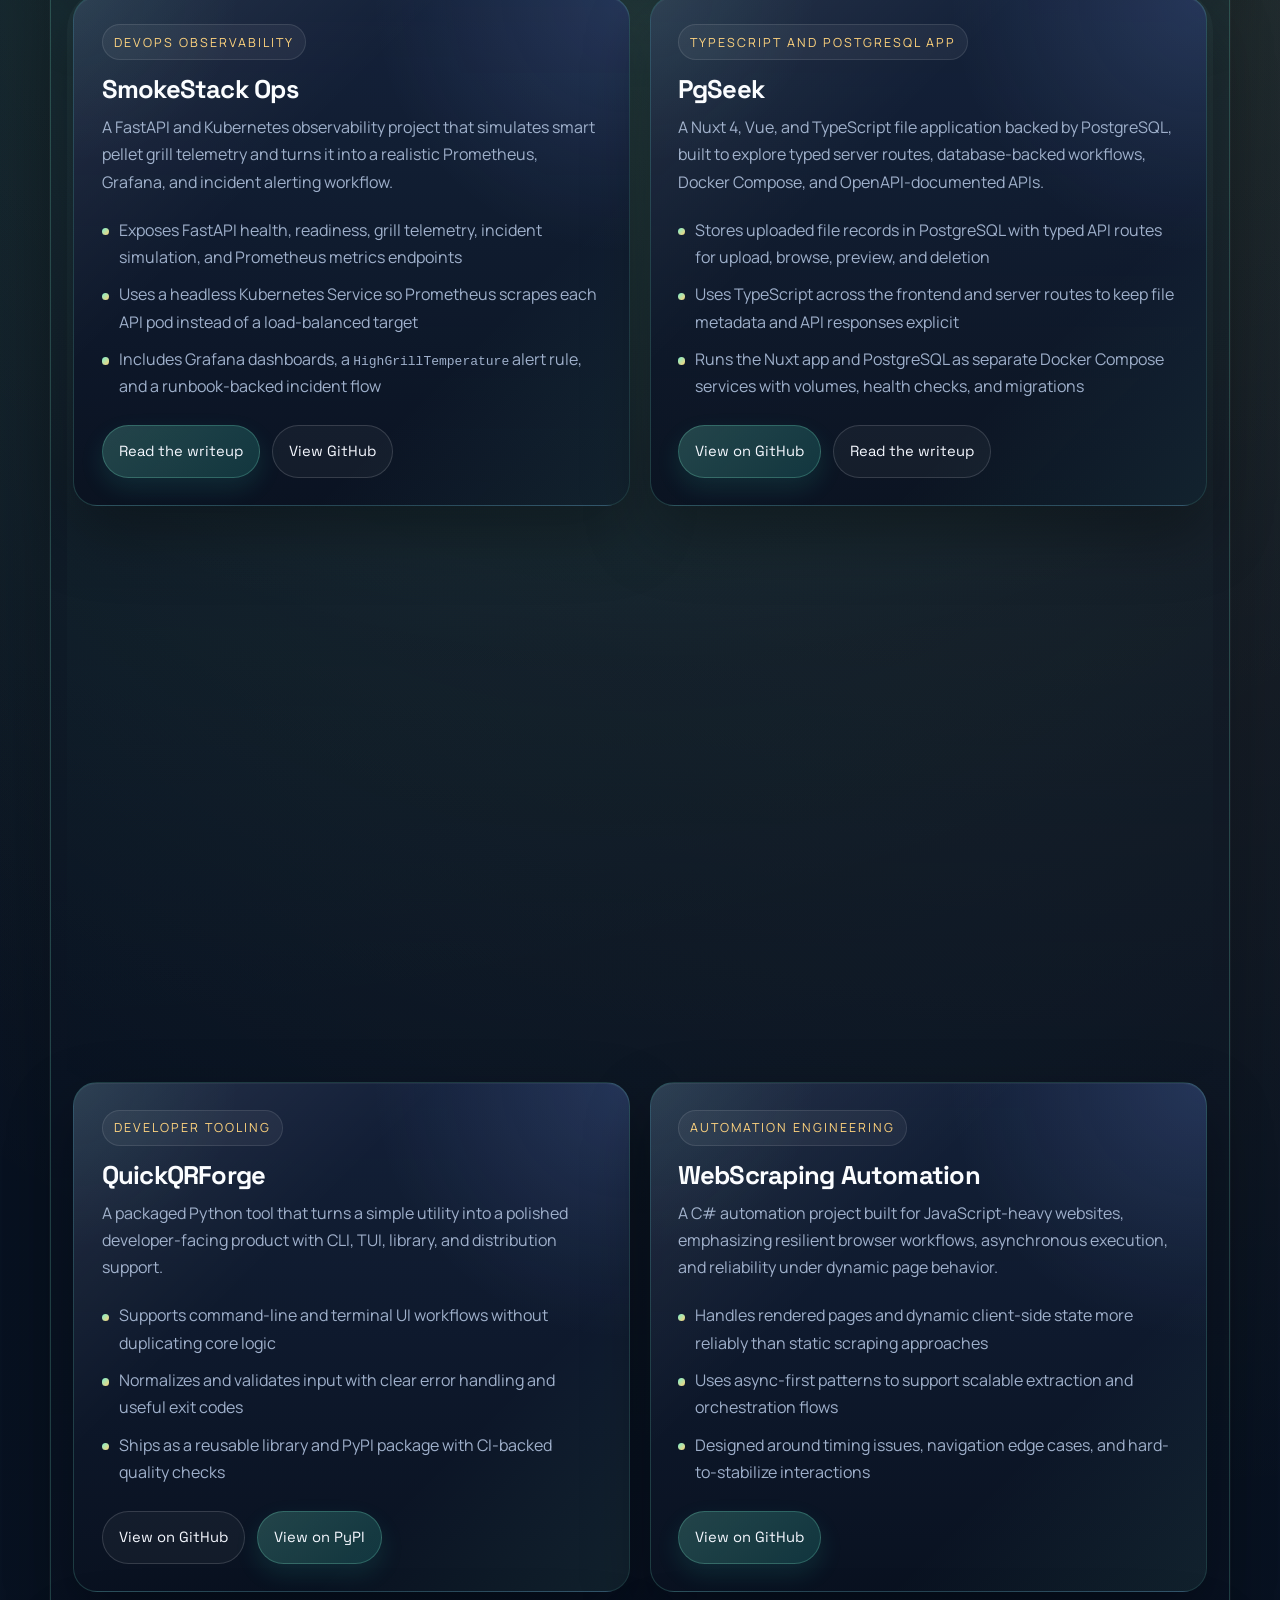
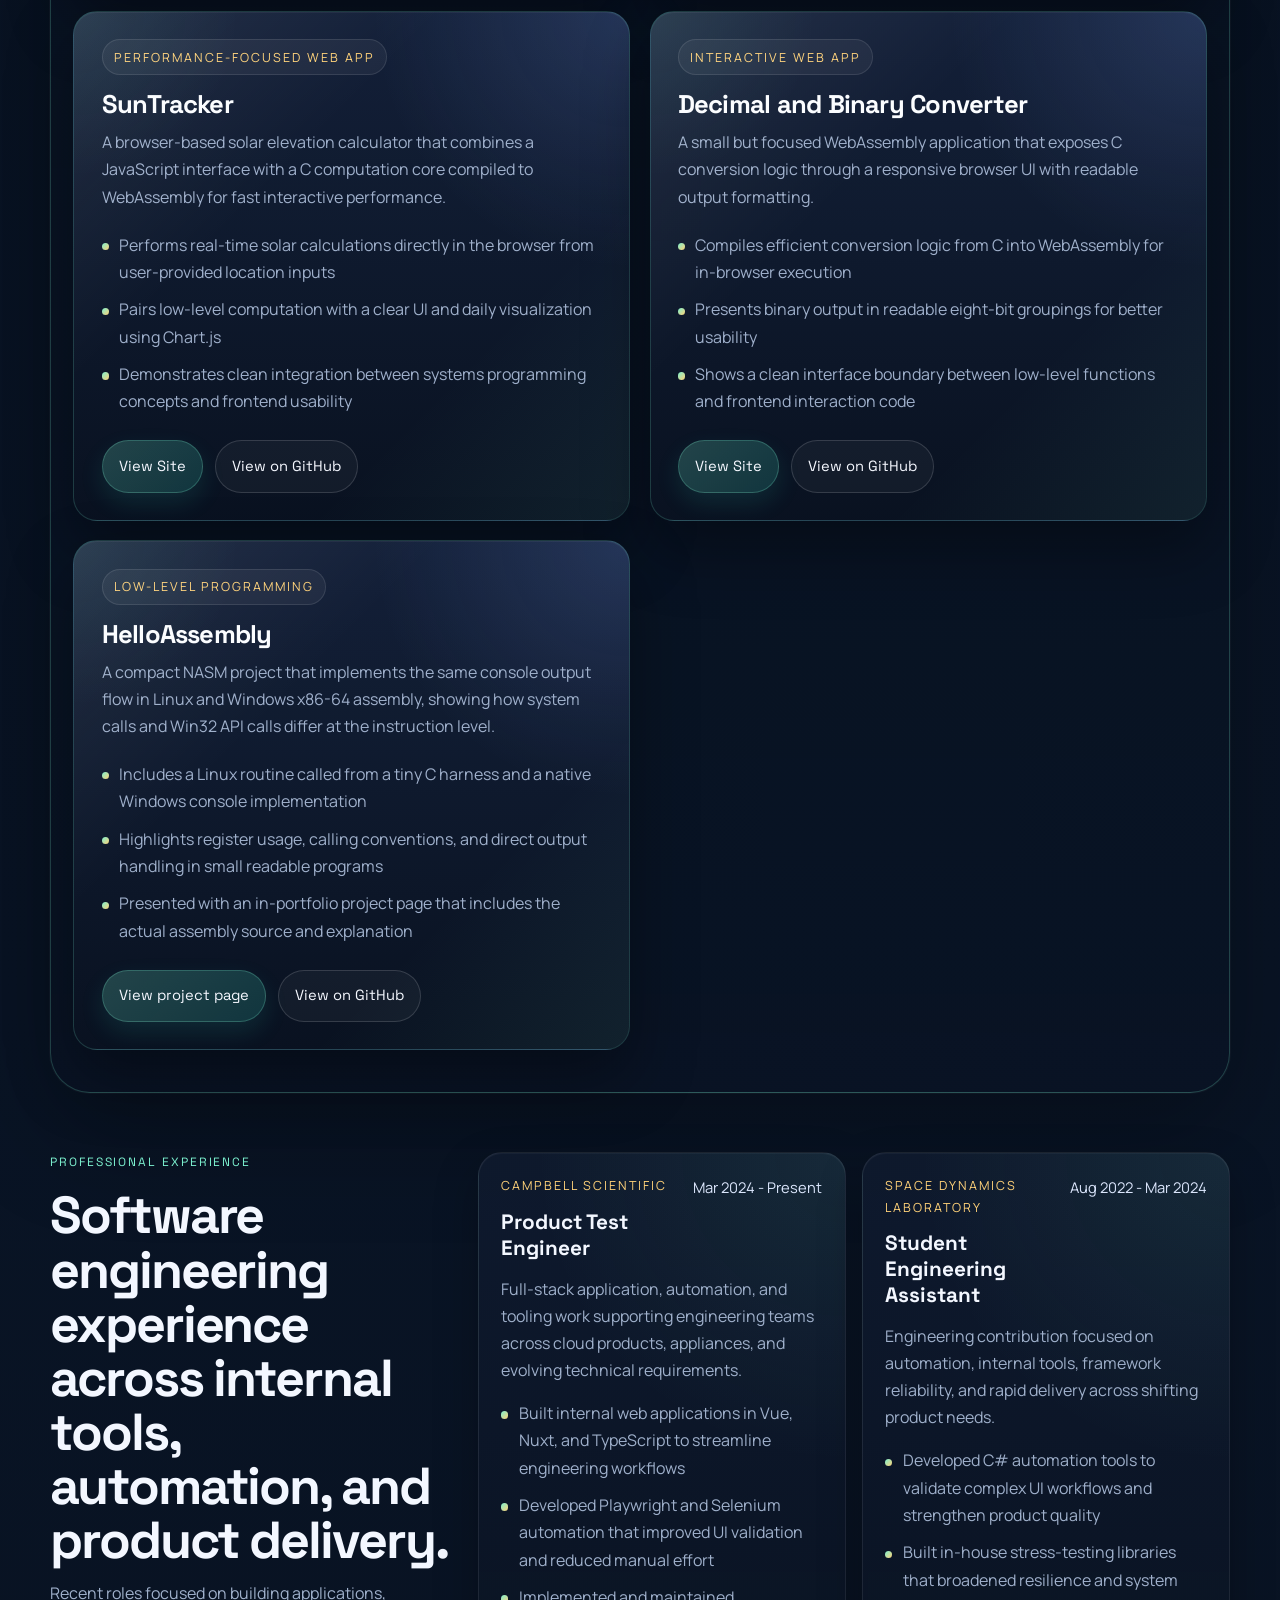
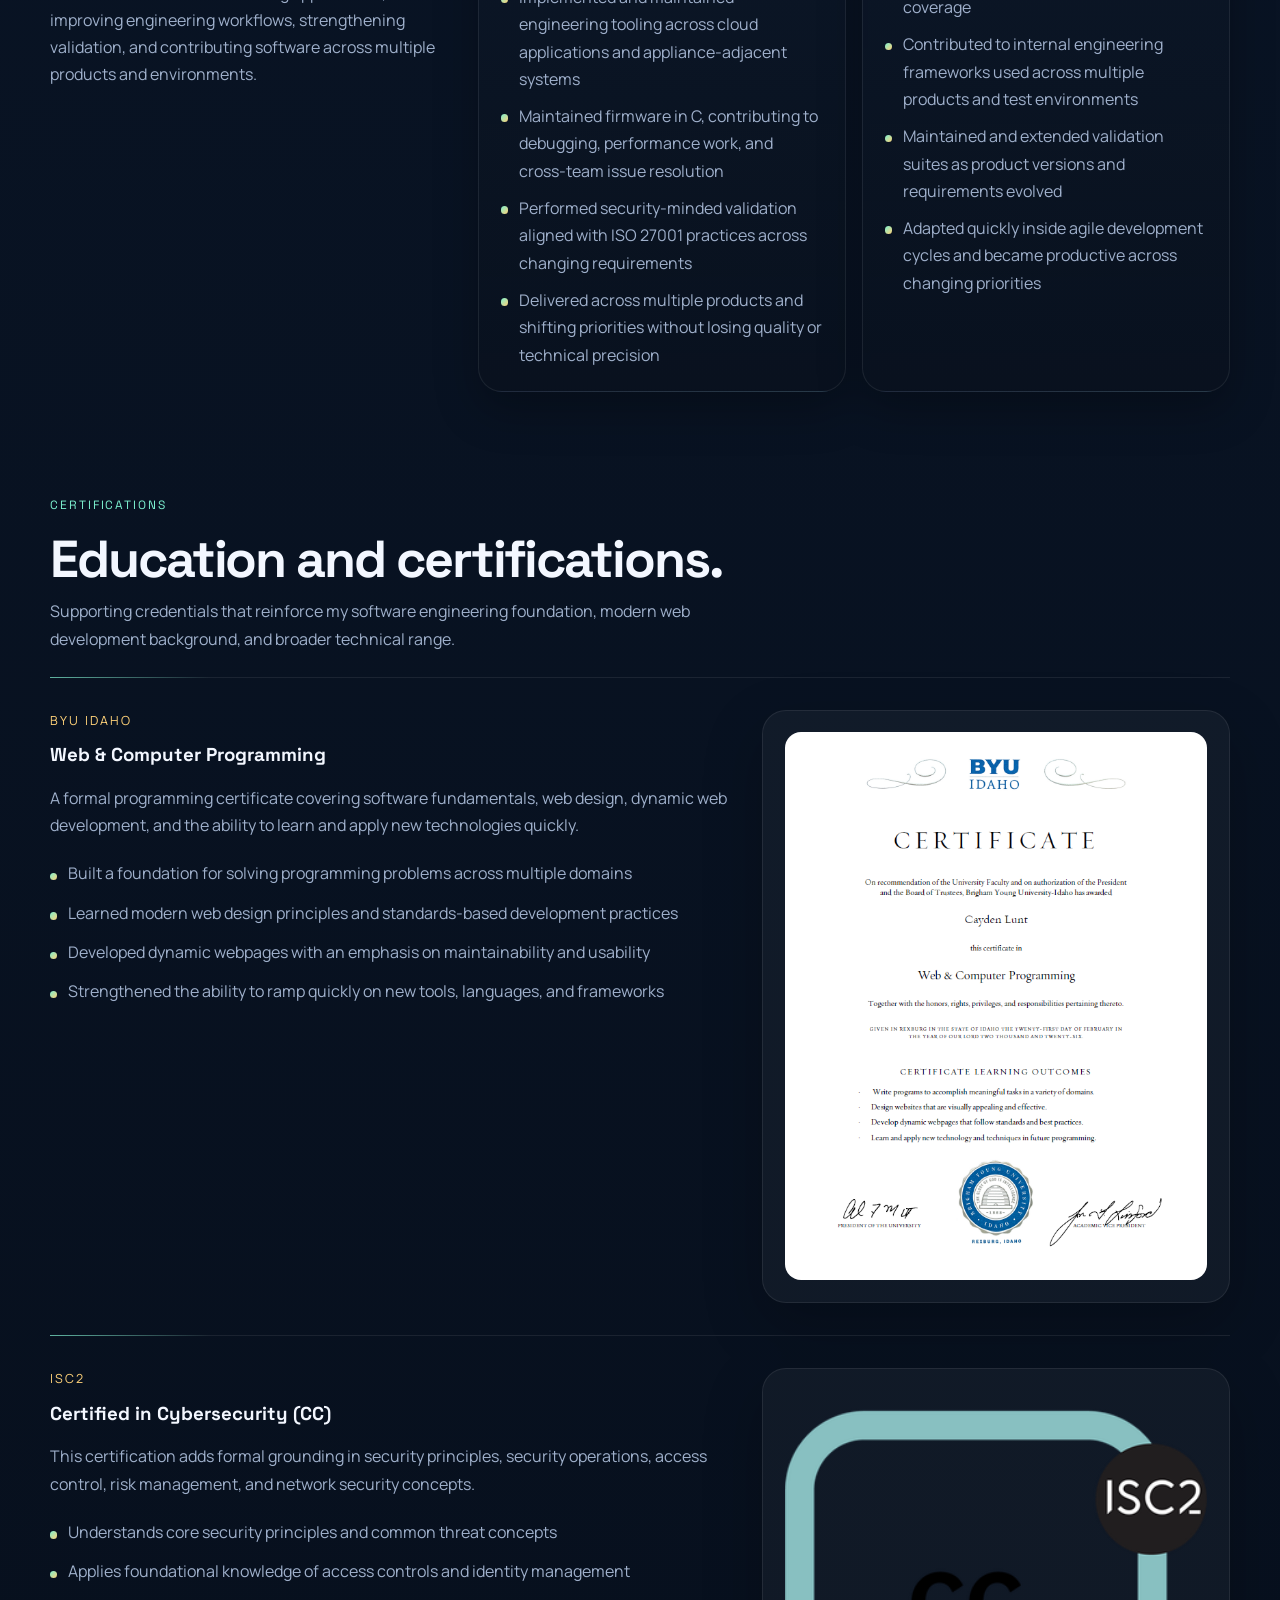
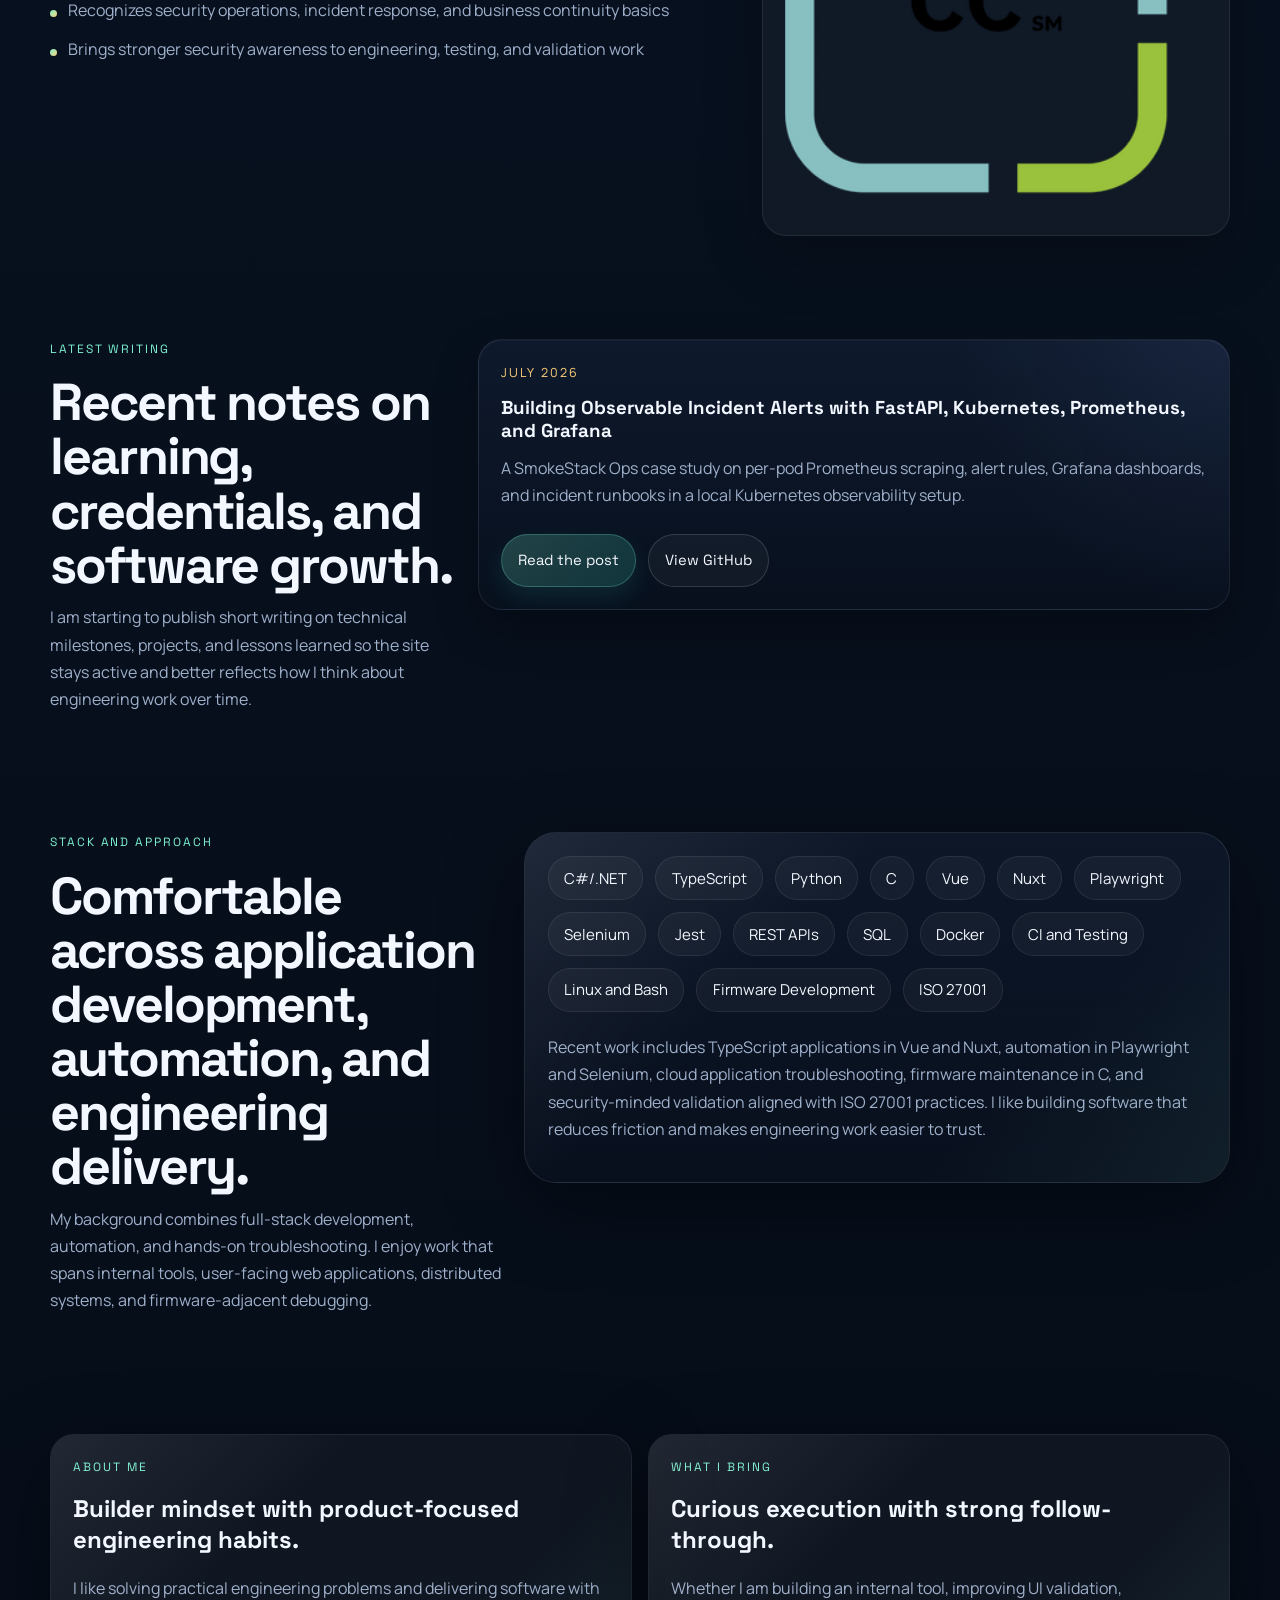
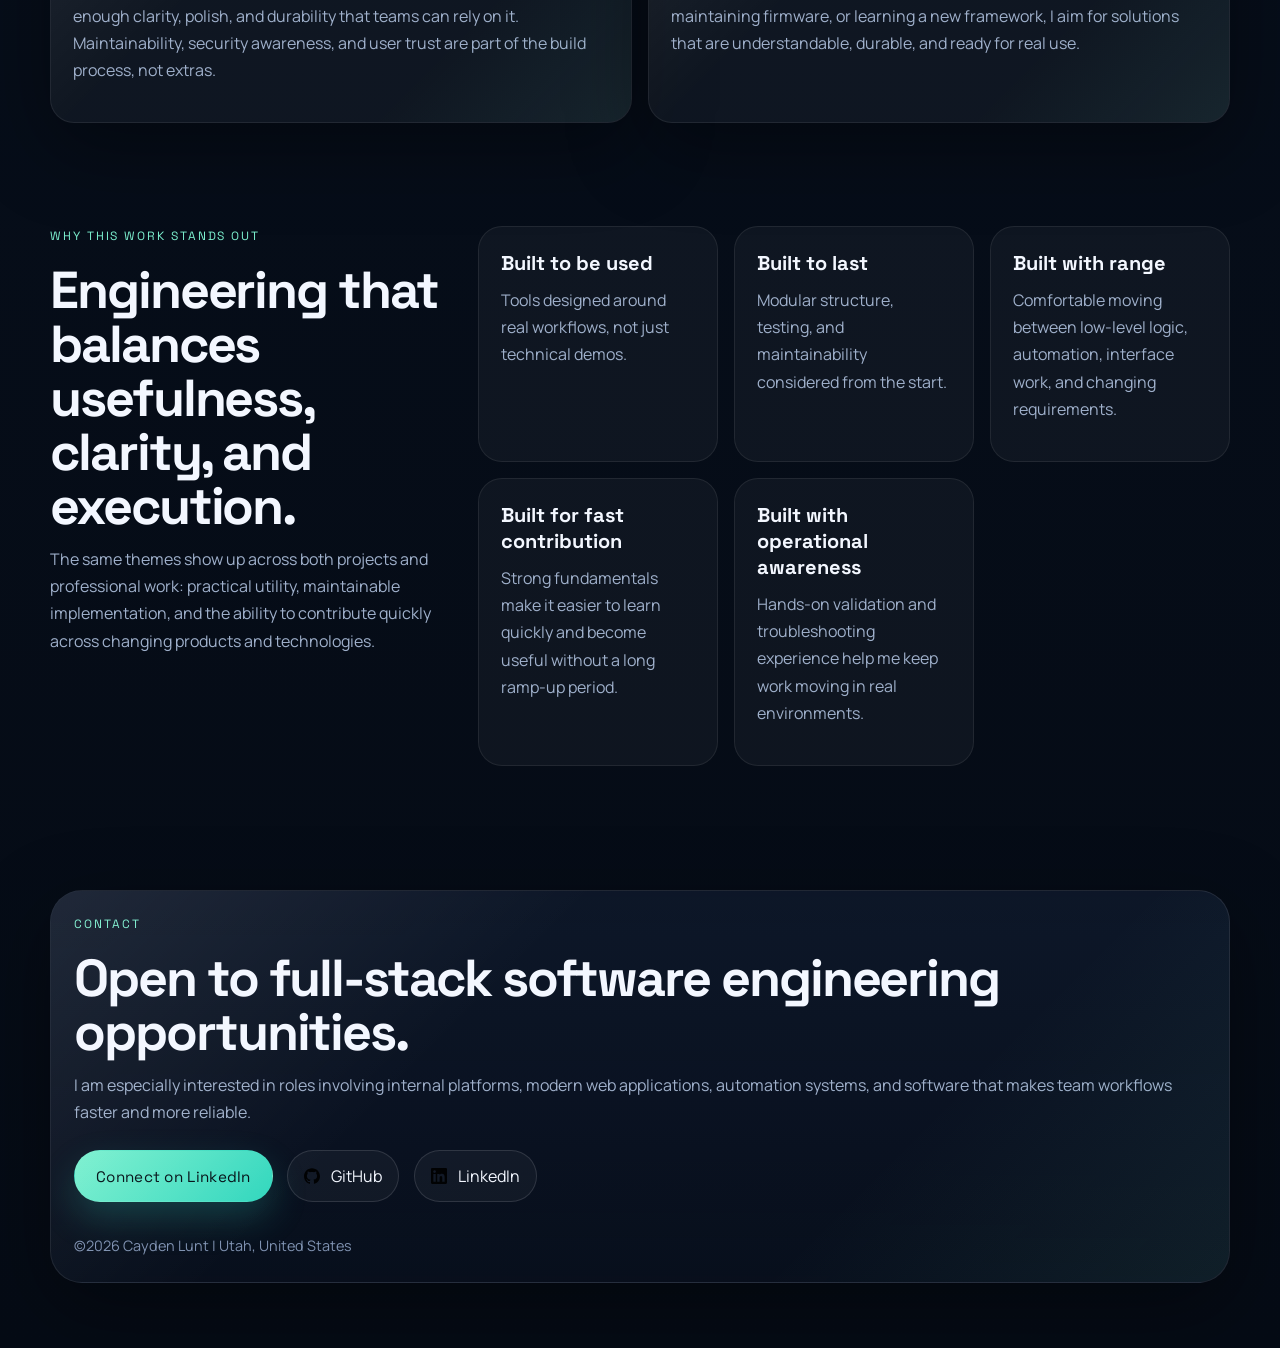
==== commit 2cca82c3: "added smokestack github link" ====
--- a/index.html
+++ b/index.html
@@ -244,7 +244,8 @@
           <p class="project-links">
             <a class="project-link-button project-link-button-accent"
               href="blog/building-observable-incident-alerts-fastapi-kubernetes-prometheus-grafana.html">Read the writeup</a>
-            <a class="project-link-button" href="blog/">View the blog</a>
+            <a class="project-link-button" href="https://github.com/Hibob555556/SmokeStack-Ops" target="_blank"
+              rel="noopener">View GitHub</a>
           </p>
         </article>
 
@@ -538,7 +539,8 @@
             <p class="project-links">
               <a class="project-link-button project-link-button-accent"
                 href="blog/building-observable-incident-alerts-fastapi-kubernetes-prometheus-grafana.html">Read the post</a>
-              <a class="project-link-button" href="blog/">View the blog</a>
+              <a class="project-link-button" href="https://github.com/Hibob555556/SmokeStack-Ops" target="_blank"
+                rel="noopener">View GitHub</a>
             </p>
           </article>
         </div>
